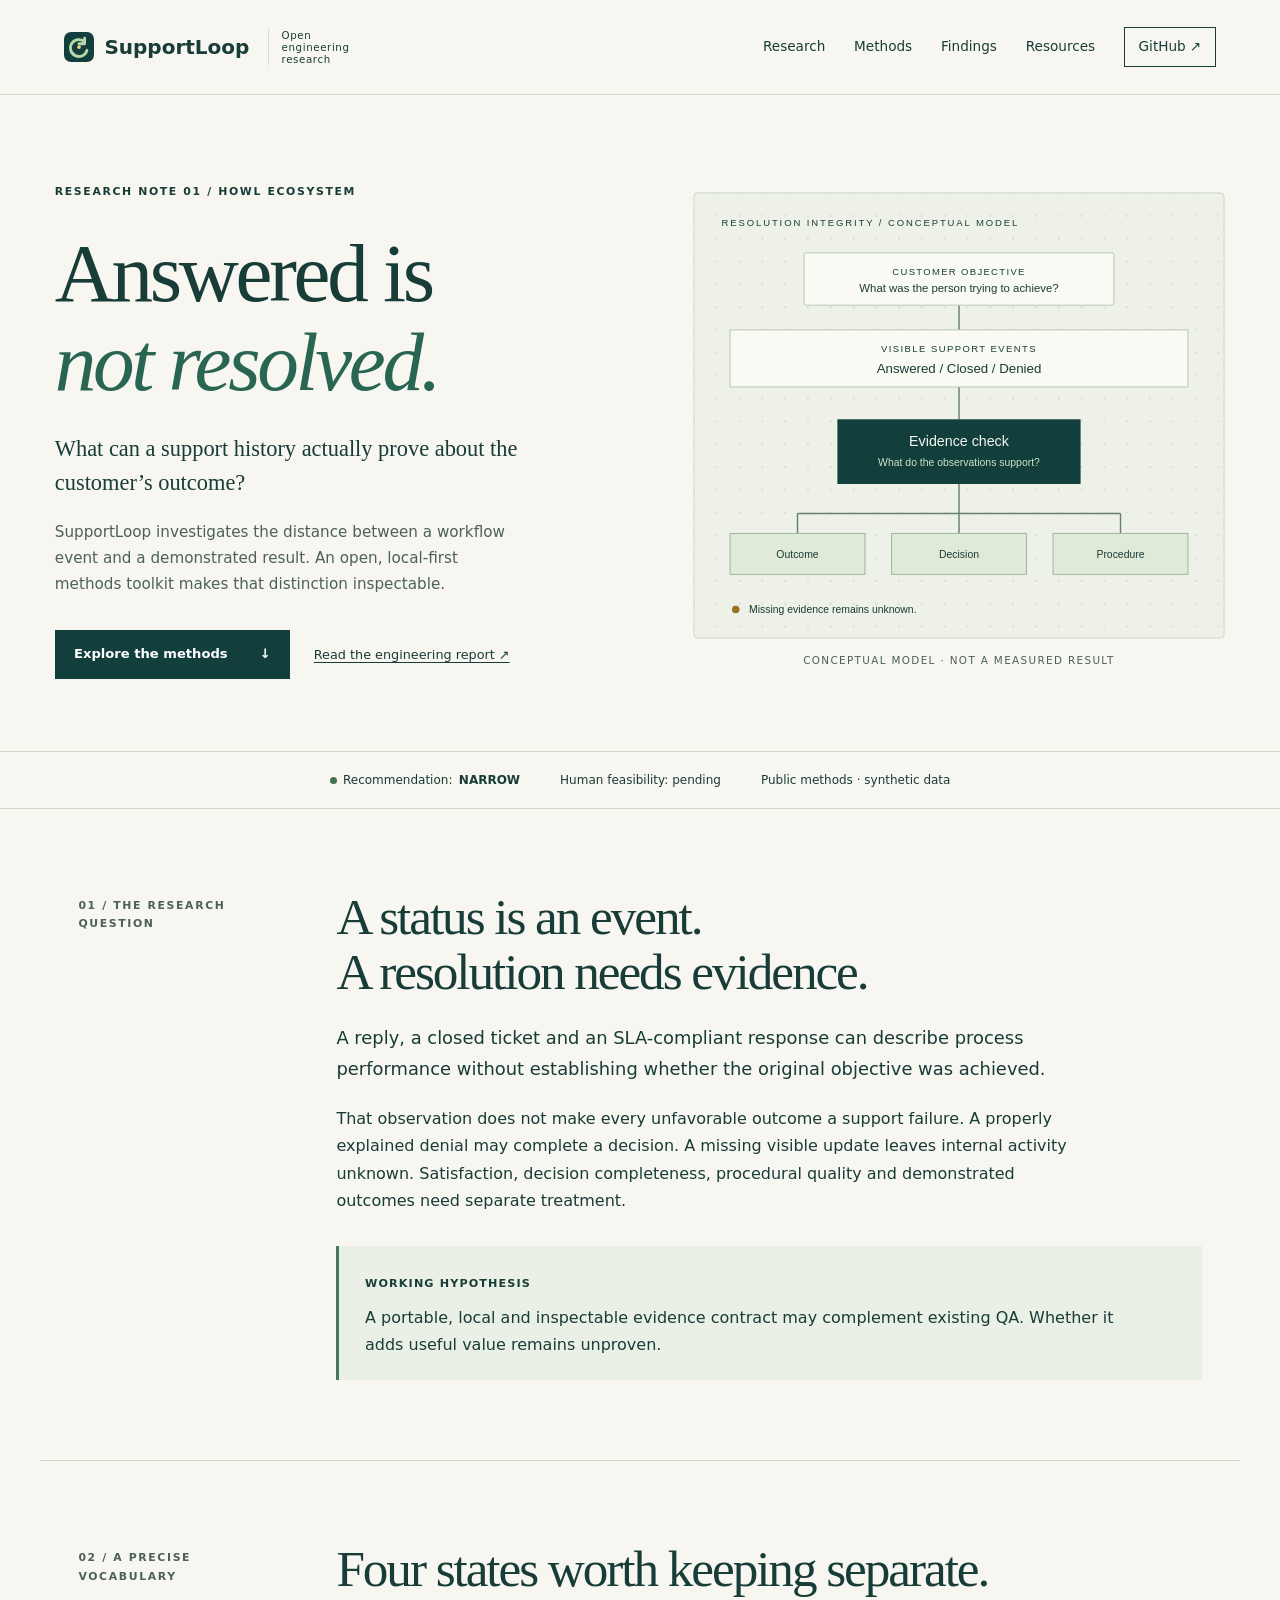
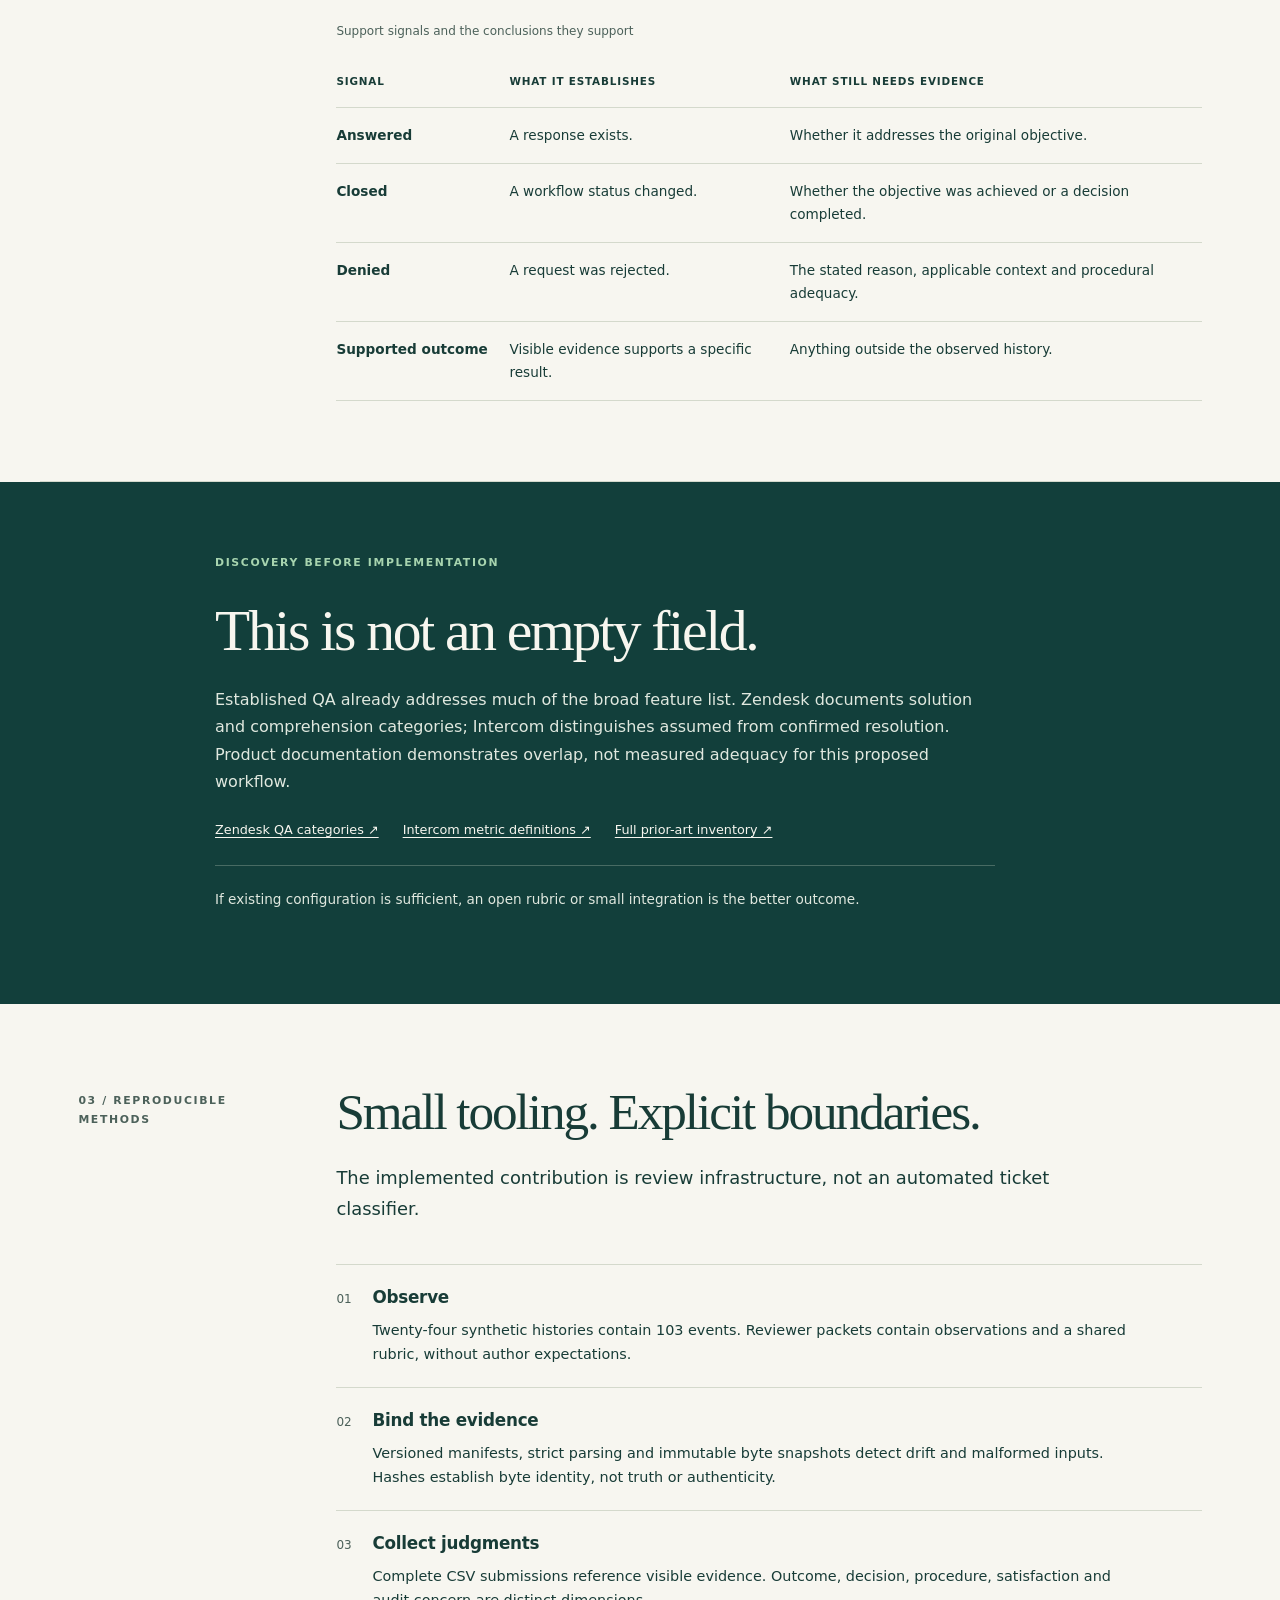
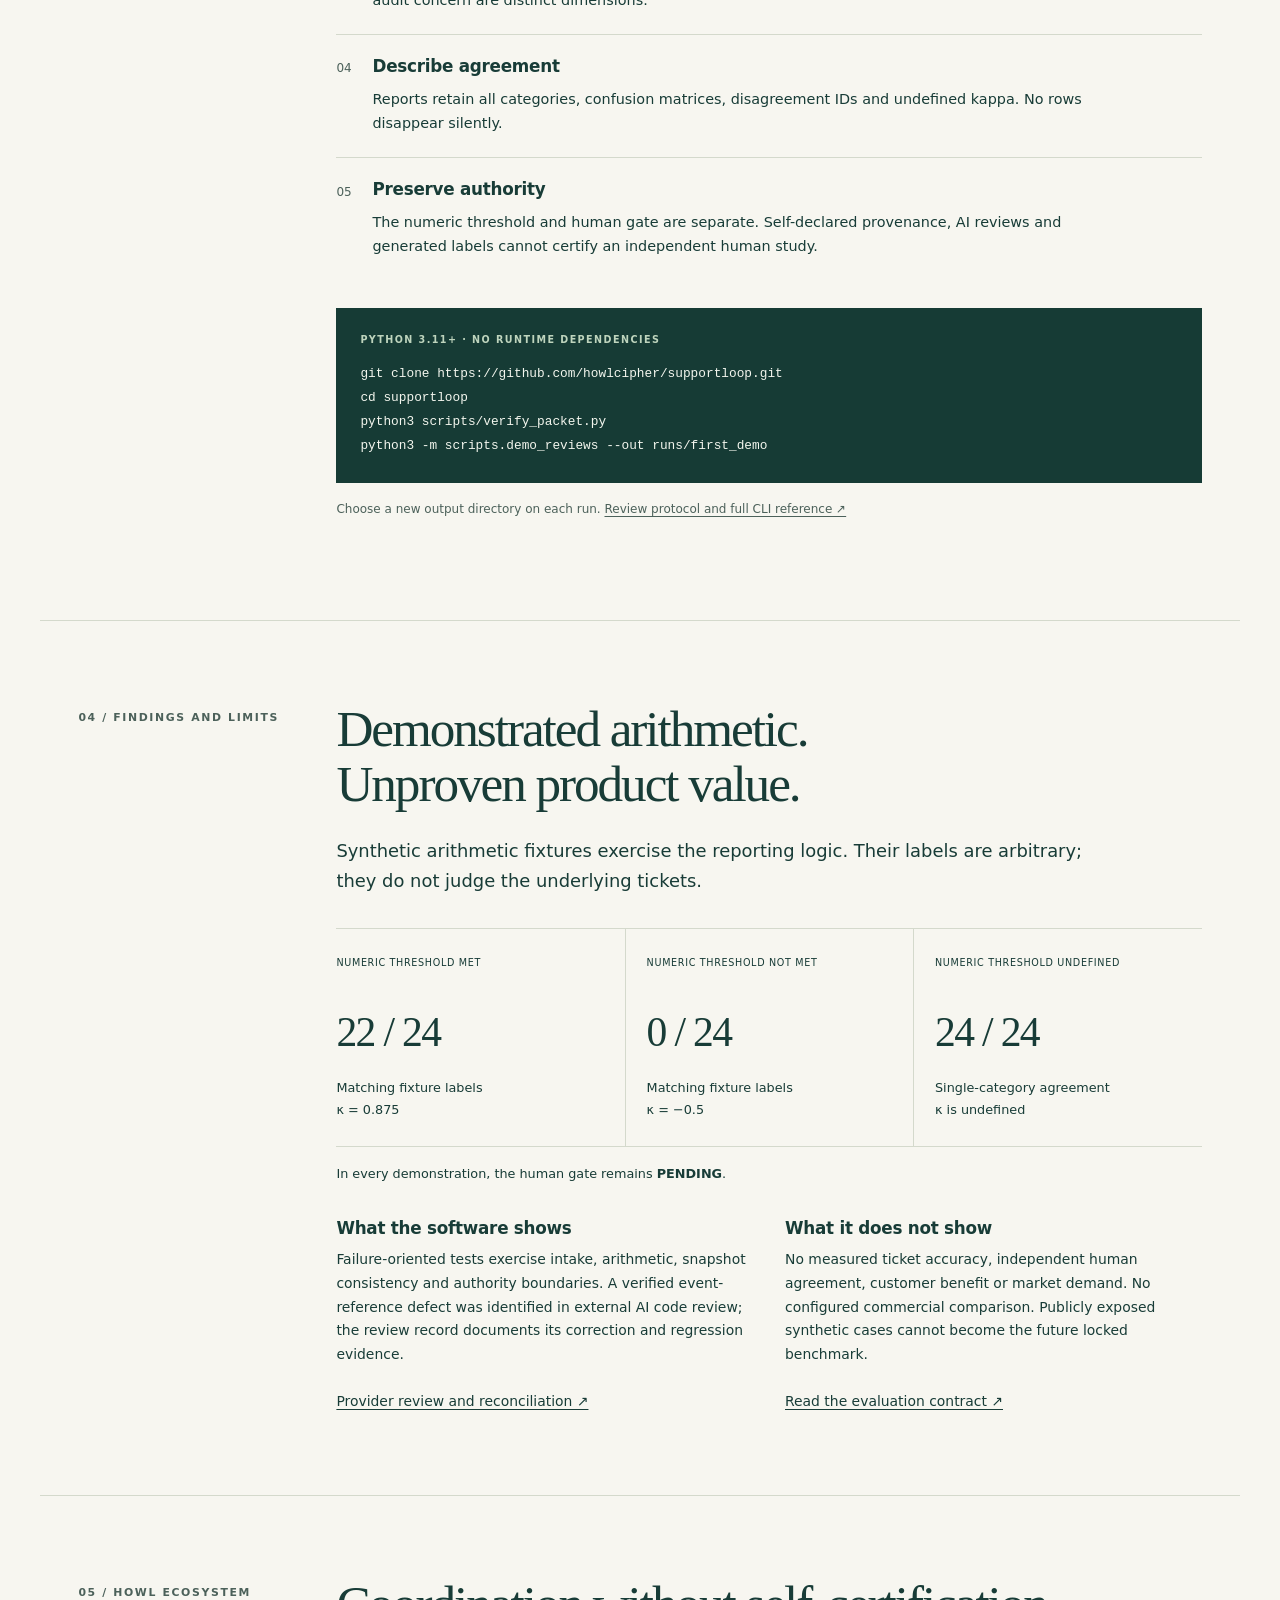
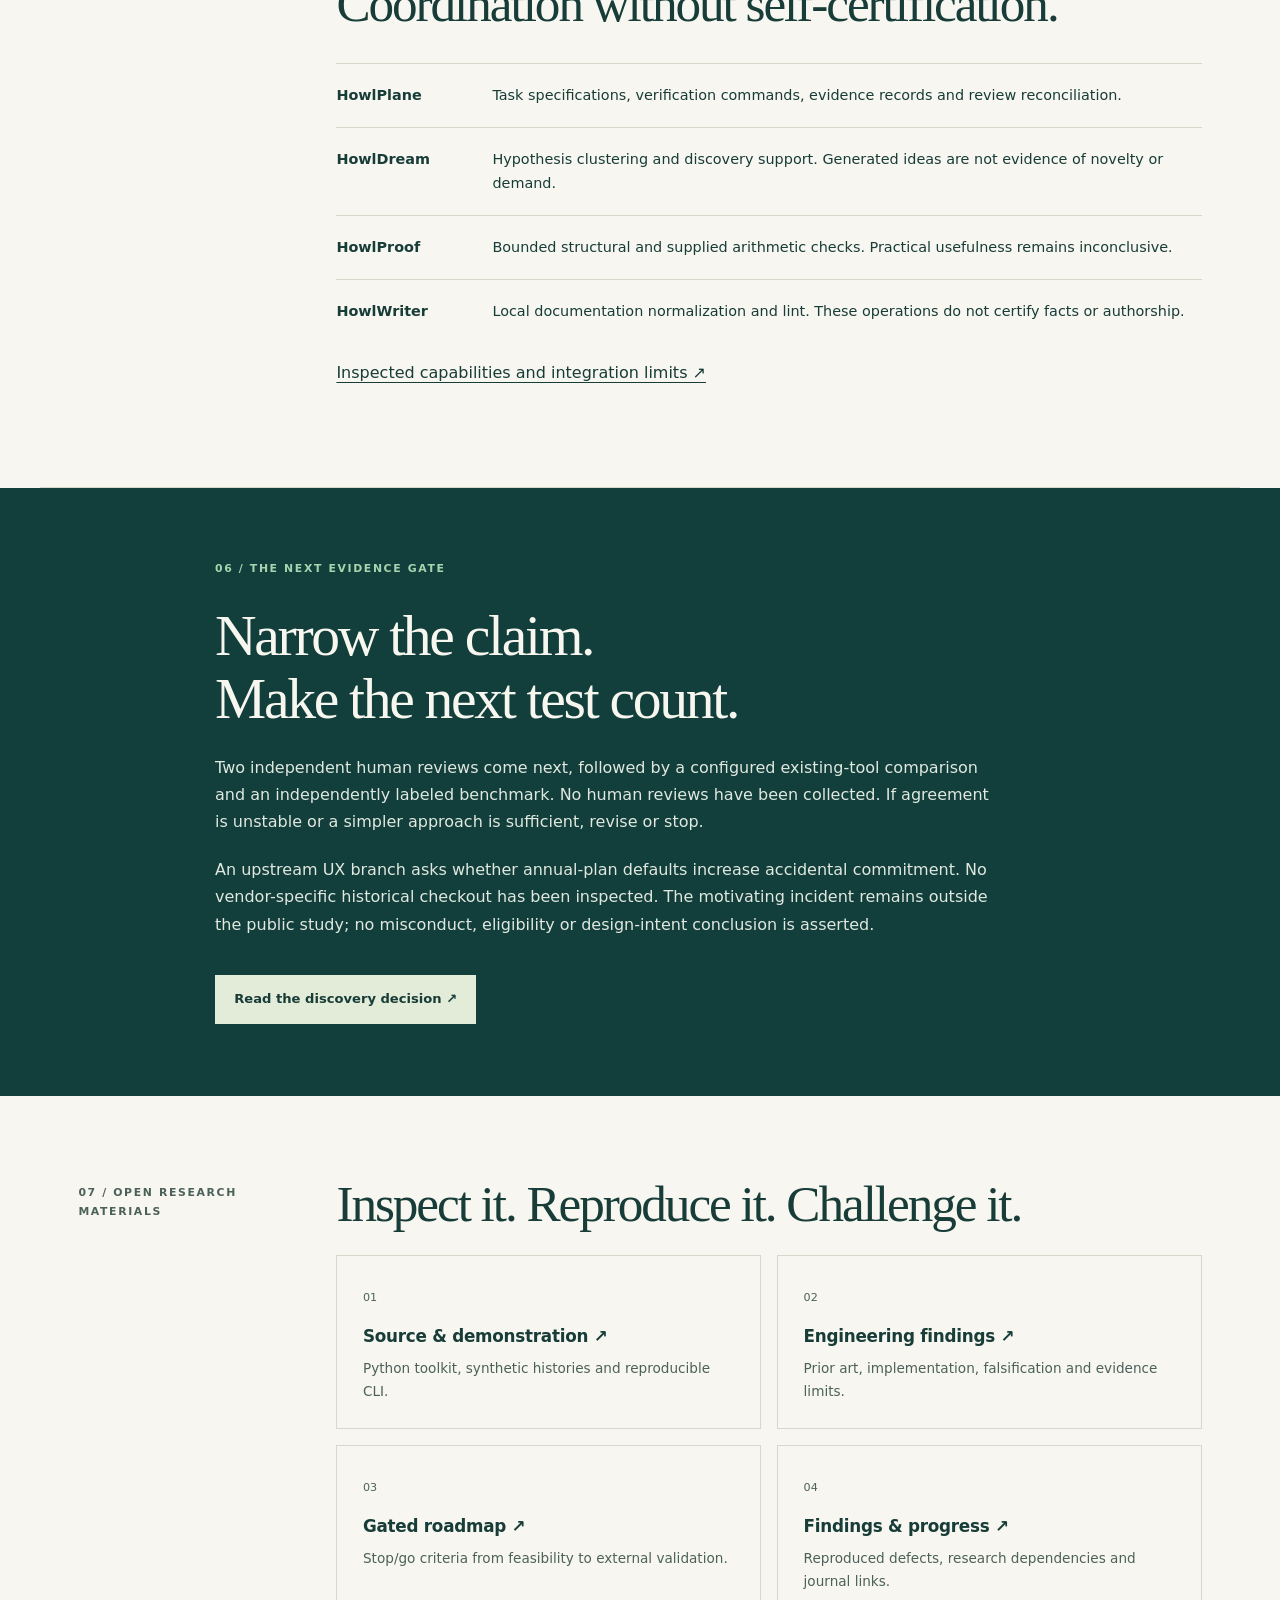
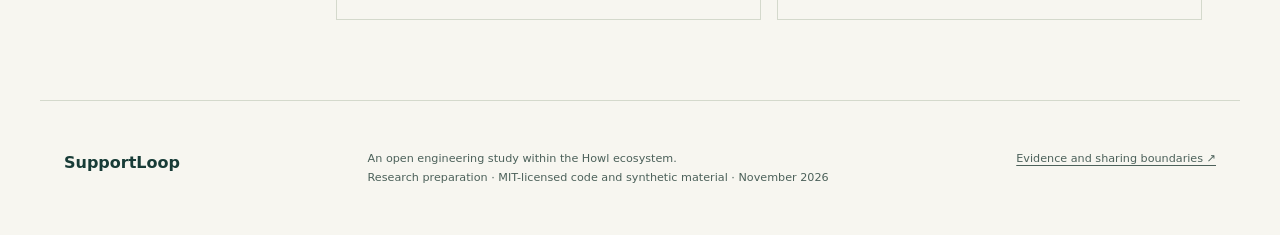
==== site/index.html @ c1aeffbf "feat: publish research showcase and reconcile provider reviews" ====
<!doctype html>
<html lang="en">
<head>
  <meta charset="utf-8">
  <meta name="viewport" content="width=device-width, initial-scale=1">
  <title>SupportLoop — Answered Is Not Resolved</title>
  <meta name="description" content="An open engineering study of support resolution integrity. Explore reproducible methods, synthetic cases, findings and explicit evidence boundaries.">
  <link rel="canonical" href="https://howlcipher.github.io/supportloop/">
  <meta property="og:type" content="website">
  <meta property="og:site_name" content="SupportLoop">
  <meta property="og:title" content="SupportLoop — Answered Is Not Resolved">
  <meta property="og:description" content="An open engineering study of support resolution integrity. Evidence over closure metrics. Methods, findings and a reproducible research toolkit.">
  <meta property="og:url" content="https://howlcipher.github.io/supportloop/">
  <meta property="og:image" content="https://howlcipher.github.io/supportloop/assets/supportloop-social.png">
  <meta property="og:image:type" content="image/png">
  <meta property="og:image:width" content="1200">
  <meta property="og:image:height" content="630">
  <meta property="og:image:alt" content="SupportLoop research diagram separating answered, closed and denied statuses from evidence of an outcome.">
  <meta name="twitter:card" content="summary_large_image">
  <meta name="twitter:title" content="SupportLoop — Answered Is Not Resolved">
  <meta name="twitter:description" content="A reproducible engineering study of support resolution integrity, with explicit limits on what the evidence can establish.">
  <meta name="twitter:image" content="https://howlcipher.github.io/supportloop/assets/supportloop-social.png">
  <meta name="twitter:image:alt" content="SupportLoop: support events, an evidence check and a separately assessed outcome.">
  <meta name="theme-color" content="#123f3b">
  <link rel="icon" href="assets/mark.svg" type="image/svg+xml">
  <link rel="stylesheet" href="styles.css">
</head>
<body>
<a class="skip" href="#main">Skip to content</a>
<header class="masthead">
  <a class="brand" href="#top" aria-label="SupportLoop home"><img src="assets/mark.svg" width="30" height="30" alt="SupportLoop loop mark">SupportLoop<span class="brand-note">Open engineering research</span></a>
  <nav aria-label="Main navigation"><a href="#research">Research</a><a href="#methods">Methods</a><a href="#findings">Findings</a><a href="#resources">Resources</a><a class="repo" href="https://github.com/howlcipher/supportloop">GitHub ↗</a></nav>
</header>
<main id="main">
  <section class="hero" id="top" aria-labelledby="title">
    <div class="hero-copy"><p class="eyebrow">Research note 01 / Howl ecosystem</p>
    <h1 id="title">Answered is<br><em>not resolved.</em></h1>
    <p class="dek">What can a support history actually prove about the customer’s outcome?</p>
    <p class="intro">SupportLoop investigates the distance between a workflow event and a demonstrated result. An open, local-first methods toolkit makes that distinction inspectable.</p>
    <div class="actions"><a class="button" href="#methods">Explore the methods <span aria-hidden="true">↓</span></a><a class="text-link" href="https://github.com/howlcipher/supportloop/blob/main/docs/engineering_findings.md">Read the engineering report ↗</a></div>
    </div>
    <figure class="hero-figure"><img src="assets/evidence-flow.svg" width="560" height="470" alt="A support objective passes through visible replies and status events to an evidence check. Outcome, decision and procedure are assessed separately; missing evidence remains unknown."><figcaption>Conceptual model · not a measured result</figcaption></figure>
  </section>
  <aside class="status-strip" aria-label="Research status"><span><i aria-hidden="true"></i>Recommendation: <strong>NARROW</strong></span><span>Human feasibility: pending</span><span>Public methods · synthetic data</span></aside>
  <section class="section abstract" id="research" aria-labelledby="abstract-title">
    <div class="section-label">01 / The research question</div>
    <div><h2 id="abstract-title">A status is an event.<br>A resolution needs evidence.</h2><p class="lead">A reply, a closed ticket and an SLA-compliant response can describe process performance without establishing whether the original objective was achieved.</p><p>That observation does not make every unfavorable outcome a support failure. A properly explained denial may complete a decision. A missing visible update leaves internal activity unknown. Satisfaction, decision completeness, procedural quality and demonstrated outcomes need separate treatment.</p>
    <div class="callout"><strong>Working hypothesis</strong><p>A portable, local and inspectable evidence contract may complement existing QA. Whether it adds useful value remains unproven.</p></div></div>
  </section>
  <section class="section" aria-labelledby="distinctions-title">
    <div class="section-label">02 / A precise vocabulary</div><div><h2 id="distinctions-title">Four states worth keeping separate.</h2>
    <div class="table-wrap"><table><caption>Support signals and the conclusions they support</caption><thead><tr><th scope="col">Signal</th><th scope="col">What it establishes</th><th scope="col">What still needs evidence</th></tr></thead><tbody>
    <tr><th scope="row">Answered</th><td>A response exists.</td><td>Whether it addresses the original objective.</td></tr>
    <tr><th scope="row">Closed</th><td>A workflow status changed.</td><td>Whether the objective was achieved or a decision completed.</td></tr>
    <tr><th scope="row">Denied</th><td>A request was rejected.</td><td>The stated reason, applicable context and procedural adequacy.</td></tr>
    <tr><th scope="row">Supported outcome</th><td>Visible evidence supports a specific result.</td><td>Anything outside the observed history.</td></tr>
    </tbody></table></div></div>
  </section>
  <section class="prior-art band" aria-labelledby="prior-title"><div class="band-inner"><p class="eyebrow">Discovery before implementation</p><h2 id="prior-title">This is not an empty field.</h2><p>Established QA already addresses much of the broad feature list. Zendesk documents solution and comprehension categories; Intercom distinguishes assumed from confirmed resolution. Product documentation demonstrates overlap, not measured adequacy for this proposed workflow.</p><div class="source-links"><a href="https://support.zendesk.com/hc/en-us/articles/7043747123354-Understanding-autoscoring-categories">Zendesk QA categories ↗</a><a href="https://www.intercom.com/help/en/articles/7022438-reporting-metrics-attributes">Intercom metric definitions ↗</a><a href="https://github.com/howlcipher/supportloop/blob/main/docs/prior_art.md">Full prior-art inventory ↗</a></div><p class="band-note">If existing configuration is sufficient, an open rubric or small integration is the better outcome.</p></div></section>
  <section class="section" id="methods" aria-labelledby="methods-title"><div class="section-label">03 / Reproducible methods</div><div><h2 id="methods-title">Small tooling. Explicit boundaries.</h2><p class="lead">The implemented contribution is review infrastructure, not an automated ticket classifier.</p>
  <ol class="method-list"><li><div><h3>Observe</h3><p>Twenty-four synthetic histories contain 103 events. Reviewer packets contain observations and a shared rubric, without author expectations.</p></div></li><li><div><h3>Bind the evidence</h3><p>Versioned manifests, strict parsing and immutable byte snapshots detect drift and malformed inputs. Hashes establish byte identity, not truth or authenticity.</p></div></li><li><div><h3>Collect judgments</h3><p>Complete CSV submissions reference visible evidence. Outcome, decision, procedure, satisfaction and audit concern are distinct dimensions.</p></div></li><li><div><h3>Describe agreement</h3><p>Reports retain all categories, confusion matrices, disagreement IDs and undefined kappa. No rows disappear silently.</p></div></li><li><div><h3>Preserve authority</h3><p>The numeric threshold and human gate are separate. Self-declared provenance, AI reviews and generated labels cannot certify an independent human study.</p></div></li></ol>
  <div class="terminal"><div class="terminal-label">Python 3.11+ · no runtime dependencies</div><pre><code>git clone https://github.com/howlcipher/supportloop.git
cd supportloop
python3 scripts/verify_packet.py
python3 -m scripts.demo_reviews --out runs/first_demo</code></pre></div><p class="small">Choose a new output directory on each run. <a href="https://github.com/howlcipher/supportloop/blob/main/docs/review_protocol.md">Review protocol and full CLI reference ↗</a></p></div></section>
  <section class="section" id="findings" aria-labelledby="findings-title"><div class="section-label">04 / Findings and limits</div><div><h2 id="findings-title">Demonstrated arithmetic.<br>Unproven product value.</h2><p class="lead">Synthetic arithmetic fixtures exercise the reporting logic. Their labels are arbitrary; they do not judge the underlying tickets.</p>
  <div class="result-grid"><article><span class="result-kind">Numeric threshold met</span><strong>22 / 24</strong><p>Matching fixture labels<br>κ = 0.875</p></article><article><span class="result-kind">Numeric threshold not met</span><strong>0 / 24</strong><p>Matching fixture labels<br>κ = −0.5</p></article><article><span class="result-kind">Numeric threshold undefined</span><strong>24 / 24</strong><p>Single-category agreement<br>κ is undefined</p></article></div>
  <p class="result-note">In every demonstration, the human gate remains <strong>PENDING</strong>.</p><div class="two-col"><div><h3>What the software shows</h3><p>Failure-oriented tests exercise intake, arithmetic, snapshot consistency and authority boundaries. A verified event-reference defect was identified in external AI code review; the review record documents its correction and regression evidence.</p><a href="https://github.com/howlcipher/supportloop/blob/main/docs/provider_reviews.md">Provider review and reconciliation ↗</a></div><div><h3>What it does not show</h3><p>No measured ticket accuracy, independent human agreement, customer benefit or market demand. No configured commercial comparison. Publicly exposed synthetic cases cannot become the future locked benchmark.</p><a href="https://github.com/howlcipher/supportloop/blob/main/docs/evaluation_contract.md">Read the evaluation contract ↗</a></div></div>
  </div></section>
  <section class="section" aria-labelledby="ecosystem-title"><div class="section-label">05 / Howl ecosystem</div><div><h2 id="ecosystem-title">Coordination without self-certification.</h2><dl class="ecosystem"><div><dt>HowlPlane</dt><dd>Task specifications, verification commands, evidence records and review reconciliation.</dd></div><div><dt>HowlDream</dt><dd>Hypothesis clustering and discovery support. Generated ideas are not evidence of novelty or demand.</dd></div><div><dt>HowlProof</dt><dd>Bounded structural and supplied arithmetic checks. Practical usefulness remains inconclusive.</dd></div><div><dt>HowlWriter</dt><dd>Local documentation normalization and lint. These operations do not certify facts or authorship.</dd></div></dl><p><a href="https://github.com/howlcipher/supportloop/blob/main/docs/howl_workflow.md">Inspected capabilities and integration limits ↗</a></p></div></section>
  <section class="band next" aria-labelledby="next-title"><div class="band-inner"><p class="eyebrow">06 / The next evidence gate</p><h2 id="next-title">Narrow the claim.<br>Make the next test count.</h2><p>Two independent human reviews come next, followed by a configured existing-tool comparison and an independently labeled benchmark. No human reviews have been collected. If agreement is unstable or a simpler approach is sufficient, revise or stop.</p><p>An upstream UX branch asks whether annual-plan defaults increase accidental commitment. No vendor-specific historical checkout has been inspected. The motivating incident remains outside the public study; no misconduct, eligibility or design-intent conclusion is asserted.</p><a class="button light" href="https://github.com/howlcipher/supportloop/blob/main/docs/completion_decision.md">Read the discovery decision ↗</a></div></section>
  <section class="section resources" id="resources" aria-labelledby="resources-title"><div class="section-label">07 / Open research materials</div><div><h2 id="resources-title">Inspect it. Reproduce it. Challenge it.</h2><div class="resource-grid"><a href="https://github.com/howlcipher/supportloop"><span>01</span><h3>Source &amp; demonstration ↗</h3><p>Python toolkit, synthetic histories and reproducible CLI.</p></a><a href="https://github.com/howlcipher/supportloop/blob/main/docs/engineering_findings.md"><span>02</span><h3>Engineering findings ↗</h3><p>Prior art, implementation, falsification and evidence limits.</p></a><a href="https://github.com/howlcipher/supportloop/blob/main/ROADMAP.md"><span>03</span><h3>Gated roadmap ↗</h3><p>Stop/go criteria from feasibility to external validation.</p></a><a href="https://github.com/howlcipher/supportloop/blob/main/issues.md"><span>04</span><h3>Findings &amp; progress ↗</h3><p>Reproduced defects, research dependencies and journal links.</p></a></div></div></section>
</main>
<footer><a class="footer-brand" href="#top">SupportLoop</a><p>An open engineering study within the Howl ecosystem.<br>Research preparation · MIT-licensed code and synthetic material · November 2026</p><a href="https://github.com/howlcipher/supportloop/blob/main/SHARING.md">Evidence and sharing boundaries ↗</a></footer>
</body>
</html>
---- site/styles.css ----
:root{
  --paper:#f7f6f0;
  --ink:#183c37;
  --muted:#4c615a;
  --line:#d4d9cc;
  --accent:#a7d4af;
  --dark:#123f3b;
  --white:#fff;
  --amber:#f2d48b}
*{
  box-sizing:border-box}
html{
  scroll-behavior:smooth;
  scroll-padding-top:1.5rem}
body{
  margin:0;
  background:var(--paper);
  color:var(--ink);
  font-family:ui-sans-serif,system-ui,-apple-system,BlinkMacSystemFont,"Segoe UI",sans-serif;
  line-height:1.7;
  font-size:16px}
a{
  color:inherit;
  text-underline-offset:.25em}
a:hover{
  text-decoration-thickness:2px}
a:focus-visible{
  outline:3px solid #9e5b12;
  outline-offset:5px;
  border-radius:2px}
img{
  max-width:100%;
  height:auto}
h1,h2,h3,p,figure{
  margin-top:0}
h1,h2{
  font-family:Georgia,"Times New Roman",serif;
  font-weight:400;
  letter-spacing:-.04em;
  line-height:1.08}
h1{
  font-size:clamp(3.7rem,6.5vw,6.6rem);
  margin-bottom:1.5rem}
h1 em{
  font-weight:400;
  color:#286552}
h2{
  font-size:clamp(2.3rem,4vw,3.5rem);
  margin-bottom:1.5rem}
h3{
  font-size:1.05rem;
  line-height:1.4;
  letter-spacing:-.015em;
  margin-bottom:.5rem}
p{
  margin-bottom:1.3rem}
.skip{
  position:absolute;
  top:-100px;
  left:1rem;
  z-index:10;
  background:var(--ink);
  color:var(--white);
  padding:1rem}
.skip:focus{
  top:1rem}
.masthead{
  display:flex;
  align-items:center;
  justify-content:space-between;
  gap:2rem;
  max-width:1380px;
  margin:auto;
  padding:1.7rem 5%;
  border-bottom:1px solid var(--line)}
.brand{
  font-weight:750;
  font-size:1.25rem;
  display:flex;
  align-items:center;
  gap:.65rem;
  text-decoration:none;
  line-height:1.2}
.brand-note{
  display:block;
  font-weight:400;
  font-size:.64rem;
  letter-spacing:.06em;
  max-width:100px;
  border-left:1px solid var(--line);
  padding-left:.8rem;
  margin-left:.5rem}
nav{
  display:flex;
  align-items:center;
  gap:1.8rem;
  font-size:.85rem}
nav a{
  text-decoration:none}
.repo{
  border:1px solid var(--ink);
  padding:.45rem .85rem}
.hero{
  max-width:1260px;
  margin:auto;
  display:grid;
  grid-template-columns:1.12fr 1fr;
  gap:2.6rem;
  padding:5.5rem 3.5% 4.5rem;
  align-items:center}
.eyebrow,.section-label,.terminal-label{
  font-size:.68rem;
  text-transform:uppercase;
  font-weight:650;
  letter-spacing:.15em}
.eyebrow{
  margin-bottom:1.7rem}
.dek{
  font-family:Georgia,"Times New Roman",serif;
  font-size:1.4rem;
  line-height:1.5;
  max-width:480px}
.intro{
  font-size:.95rem;
  max-width:470px;
  color:var(--muted)}
.actions{
  display:flex;
  align-items:center;
  gap:1.5rem;
  flex-wrap:wrap;
  margin-top:2rem}
.button{
  background:var(--dark);
  color:#fff;
  display:inline-flex;
  gap:2rem;
  padding:.85rem 1.2rem;
  text-decoration:none;
  font-size:.82rem;
  font-weight:600}
.text-link{
  font-size:.8rem}
.hero-figure{
  margin:0;
  align-self:center}
.hero-figure img{
  display:block;
  width:100%}
.hero-figure figcaption{
  font-size:.65rem;
  text-transform:uppercase;
  letter-spacing:.13em;
  color:var(--muted);
  margin-top:.8rem;
  text-align:center}
.status-strip{
  padding:1.1rem 5%;
  border-block:1px solid var(--line);
  display:flex;
  gap:2.5rem;
  justify-content:center;
  font-size:.75rem;
  flex-wrap:wrap}
.status-strip span{
  display:flex;
  align-items:center;
  gap:.4rem}
.status-strip i{
  display:inline-block;
  width:7px;
  height:7px;
  background:#41734b;
  border-radius:50%}
.section{
  max-width:1200px;
  margin:auto;
  padding:5rem 3%;
  display:grid;
  grid-template-columns:210px minmax(0,1fr);
  gap:3rem;
  border-bottom:1px solid var(--line)}
.section-label{
  color:var(--muted);
  padding-top:.5rem}
.lead{
  font-size:1.12rem;
  max-width:750px}
.section p{
  max-width:760px}
.callout{
  border-left:3px solid #467859;
  background:#eaf0e6;
  padding:1.4rem 1.6rem;
  margin-top:2rem}
.callout strong{
  text-transform:uppercase;
  font-size:.7rem;
  letter-spacing:.1em}
.callout p{
  margin:.5rem 0 0}
.table-wrap{
  overflow-x:auto}
table{
  width:100%;
  border-collapse:collapse;
  text-align:left;
  font-size:.85rem;
  min-width:550px}
caption{
  text-align:left;
  color:var(--muted);
  font-size:.75rem;
  margin-bottom:1rem}
th,td{
  border-bottom:1px solid var(--line);
  padding:1rem .75rem 1rem 0;
  vertical-align:top}
thead th{
  text-transform:uppercase;
  font-size:.65rem;
  letter-spacing:.08em}
tbody th{
  width:20%}
.band{
  background:var(--dark);
  color:#f7f6ef;
  padding:4.5rem 6%}
.band-inner{
  max-width:850px;
  margin:auto}
.band h2{
  font-size:clamp(2.6rem,4.5vw,4rem)}
.band p{
  color:#e0e8df;
  max-width:780px}
.band .eyebrow{
  color:var(--accent)}
.source-links{
  display:flex;
  gap:1.5rem;
  flex-wrap:wrap;
  font-size:.8rem;
  margin:1.5rem 0}
.band-note{
  font-size:.85rem;
  border-top:1px solid #486b63;
  padding-top:1.4rem}
.method-list{
  list-style:none;
  counter-reset:step;
  padding:0;
  margin-top:2.5rem}
.method-list li{
  counter-increment:step;
  display:flex;
  gap:1.3rem;
  border-top:1px solid var(--line);
  padding:1.3rem 0}
.method-list li:before{
  content:"0" counter(step);
  font-size:.75rem;
  color:var(--muted);
  font-variant-numeric:tabular-nums;
  padding-top:.2rem}
.method-list p{
  font-size:.9rem;
  margin:0}
.terminal{
  background:#163b35;
  color:#f3f6ee;
  padding:1.5rem;
  margin-top:1.8rem;
  overflow:auto}
.terminal-label{
  color:#bed4bd;
  font-size:.6rem}
pre{
  font-size:.8rem;
  line-height:1.9;
  margin-bottom:0}
code{
  font-family:ui-monospace,SFMono-Regular,Consolas,monospace}
.small{
  font-size:.75rem;
  color:var(--muted);
  margin-top:1rem}
.result-grid{
  display:grid;
  grid-template-columns:repeat(3,1fr);
  margin-top:2rem;
  border-block:1px solid var(--line)}
.result-grid article{
  padding:1.6rem 1rem 1rem 0}
.result-grid article+article{
  padding-left:1.3rem;
  border-left:1px solid var(--line)}
.result-kind{
  font-size:.6rem;
  text-transform:uppercase;
  letter-spacing:.07em;
  display:block;
  min-height:2.6rem}
.result-grid strong{
  font-family:Georgia,serif;
  font-weight:400;
  letter-spacing:-.04em;
  font-size:2.6rem}
.result-grid p{
  font-size:.8rem;
  margin:.6rem 0}
.result-note{
  font-size:.8rem;
  padding-top:1rem}
.two-col{
  display:grid;
  grid-template-columns:1fr 1fr;
  gap:2rem;
  margin-top:2rem}
.two-col p,.two-col a{
  font-size:.87rem}
.ecosystem{
  margin-top:2rem}
.ecosystem div{
  display:grid;
  grid-template-columns:140px 1fr;
  gap:1rem;
  border-top:1px solid var(--line);
  padding:1.2rem 0}
.ecosystem dt{
  font-size:.9rem;
  font-weight:700}
.ecosystem dd{
  margin:0;
  font-size:.9rem}
.next .button{
  margin-top:1rem}
.button.light{
  color:var(--ink);
  background:#e3ebd9}
.resource-grid{
  display:grid;
  grid-template-columns:1fr 1fr;
  gap:1rem}
.resource-grid a{
  padding:1.6rem;
  border:1px solid var(--line);
  text-decoration:none;
  transition:background .15s}
.resource-grid a:hover{
  background:#eaf0e6}
.resource-grid span{
  font-size:.7rem;
  color:var(--muted)}
.resource-grid h3{
  margin-top:1rem}
.resource-grid p{
  font-size:.85rem;
  color:var(--muted);
  margin-bottom:0}
footer{
  max-width:1300px;
  margin:auto;
  padding:3rem 5%;
  display:flex;
  align-items:start;
  justify-content:space-between;
  gap:2rem}
footer p,footer>a:last-child{
  font-size:.7rem;
  color:var(--muted)}
.footer-brand{
  font-weight:750;
  text-decoration:none}
footer p{
  margin-bottom:0}
@media(max-width:960px){
  .brand-note{
  display:none}
nav{
  gap:1rem}
.hero{
  gap:1rem;
  padding-top:4rem}
.section{
  grid-template-columns:150px minmax(0,1fr);
  gap:1.5rem}
h1{
  font-size:4.4rem}
}
@media(max-width:700px){
  .masthead{
  flex-wrap:wrap;
  padding:1.1rem 6%;
  gap:1.2rem}
nav{
  width:100%;
  gap:1.1rem;
  justify-content:space-between;
  font-size:.73rem}
.repo{
  padding:.25rem .5rem}
.hero{
  grid-template-columns:1fr;
  padding:3rem 6% 2rem;
  gap:2.2rem}
h1{
  font-size:clamp(3.5rem,12.5vw,5.2rem)}
.dek{
  font-size:1.25rem}
.hero-figure{
  max-width:480px;
  justify-self:center}
.status-strip{
  justify-content:start;
  padding:1rem 6%;
  gap:.5rem 1rem}
.status-strip span{
  width:100%}
.section{
  grid-template-columns:1fr;
  padding:3rem 6%;
  gap:1rem}
.section-label{
  font-size:.62rem}
.band{
  padding:3rem 6%}
.two-col,.resource-grid{
  grid-template-columns:1fr}
.result-grid strong{
  font-size:2rem}
.result-kind{
  font-size:.55rem;
  min-height:3rem}
.result-grid article+article{
  padding-left:.7rem}
.ecosystem div{
  grid-template-columns:1fr;
  gap:.3rem}
footer{
  flex-direction:column;
  padding:2rem 6%;
  gap:1rem}
.actions{
  gap:1rem}
.source-links{
  flex-direction:column;
  gap:.8rem}
}
@media(prefers-reduced-motion:reduce){
  html{
  scroll-behavior:auto}
*{
  transition:none!important}
}

/* Let evidence tables scroll inside their container on narrow screens. */
.section>div{
  min-width:0}


@media(max-width:380px){
  nav{
  flex-wrap:wrap;
  justify-content:flex-start;
  gap:.65rem 1rem}
.repo{
  margin-left:auto}
}

.band a:focus-visible{
  outline-color:var(--amber)}
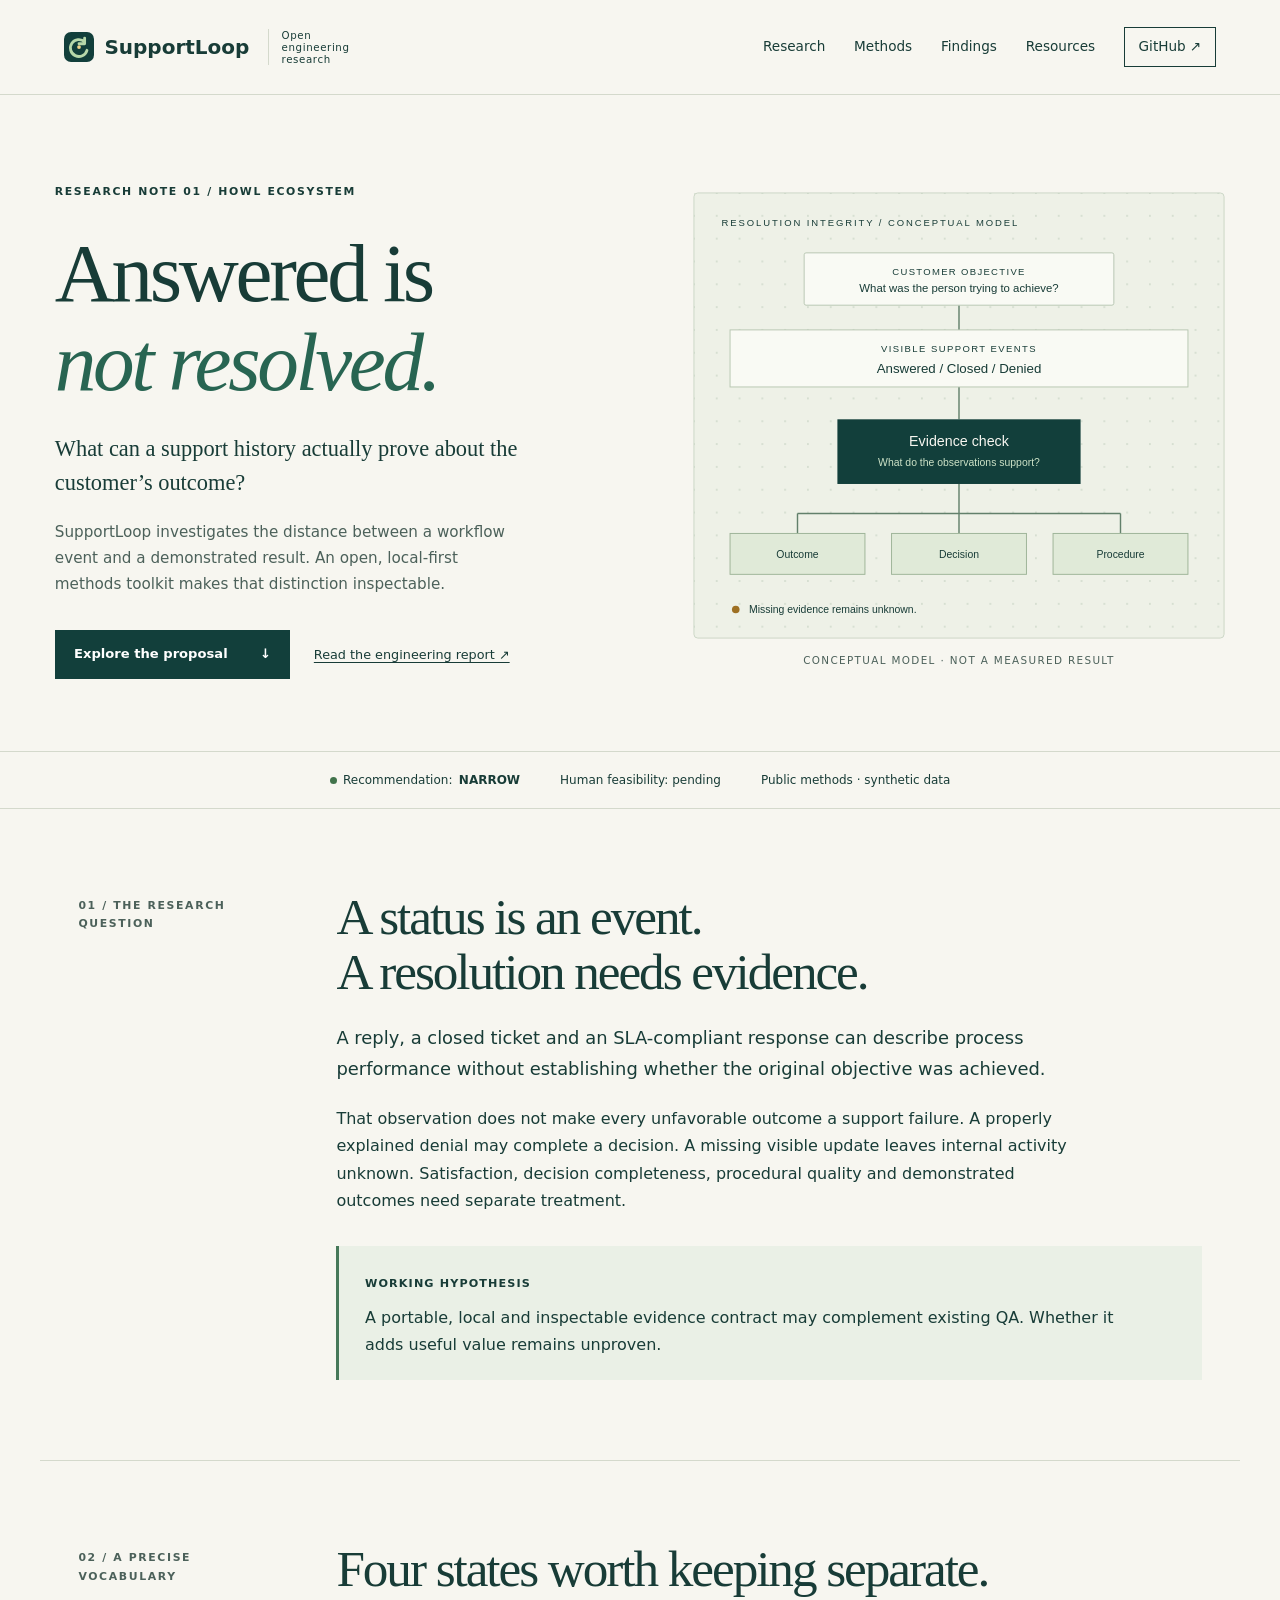
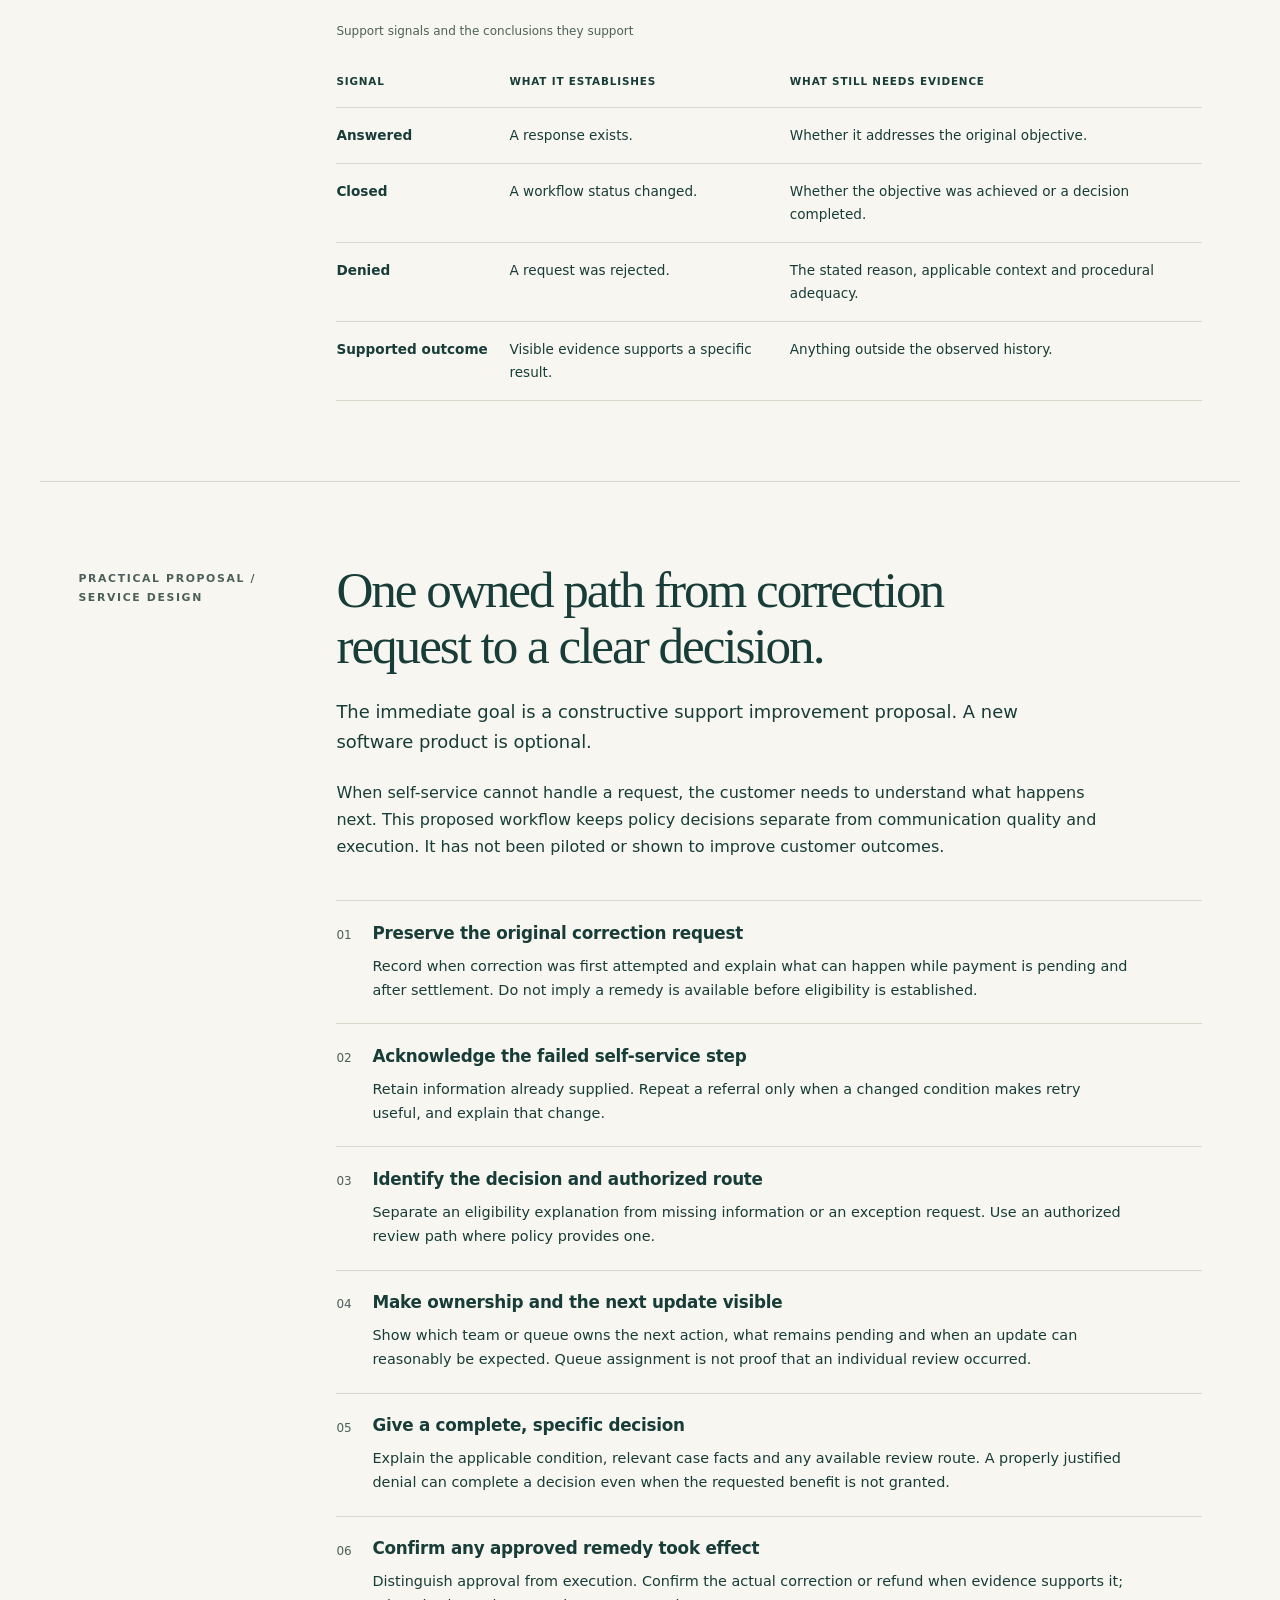
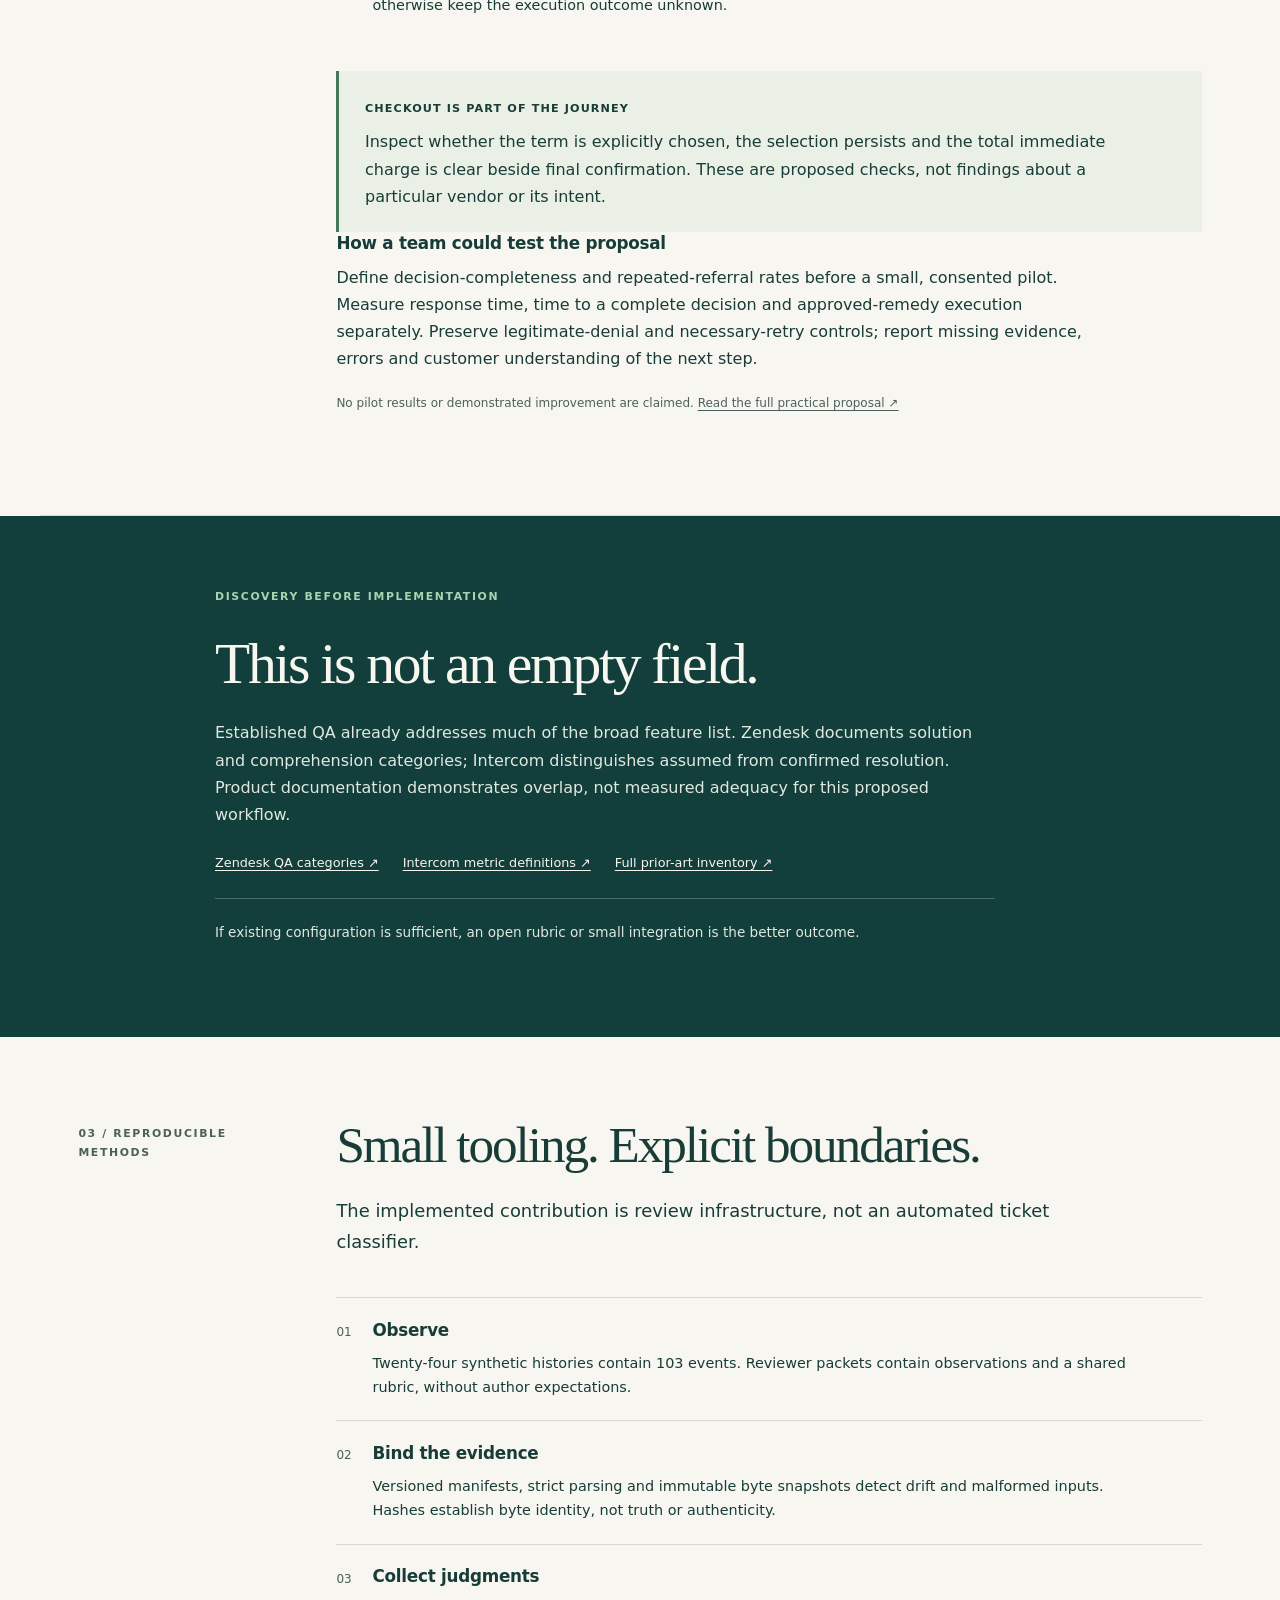
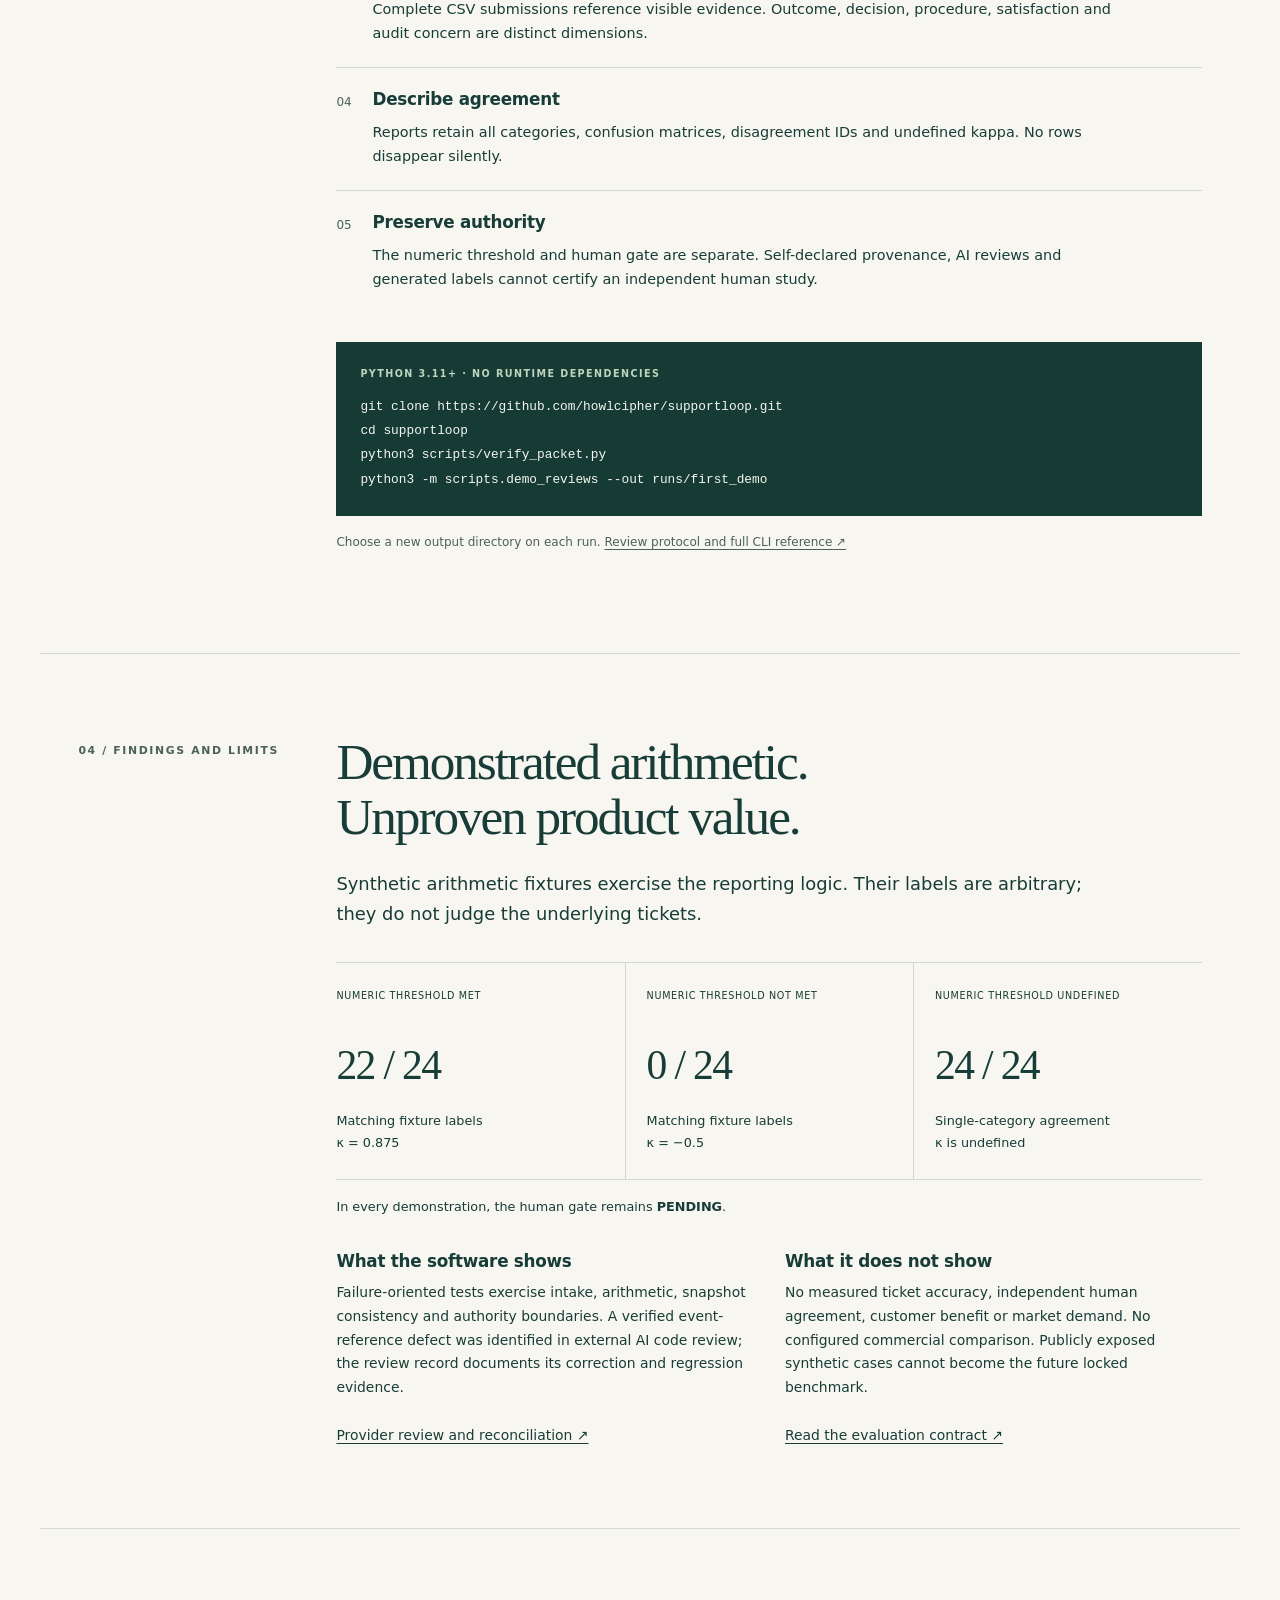
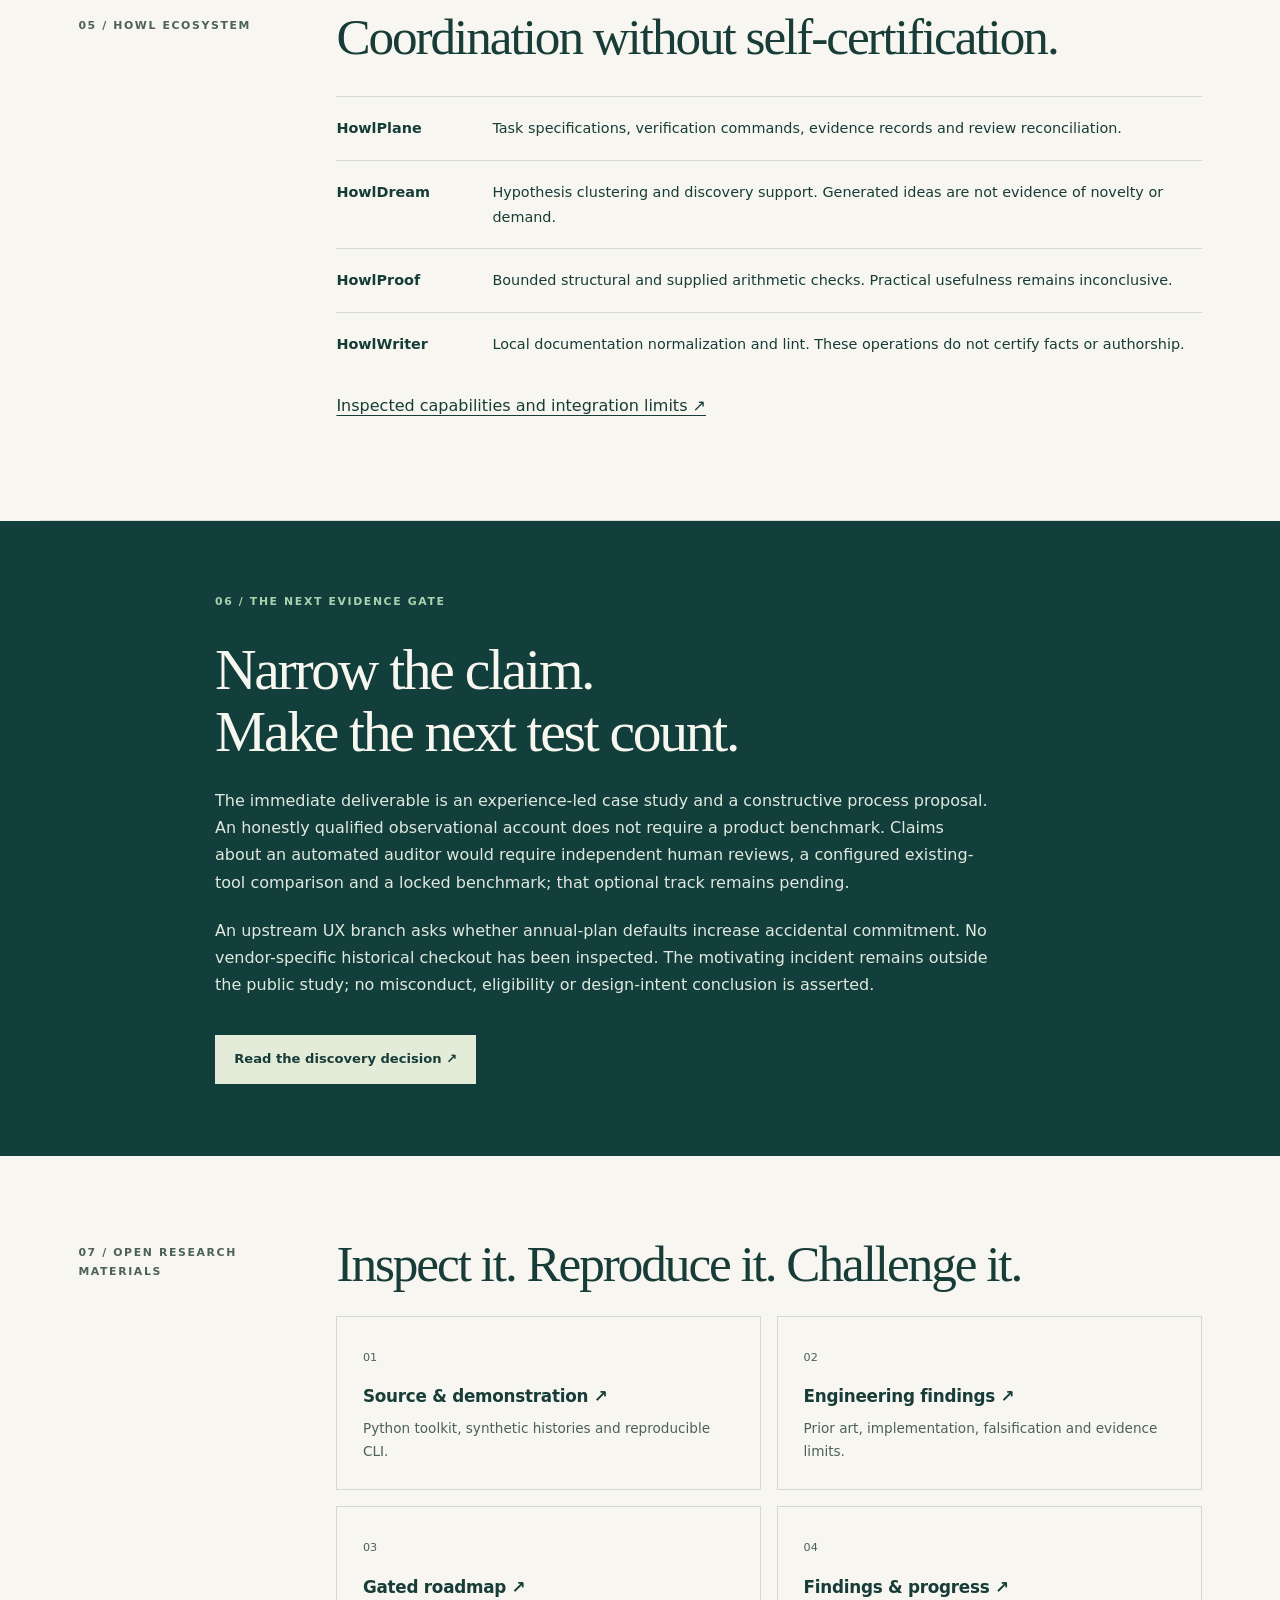
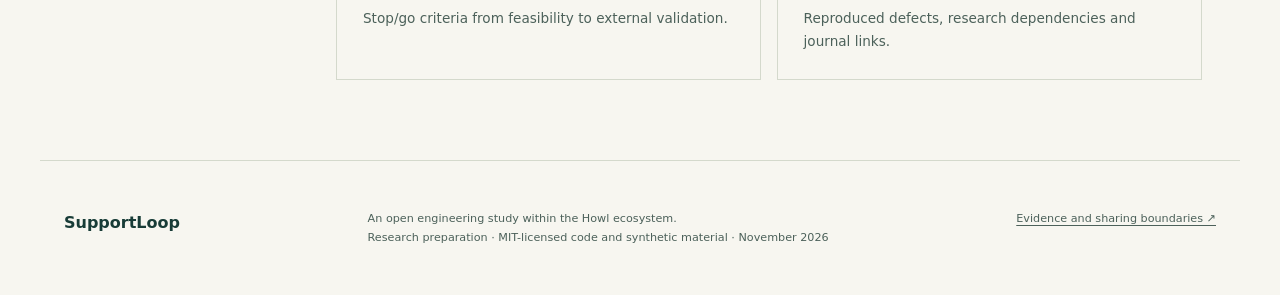
==== commit d88bd4d8: "docs: foreground practical support improvement proposal" ====
--- a/site/index.html
+++ b/site/index.html
@@ -37,7 +37,7 @@
     <h1 id="title">Answered is<br><em>not resolved.</em></h1>
     <p class="dek">What can a support history actually prove about the customer’s outcome?</p>
     <p class="intro">SupportLoop investigates the distance between a workflow event and a demonstrated result. An open, local-first methods toolkit makes that distinction inspectable.</p>
-    <div class="actions"><a class="button" href="#methods">Explore the methods <span aria-hidden="true">↓</span></a><a class="text-link" href="https://github.com/howlcipher/supportloop/blob/main/docs/engineering_findings.md">Read the engineering report ↗</a></div>
+    <div class="actions"><a class="button" href="#improvements">Explore the proposal <span aria-hidden="true">↓</span></a><a class="text-link" href="https://github.com/howlcipher/supportloop/blob/main/docs/engineering_findings.md">Read the engineering report ↗</a></div>
     </div>
     <figure class="hero-figure"><img src="assets/evidence-flow.svg" width="560" height="470" alt="A support objective passes through visible replies and status events to an evidence check. Outcome, decision and procedure are assessed separately; missing evidence remains unknown."><figcaption>Conceptual model · not a measured result</figcaption></figure>
   </section>
@@ -56,6 +56,10 @@
     <tr><th scope="row">Supported outcome</th><td>Visible evidence supports a specific result.</td><td>Anything outside the observed history.</td></tr>
     </tbody></table></div></div>
   </section>
+  <section class="section" id="improvements" aria-labelledby="improvements-title"><div class="section-label">Practical proposal / Service design</div><div><h2 id="improvements-title">One owned path from correction<br>request to a clear decision.</h2><p class="lead">The immediate goal is a constructive support improvement proposal. A new software product is optional.</p><p>When self-service cannot handle a request, the customer needs to understand what happens next. This proposed workflow keeps policy decisions separate from communication quality and execution. It has not been piloted or shown to improve customer outcomes.</p>
+  <ol class="method-list"><li><div><h3>Preserve the original correction request</h3><p>Record when correction was first attempted and explain what can happen while payment is pending and after settlement. Do not imply a remedy is available before eligibility is established.</p></div></li><li><div><h3>Acknowledge the failed self-service step</h3><p>Retain information already supplied. Repeat a referral only when a changed condition makes retry useful, and explain that change.</p></div></li><li><div><h3>Identify the decision and authorized route</h3><p>Separate an eligibility explanation from missing information or an exception request. Use an authorized review path where policy provides one.</p></div></li><li><div><h3>Make ownership and the next update visible</h3><p>Show which team or queue owns the next action, what remains pending and when an update can reasonably be expected. Queue assignment is not proof that an individual review occurred.</p></div></li><li><div><h3>Give a complete, specific decision</h3><p>Explain the applicable condition, relevant case facts and any available review route. A properly justified denial can complete a decision even when the requested benefit is not granted.</p></div></li><li><div><h3>Confirm any approved remedy took effect</h3><p>Distinguish approval from execution. Confirm the actual correction or refund when evidence supports it; otherwise keep the execution outcome unknown.</p></div></li></ol>
+  <div class="callout"><strong>Checkout is part of the journey</strong><p>Inspect whether the term is explicitly chosen, the selection persists and the total immediate charge is clear beside final confirmation. These are proposed checks, not findings about a particular vendor or its intent.</p></div>
+  <h3>How a team could test the proposal</h3><p>Define decision-completeness and repeated-referral rates before a small, consented pilot. Measure response time, time to a complete decision and approved-remedy execution separately. Preserve legitimate-denial and necessary-retry controls; report missing evidence, errors and customer understanding of the next step.</p><p class="small">No pilot results or demonstrated improvement are claimed. <a href="https://github.com/howlcipher/supportloop/blob/main/docs/support_improvement_proposal.md">Read the full practical proposal ↗</a></p></div></section>
   <section class="prior-art band" aria-labelledby="prior-title"><div class="band-inner"><p class="eyebrow">Discovery before implementation</p><h2 id="prior-title">This is not an empty field.</h2><p>Established QA already addresses much of the broad feature list. Zendesk documents solution and comprehension categories; Intercom distinguishes assumed from confirmed resolution. Product documentation demonstrates overlap, not measured adequacy for this proposed workflow.</p><div class="source-links"><a href="https://support.zendesk.com/hc/en-us/articles/7043747123354-Understanding-autoscoring-categories">Zendesk QA categories ↗</a><a href="https://www.intercom.com/help/en/articles/7022438-reporting-metrics-attributes">Intercom metric definitions ↗</a><a href="https://github.com/howlcipher/supportloop/blob/main/docs/prior_art.md">Full prior-art inventory ↗</a></div><p class="band-note">If existing configuration is sufficient, an open rubric or small integration is the better outcome.</p></div></section>
   <section class="section" id="methods" aria-labelledby="methods-title"><div class="section-label">03 / Reproducible methods</div><div><h2 id="methods-title">Small tooling. Explicit boundaries.</h2><p class="lead">The implemented contribution is review infrastructure, not an automated ticket classifier.</p>
   <ol class="method-list"><li><div><h3>Observe</h3><p>Twenty-four synthetic histories contain 103 events. Reviewer packets contain observations and a shared rubric, without author expectations.</p></div></li><li><div><h3>Bind the evidence</h3><p>Versioned manifests, strict parsing and immutable byte snapshots detect drift and malformed inputs. Hashes establish byte identity, not truth or authenticity.</p></div></li><li><div><h3>Collect judgments</h3><p>Complete CSV submissions reference visible evidence. Outcome, decision, procedure, satisfaction and audit concern are distinct dimensions.</p></div></li><li><div><h3>Describe agreement</h3><p>Reports retain all categories, confusion matrices, disagreement IDs and undefined kappa. No rows disappear silently.</p></div></li><li><div><h3>Preserve authority</h3><p>The numeric threshold and human gate are separate. Self-declared provenance, AI reviews and generated labels cannot certify an independent human study.</p></div></li></ol>
@@ -68,7 +72,7 @@
   <p class="result-note">In every demonstration, the human gate remains <strong>PENDING</strong>.</p><div class="two-col"><div><h3>What the software shows</h3><p>Failure-oriented tests exercise intake, arithmetic, snapshot consistency and authority boundaries. A verified event-reference defect was identified in external AI code review; the review record documents its correction and regression evidence.</p><a href="https://github.com/howlcipher/supportloop/blob/main/docs/provider_reviews.md">Provider review and reconciliation ↗</a></div><div><h3>What it does not show</h3><p>No measured ticket accuracy, independent human agreement, customer benefit or market demand. No configured commercial comparison. Publicly exposed synthetic cases cannot become the future locked benchmark.</p><a href="https://github.com/howlcipher/supportloop/blob/main/docs/evaluation_contract.md">Read the evaluation contract ↗</a></div></div>
   </div></section>
   <section class="section" aria-labelledby="ecosystem-title"><div class="section-label">05 / Howl ecosystem</div><div><h2 id="ecosystem-title">Coordination without self-certification.</h2><dl class="ecosystem"><div><dt>HowlPlane</dt><dd>Task specifications, verification commands, evidence records and review reconciliation.</dd></div><div><dt>HowlDream</dt><dd>Hypothesis clustering and discovery support. Generated ideas are not evidence of novelty or demand.</dd></div><div><dt>HowlProof</dt><dd>Bounded structural and supplied arithmetic checks. Practical usefulness remains inconclusive.</dd></div><div><dt>HowlWriter</dt><dd>Local documentation normalization and lint. These operations do not certify facts or authorship.</dd></div></dl><p><a href="https://github.com/howlcipher/supportloop/blob/main/docs/howl_workflow.md">Inspected capabilities and integration limits ↗</a></p></div></section>
-  <section class="band next" aria-labelledby="next-title"><div class="band-inner"><p class="eyebrow">06 / The next evidence gate</p><h2 id="next-title">Narrow the claim.<br>Make the next test count.</h2><p>Two independent human reviews come next, followed by a configured existing-tool comparison and an independently labeled benchmark. No human reviews have been collected. If agreement is unstable or a simpler approach is sufficient, revise or stop.</p><p>An upstream UX branch asks whether annual-plan defaults increase accidental commitment. No vendor-specific historical checkout has been inspected. The motivating incident remains outside the public study; no misconduct, eligibility or design-intent conclusion is asserted.</p><a class="button light" href="https://github.com/howlcipher/supportloop/blob/main/docs/completion_decision.md">Read the discovery decision ↗</a></div></section>
+  <section class="band next" aria-labelledby="next-title"><div class="band-inner"><p class="eyebrow">06 / The next evidence gate</p><h2 id="next-title">Narrow the claim.<br>Make the next test count.</h2><p>The immediate deliverable is an experience-led case study and a constructive process proposal. An honestly qualified observational account does not require a product benchmark. Claims about an automated auditor would require independent human reviews, a configured existing-tool comparison and a locked benchmark; that optional track remains pending.</p><p>An upstream UX branch asks whether annual-plan defaults increase accidental commitment. No vendor-specific historical checkout has been inspected. The motivating incident remains outside the public study; no misconduct, eligibility or design-intent conclusion is asserted.</p><a class="button light" href="https://github.com/howlcipher/supportloop/blob/main/docs/completion_decision.md">Read the discovery decision ↗</a></div></section>
   <section class="section resources" id="resources" aria-labelledby="resources-title"><div class="section-label">07 / Open research materials</div><div><h2 id="resources-title">Inspect it. Reproduce it. Challenge it.</h2><div class="resource-grid"><a href="https://github.com/howlcipher/supportloop"><span>01</span><h3>Source &amp; demonstration ↗</h3><p>Python toolkit, synthetic histories and reproducible CLI.</p></a><a href="https://github.com/howlcipher/supportloop/blob/main/docs/engineering_findings.md"><span>02</span><h3>Engineering findings ↗</h3><p>Prior art, implementation, falsification and evidence limits.</p></a><a href="https://github.com/howlcipher/supportloop/blob/main/ROADMAP.md"><span>03</span><h3>Gated roadmap ↗</h3><p>Stop/go criteria from feasibility to external validation.</p></a><a href="https://github.com/howlcipher/supportloop/blob/main/issues.md"><span>04</span><h3>Findings &amp; progress ↗</h3><p>Reproduced defects, research dependencies and journal links.</p></a></div></div></section>
 </main>
 <footer><a class="footer-brand" href="#top">SupportLoop</a><p>An open engineering study within the Howl ecosystem.<br>Research preparation · MIT-licensed code and synthetic material · November 2026</p><a href="https://github.com/howlcipher/supportloop/blob/main/SHARING.md">Evidence and sharing boundaries ↗</a></footer>
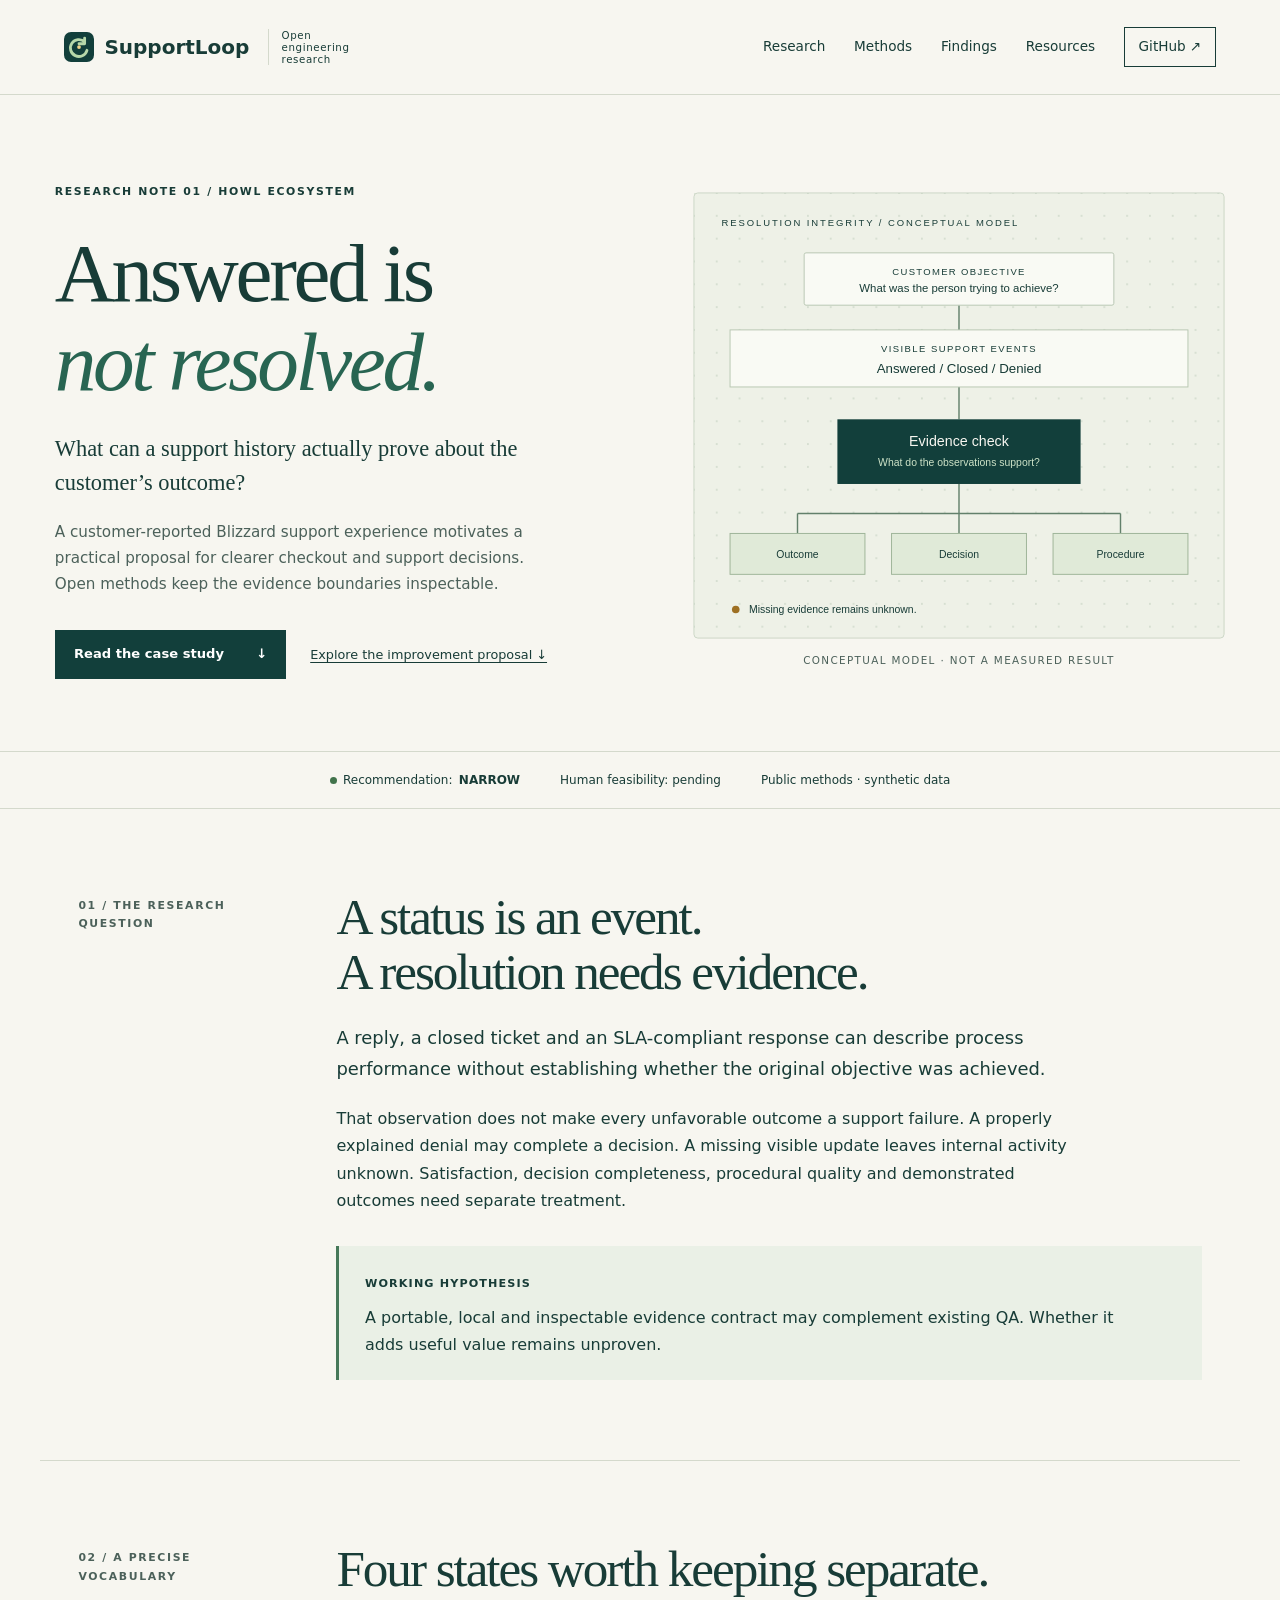
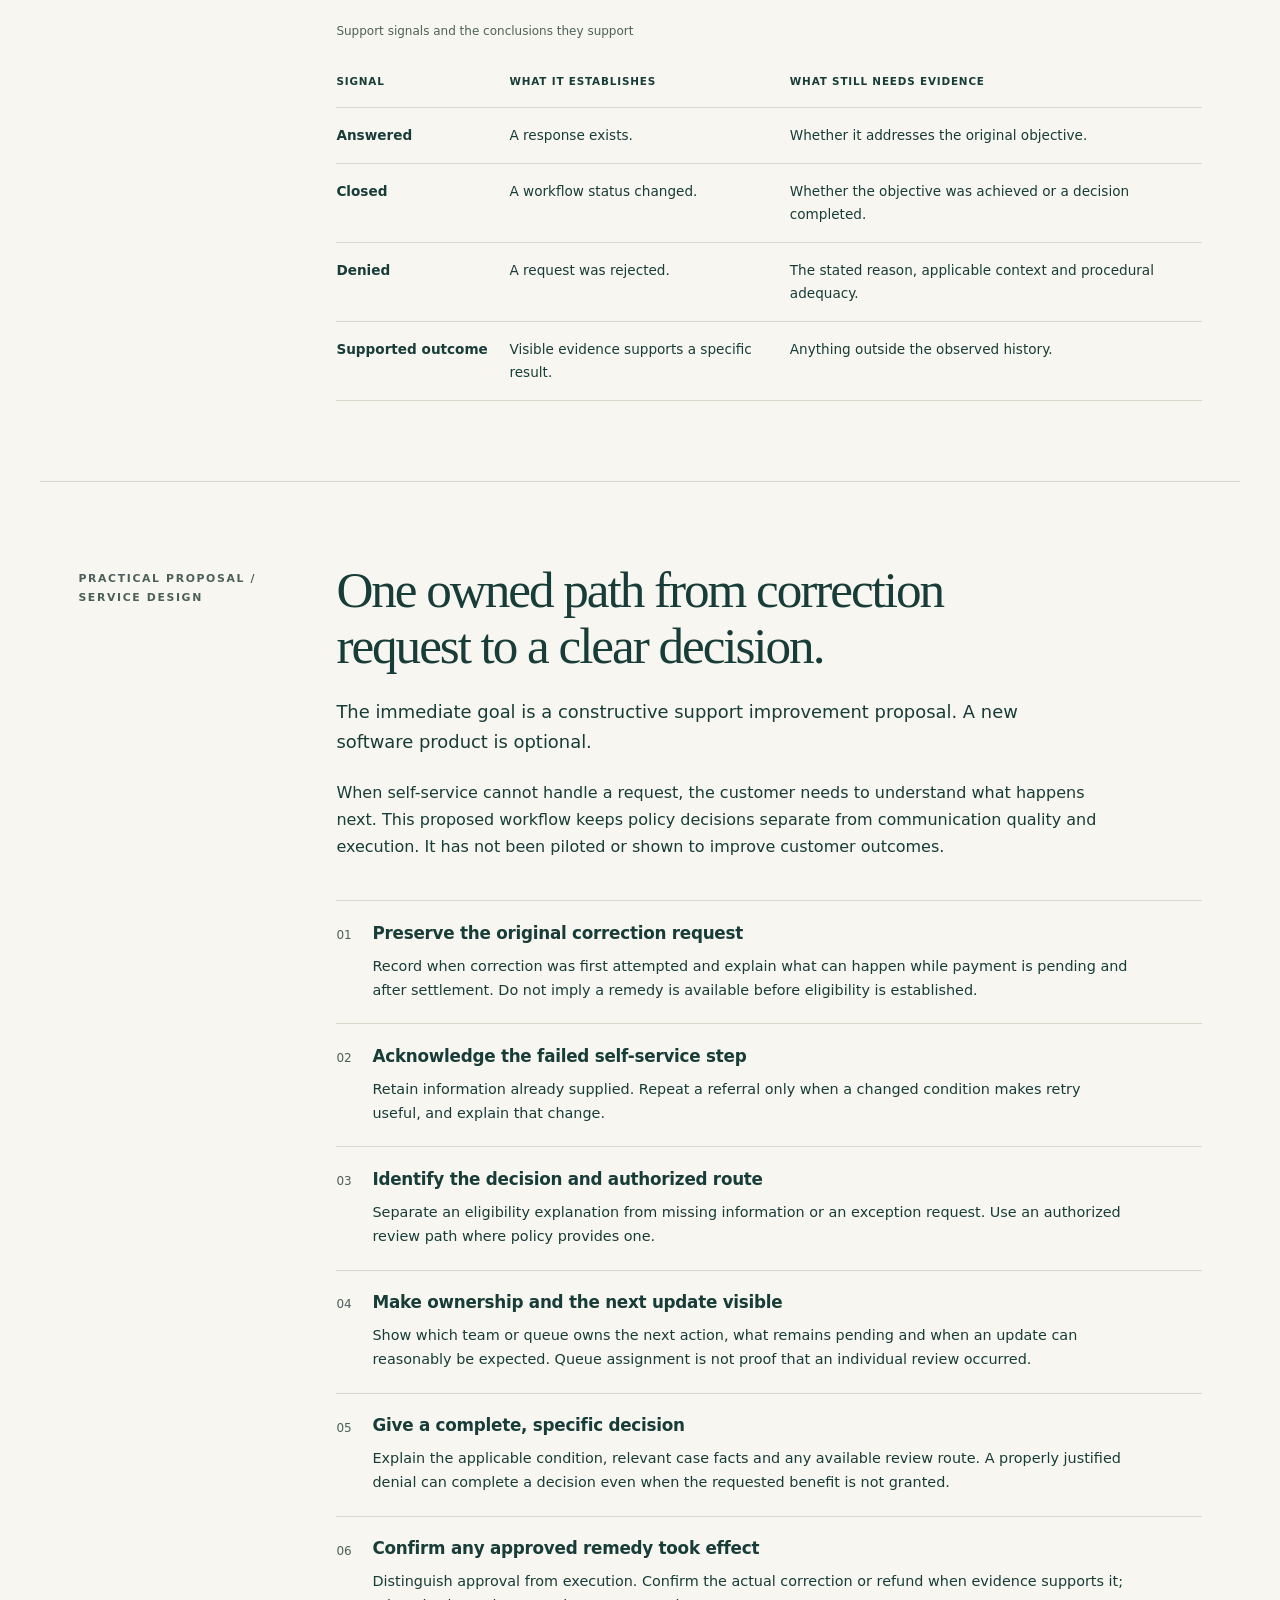
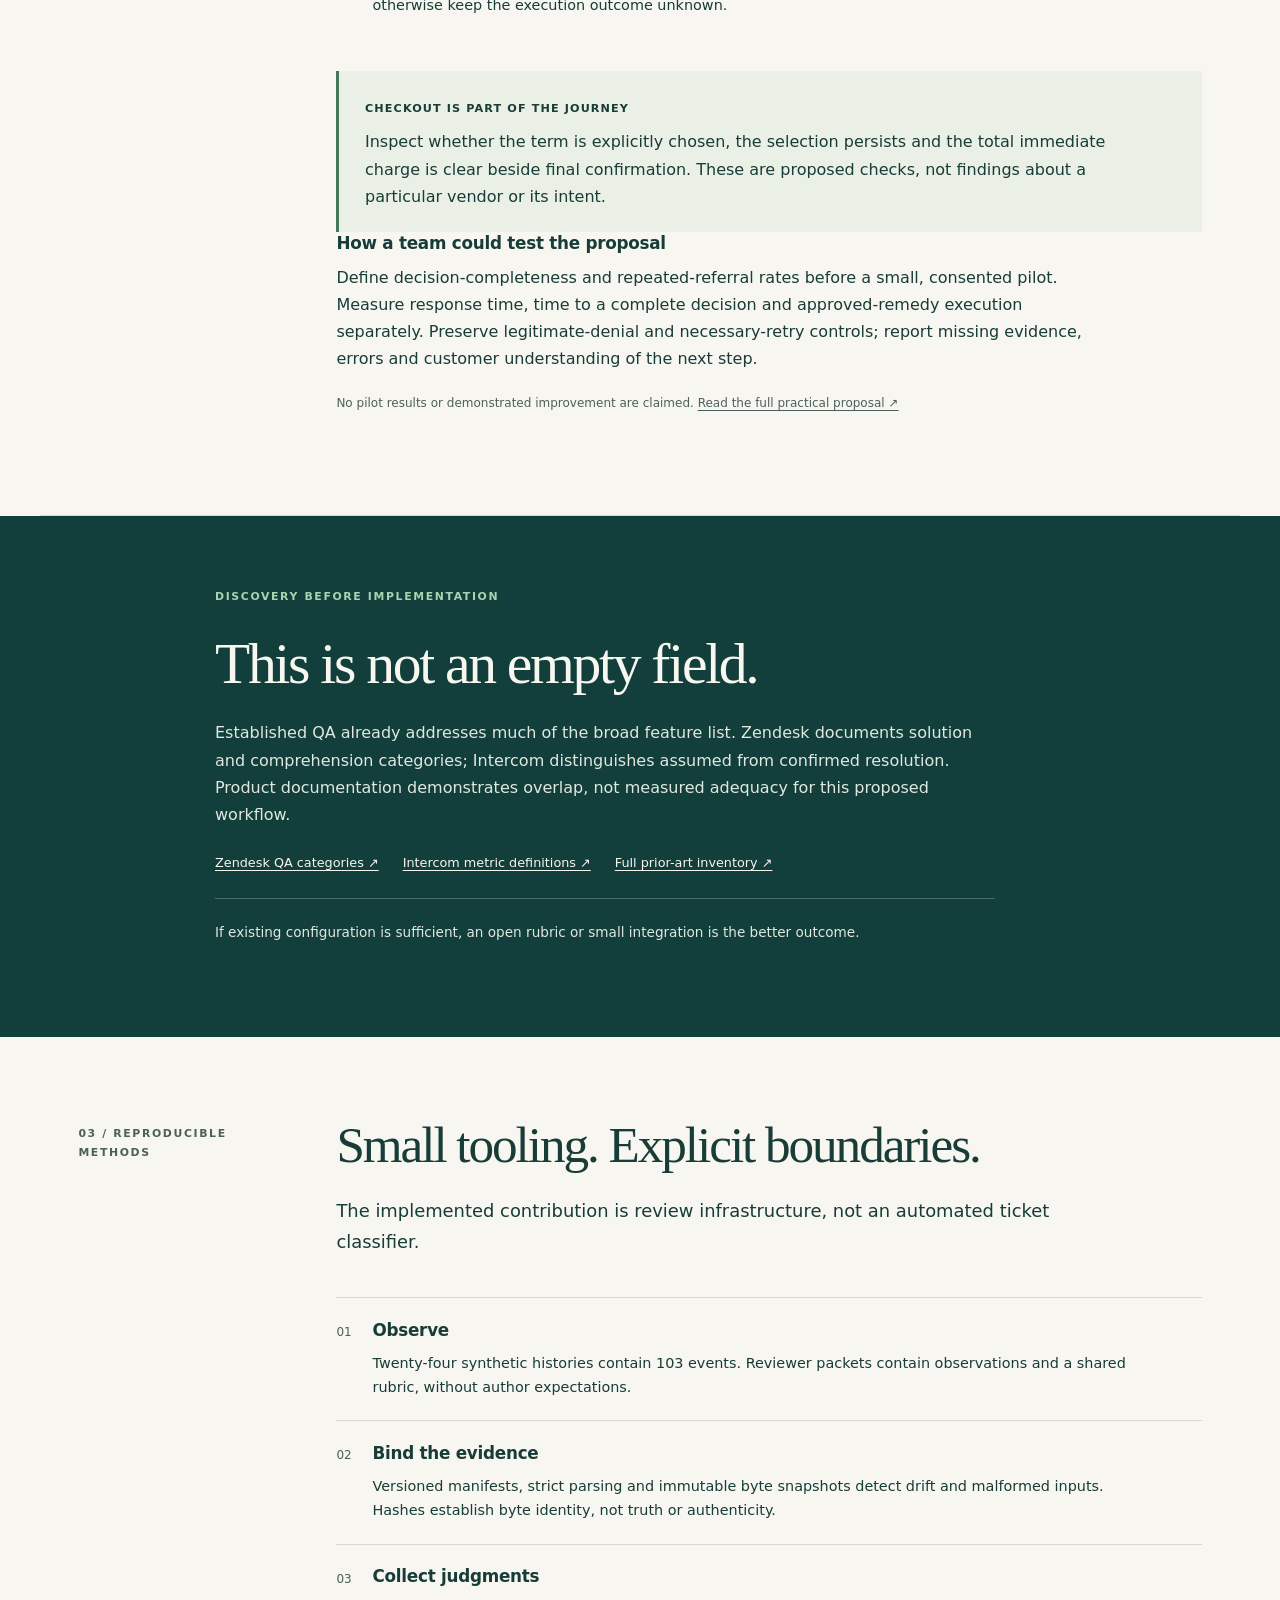
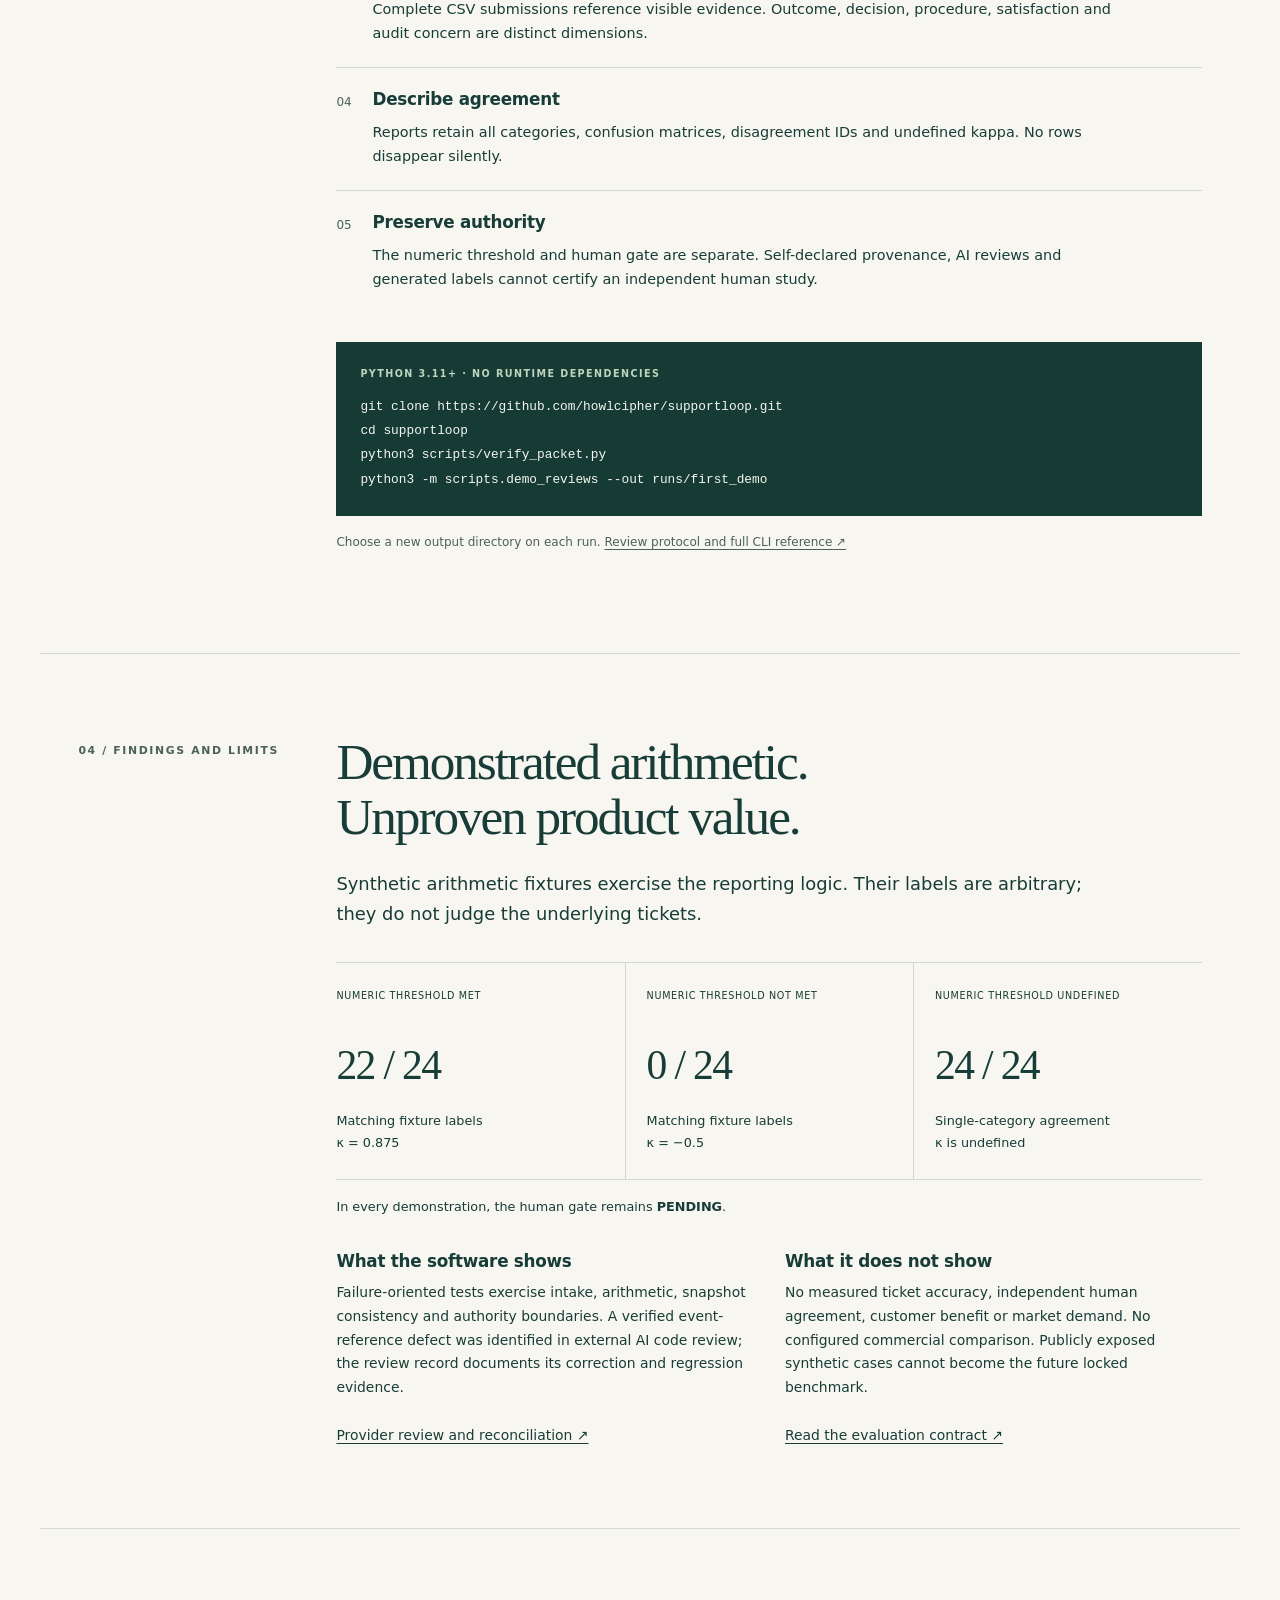
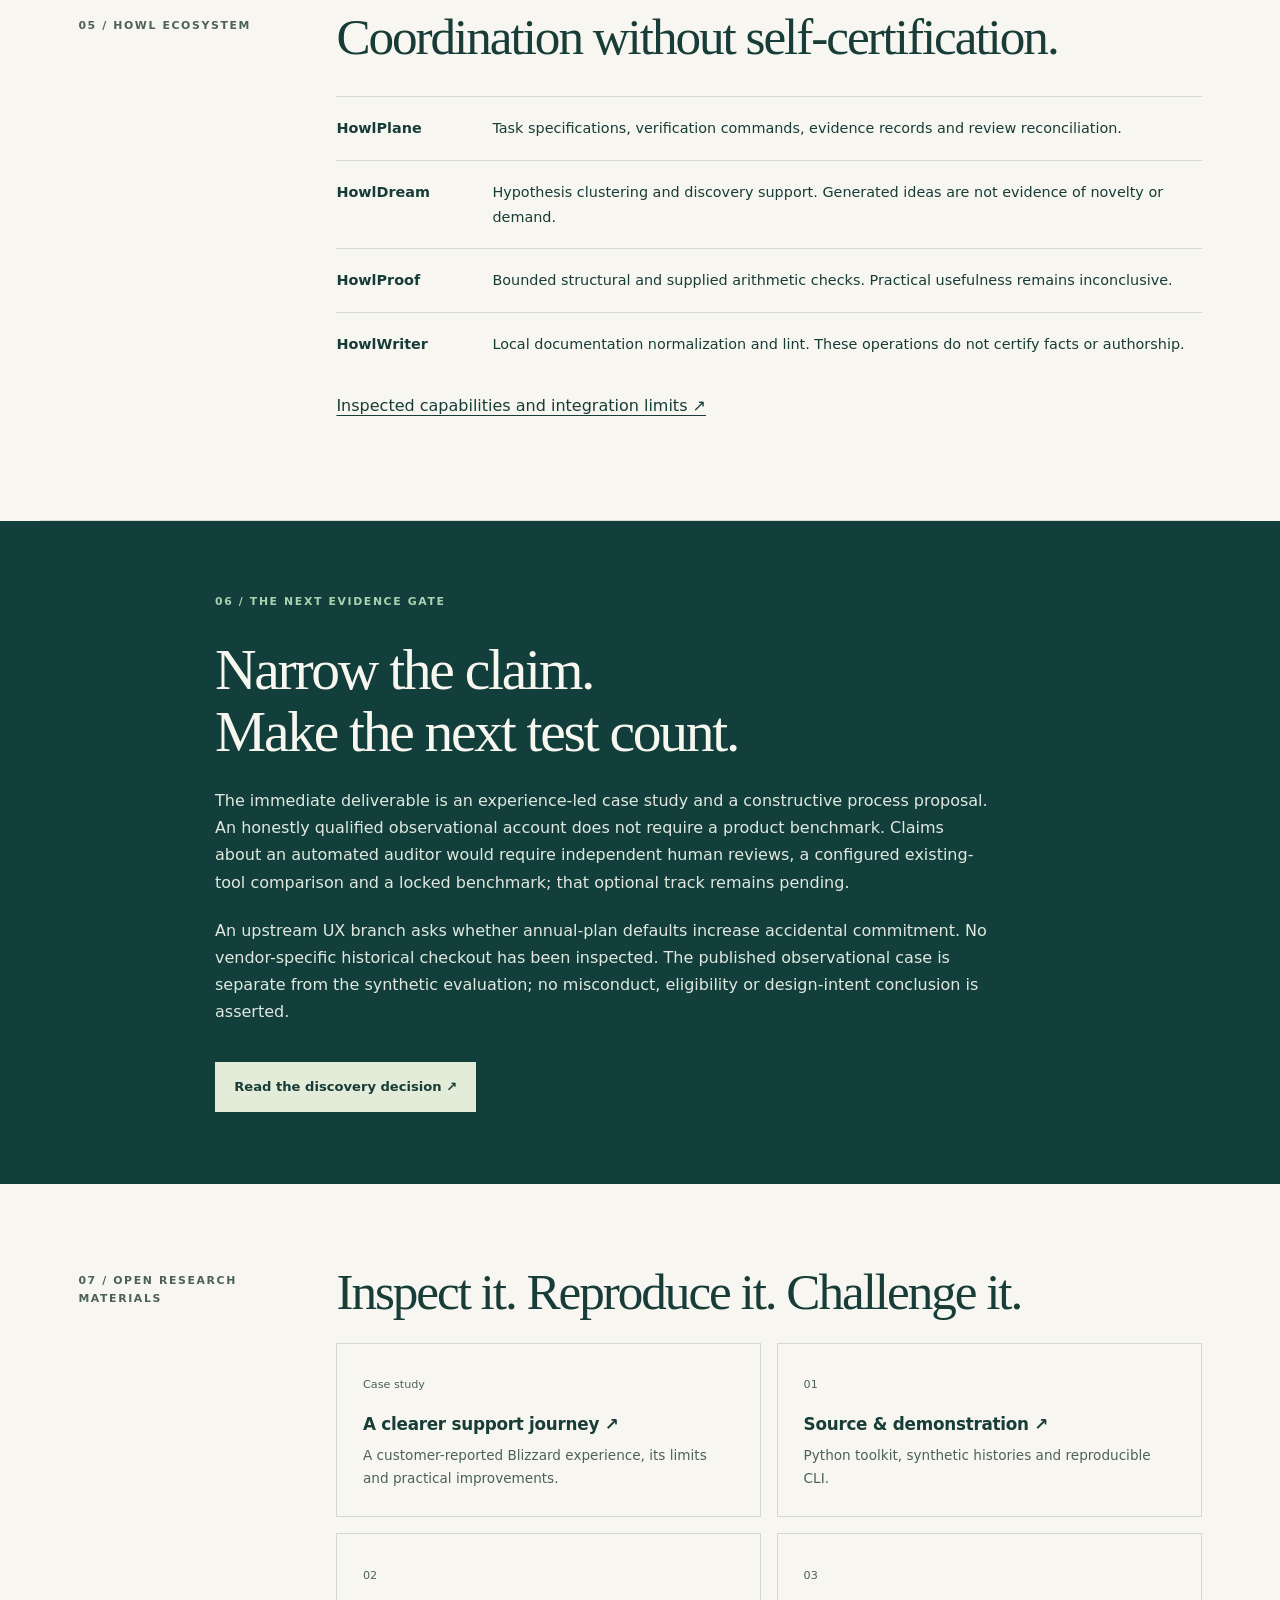
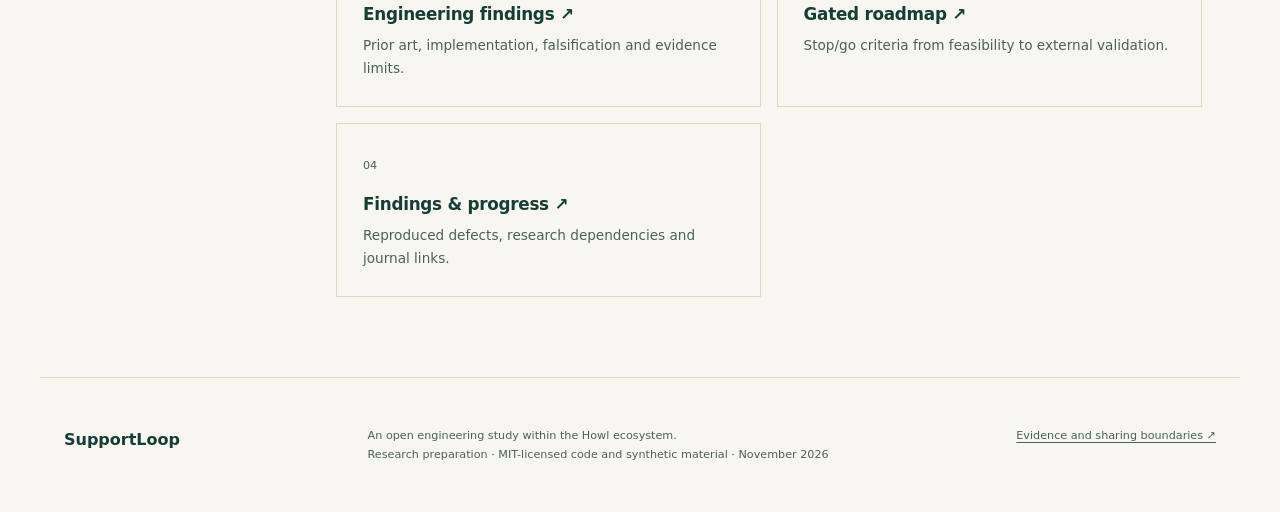
==== commit d3aabcae: "docs: publish constructive Blizzard support case study" ====
--- a/site/index.html
+++ b/site/index.html
@@ -36,8 +36,8 @@
     <div class="hero-copy"><p class="eyebrow">Research note 01 / Howl ecosystem</p>
     <h1 id="title">Answered is<br><em>not resolved.</em></h1>
     <p class="dek">What can a support history actually prove about the customer’s outcome?</p>
-    <p class="intro">SupportLoop investigates the distance between a workflow event and a demonstrated result. An open, local-first methods toolkit makes that distinction inspectable.</p>
-    <div class="actions"><a class="button" href="#improvements">Explore the proposal <span aria-hidden="true">↓</span></a><a class="text-link" href="https://github.com/howlcipher/supportloop/blob/main/docs/engineering_findings.md">Read the engineering report ↗</a></div>
+    <p class="intro">A customer-reported Blizzard support experience motivates a practical proposal for clearer checkout and support decisions. Open methods keep the evidence boundaries inspectable.</p>
+    <div class="actions"><a class="button" href="case-study.html">Read the case study <span aria-hidden="true">↓</span></a><a class="text-link" href="#improvements">Explore the improvement proposal ↓</a></div>
     </div>
     <figure class="hero-figure"><img src="assets/evidence-flow.svg" width="560" height="470" alt="A support objective passes through visible replies and status events to an evidence check. Outcome, decision and procedure are assessed separately; missing evidence remains unknown."><figcaption>Conceptual model · not a measured result</figcaption></figure>
   </section>
@@ -72,8 +72,8 @@
   <p class="result-note">In every demonstration, the human gate remains <strong>PENDING</strong>.</p><div class="two-col"><div><h3>What the software shows</h3><p>Failure-oriented tests exercise intake, arithmetic, snapshot consistency and authority boundaries. A verified event-reference defect was identified in external AI code review; the review record documents its correction and regression evidence.</p><a href="https://github.com/howlcipher/supportloop/blob/main/docs/provider_reviews.md">Provider review and reconciliation ↗</a></div><div><h3>What it does not show</h3><p>No measured ticket accuracy, independent human agreement, customer benefit or market demand. No configured commercial comparison. Publicly exposed synthetic cases cannot become the future locked benchmark.</p><a href="https://github.com/howlcipher/supportloop/blob/main/docs/evaluation_contract.md">Read the evaluation contract ↗</a></div></div>
   </div></section>
   <section class="section" aria-labelledby="ecosystem-title"><div class="section-label">05 / Howl ecosystem</div><div><h2 id="ecosystem-title">Coordination without self-certification.</h2><dl class="ecosystem"><div><dt>HowlPlane</dt><dd>Task specifications, verification commands, evidence records and review reconciliation.</dd></div><div><dt>HowlDream</dt><dd>Hypothesis clustering and discovery support. Generated ideas are not evidence of novelty or demand.</dd></div><div><dt>HowlProof</dt><dd>Bounded structural and supplied arithmetic checks. Practical usefulness remains inconclusive.</dd></div><div><dt>HowlWriter</dt><dd>Local documentation normalization and lint. These operations do not certify facts or authorship.</dd></div></dl><p><a href="https://github.com/howlcipher/supportloop/blob/main/docs/howl_workflow.md">Inspected capabilities and integration limits ↗</a></p></div></section>
-  <section class="band next" aria-labelledby="next-title"><div class="band-inner"><p class="eyebrow">06 / The next evidence gate</p><h2 id="next-title">Narrow the claim.<br>Make the next test count.</h2><p>The immediate deliverable is an experience-led case study and a constructive process proposal. An honestly qualified observational account does not require a product benchmark. Claims about an automated auditor would require independent human reviews, a configured existing-tool comparison and a locked benchmark; that optional track remains pending.</p><p>An upstream UX branch asks whether annual-plan defaults increase accidental commitment. No vendor-specific historical checkout has been inspected. The motivating incident remains outside the public study; no misconduct, eligibility or design-intent conclusion is asserted.</p><a class="button light" href="https://github.com/howlcipher/supportloop/blob/main/docs/completion_decision.md">Read the discovery decision ↗</a></div></section>
-  <section class="section resources" id="resources" aria-labelledby="resources-title"><div class="section-label">07 / Open research materials</div><div><h2 id="resources-title">Inspect it. Reproduce it. Challenge it.</h2><div class="resource-grid"><a href="https://github.com/howlcipher/supportloop"><span>01</span><h3>Source &amp; demonstration ↗</h3><p>Python toolkit, synthetic histories and reproducible CLI.</p></a><a href="https://github.com/howlcipher/supportloop/blob/main/docs/engineering_findings.md"><span>02</span><h3>Engineering findings ↗</h3><p>Prior art, implementation, falsification and evidence limits.</p></a><a href="https://github.com/howlcipher/supportloop/blob/main/ROADMAP.md"><span>03</span><h3>Gated roadmap ↗</h3><p>Stop/go criteria from feasibility to external validation.</p></a><a href="https://github.com/howlcipher/supportloop/blob/main/issues.md"><span>04</span><h3>Findings &amp; progress ↗</h3><p>Reproduced defects, research dependencies and journal links.</p></a></div></div></section>
+  <section class="band next" aria-labelledby="next-title"><div class="band-inner"><p class="eyebrow">06 / The next evidence gate</p><h2 id="next-title">Narrow the claim.<br>Make the next test count.</h2><p>The immediate deliverable is an experience-led case study and a constructive process proposal. An honestly qualified observational account does not require a product benchmark. Claims about an automated auditor would require independent human reviews, a configured existing-tool comparison and a locked benchmark; that optional track remains pending.</p><p>An upstream UX branch asks whether annual-plan defaults increase accidental commitment. No vendor-specific historical checkout has been inspected. The published observational case is separate from the synthetic evaluation; no misconduct, eligibility or design-intent conclusion is asserted.</p><a class="button light" href="https://github.com/howlcipher/supportloop/blob/main/docs/completion_decision.md">Read the discovery decision ↗</a></div></section>
+  <section class="section resources" id="resources" aria-labelledby="resources-title"><div class="section-label">07 / Open research materials</div><div><h2 id="resources-title">Inspect it. Reproduce it. Challenge it.</h2><div class="resource-grid"><a href="case-study.html"><span>Case study</span><h3>A clearer support journey ↗</h3><p>A customer-reported Blizzard experience, its limits and practical improvements.</p></a><a href="https://github.com/howlcipher/supportloop"><span>01</span><h3>Source &amp; demonstration ↗</h3><p>Python toolkit, synthetic histories and reproducible CLI.</p></a><a href="https://github.com/howlcipher/supportloop/blob/main/docs/engineering_findings.md"><span>02</span><h3>Engineering findings ↗</h3><p>Prior art, implementation, falsification and evidence limits.</p></a><a href="https://github.com/howlcipher/supportloop/blob/main/ROADMAP.md"><span>03</span><h3>Gated roadmap ↗</h3><p>Stop/go criteria from feasibility to external validation.</p></a><a href="https://github.com/howlcipher/supportloop/blob/main/issues.md"><span>04</span><h3>Findings &amp; progress ↗</h3><p>Reproduced defects, research dependencies and journal links.</p></a></div></div></section>
 </main>
 <footer><a class="footer-brand" href="#top">SupportLoop</a><p>An open engineering study within the Howl ecosystem.<br>Research preparation · MIT-licensed code and synthetic material · November 2026</p><a href="https://github.com/howlcipher/supportloop/blob/main/SHARING.md">Evidence and sharing boundaries ↗</a></footer>
 </body>
--- a/site/styles.css
+++ b/site/styles.css
@@ -470,3 +470,32 @@
 
 .band a:focus-visible{
   outline-color:var(--amber)}
+
+/* Experience article shares the research site's visual system. */
+.case-hero{max-width:1000px;margin:auto;padding:4rem 6% 2rem}
+.case-hero h1{font-size:clamp(3rem,5.4vw,5rem);max-width:900px}
+.case-hero .dek{max-width:760px}
+.case-actions{display:flex;gap:1.5rem;align-items:center;flex-wrap:wrap;margin:1.5rem 0}
+.case-article{max-width:1000px;margin:auto;padding:1rem 6% 4rem;overflow-wrap:anywhere}
+.case-article h2{font-size:clamp(1.9rem,3.3vw,2.7rem);margin-top:3rem}
+.case-article p,.case-article li{max-width:800px}
+.case-article li{margin-bottom:1rem}
+.case-article table{font-size:.8rem}
+.case-article .evidence-box{padding:1.3rem 1.5rem;background:#eaf0e6;border-left:3px solid #467859;margin:0 0 2rem}
+.case-article .evidence-box p{margin-bottom:.5rem;font-size:.9rem}
+.case-article .table-wrap:focus-visible{outline:3px solid #9e5b12;outline-offset:4px}
+@media print{
+  @page{size:A4;margin:18mm}
+  body{background:white;color:#183c37;font-size:10pt;line-height:1.5}
+  .masthead,.skip,.case-actions,body>footer{display:none}
+  .case-hero,.case-article{max-width:none;margin:0;padding:0}
+  .case-hero h1{font-size:28pt;margin-bottom:12pt}
+  .case-hero .dek{font-size:12pt}
+  .case-article h2{font-size:16pt;margin-top:20pt;break-after:avoid}
+  .case-article .table-wrap{overflow:visible}
+  .case-article table{min-width:0;font-size:8pt;table-layout:fixed}
+  .case-article th,.case-article td{overflow-wrap:anywhere;padding:6pt}
+  .case-article thead{display:table-header-group}
+  .case-article .evidence-box{padding:10pt}
+  .case-article .evidence-box p{font-size:9pt}
+}
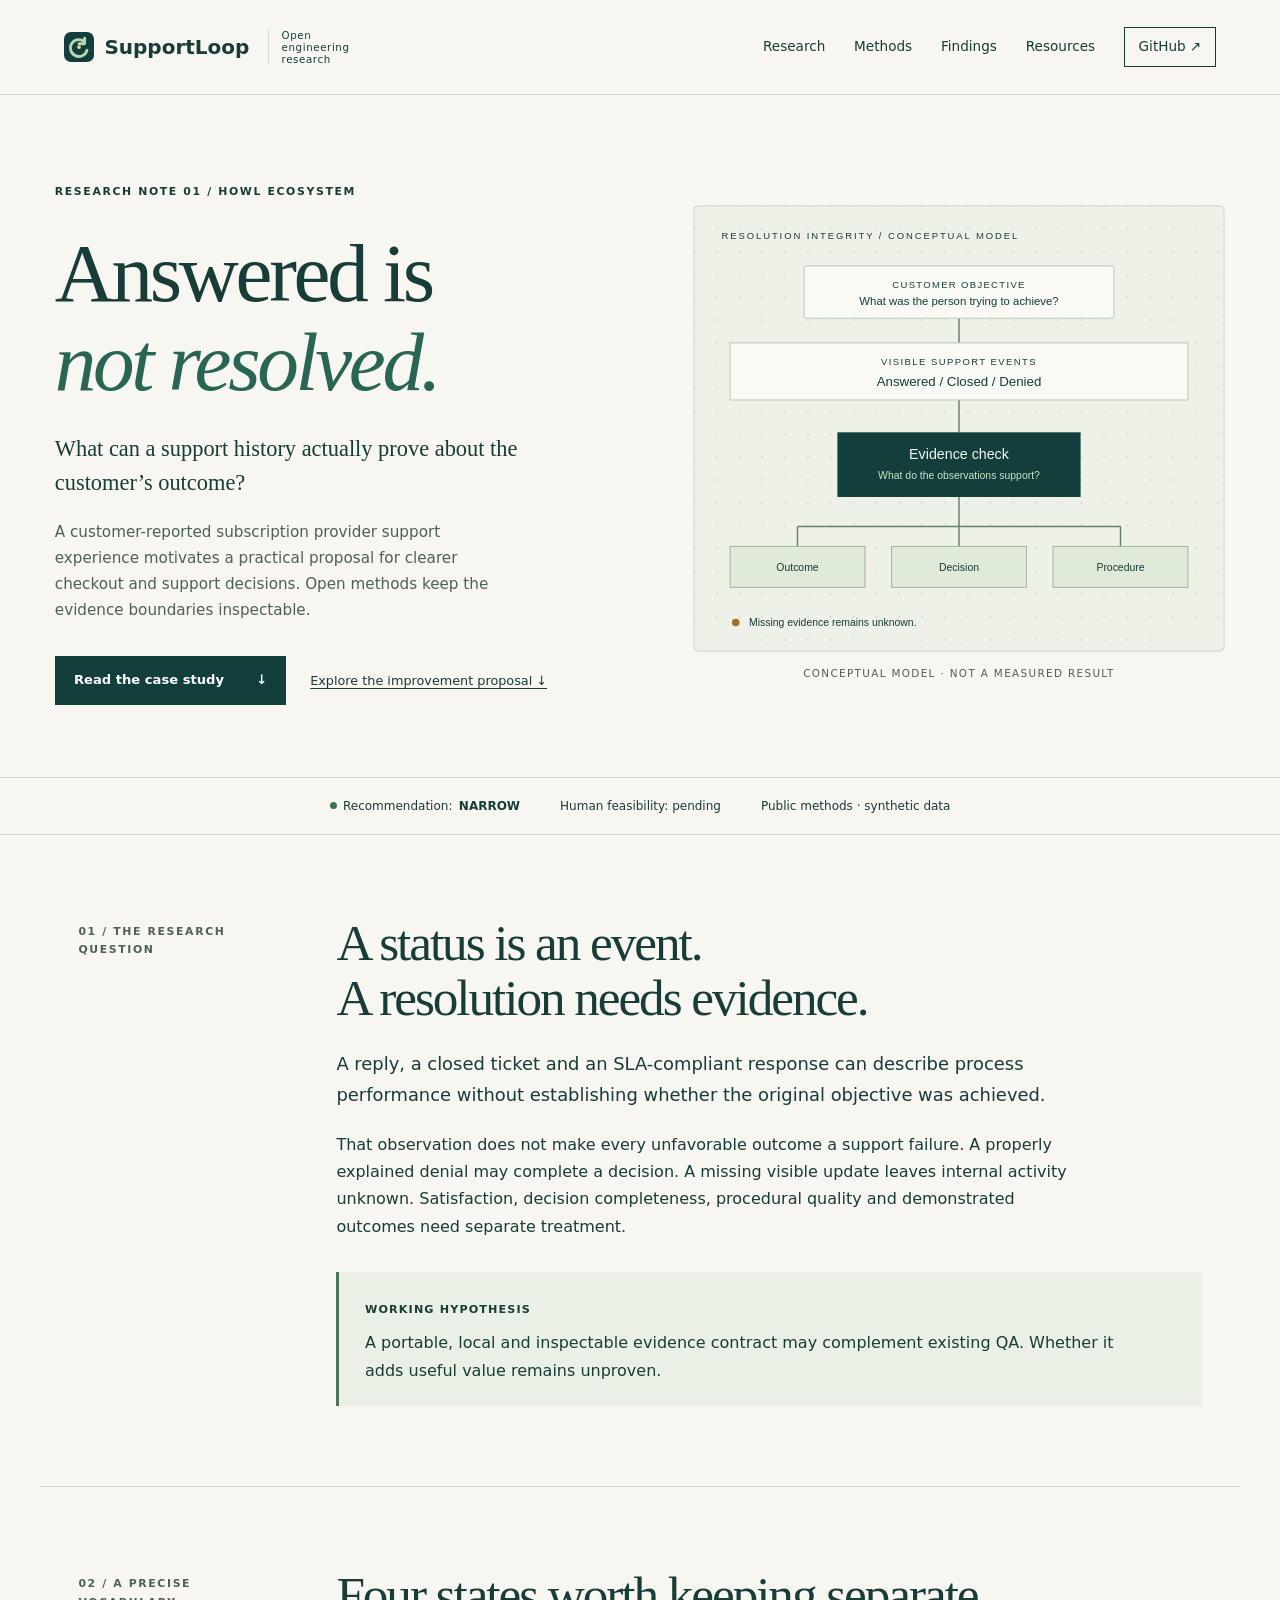
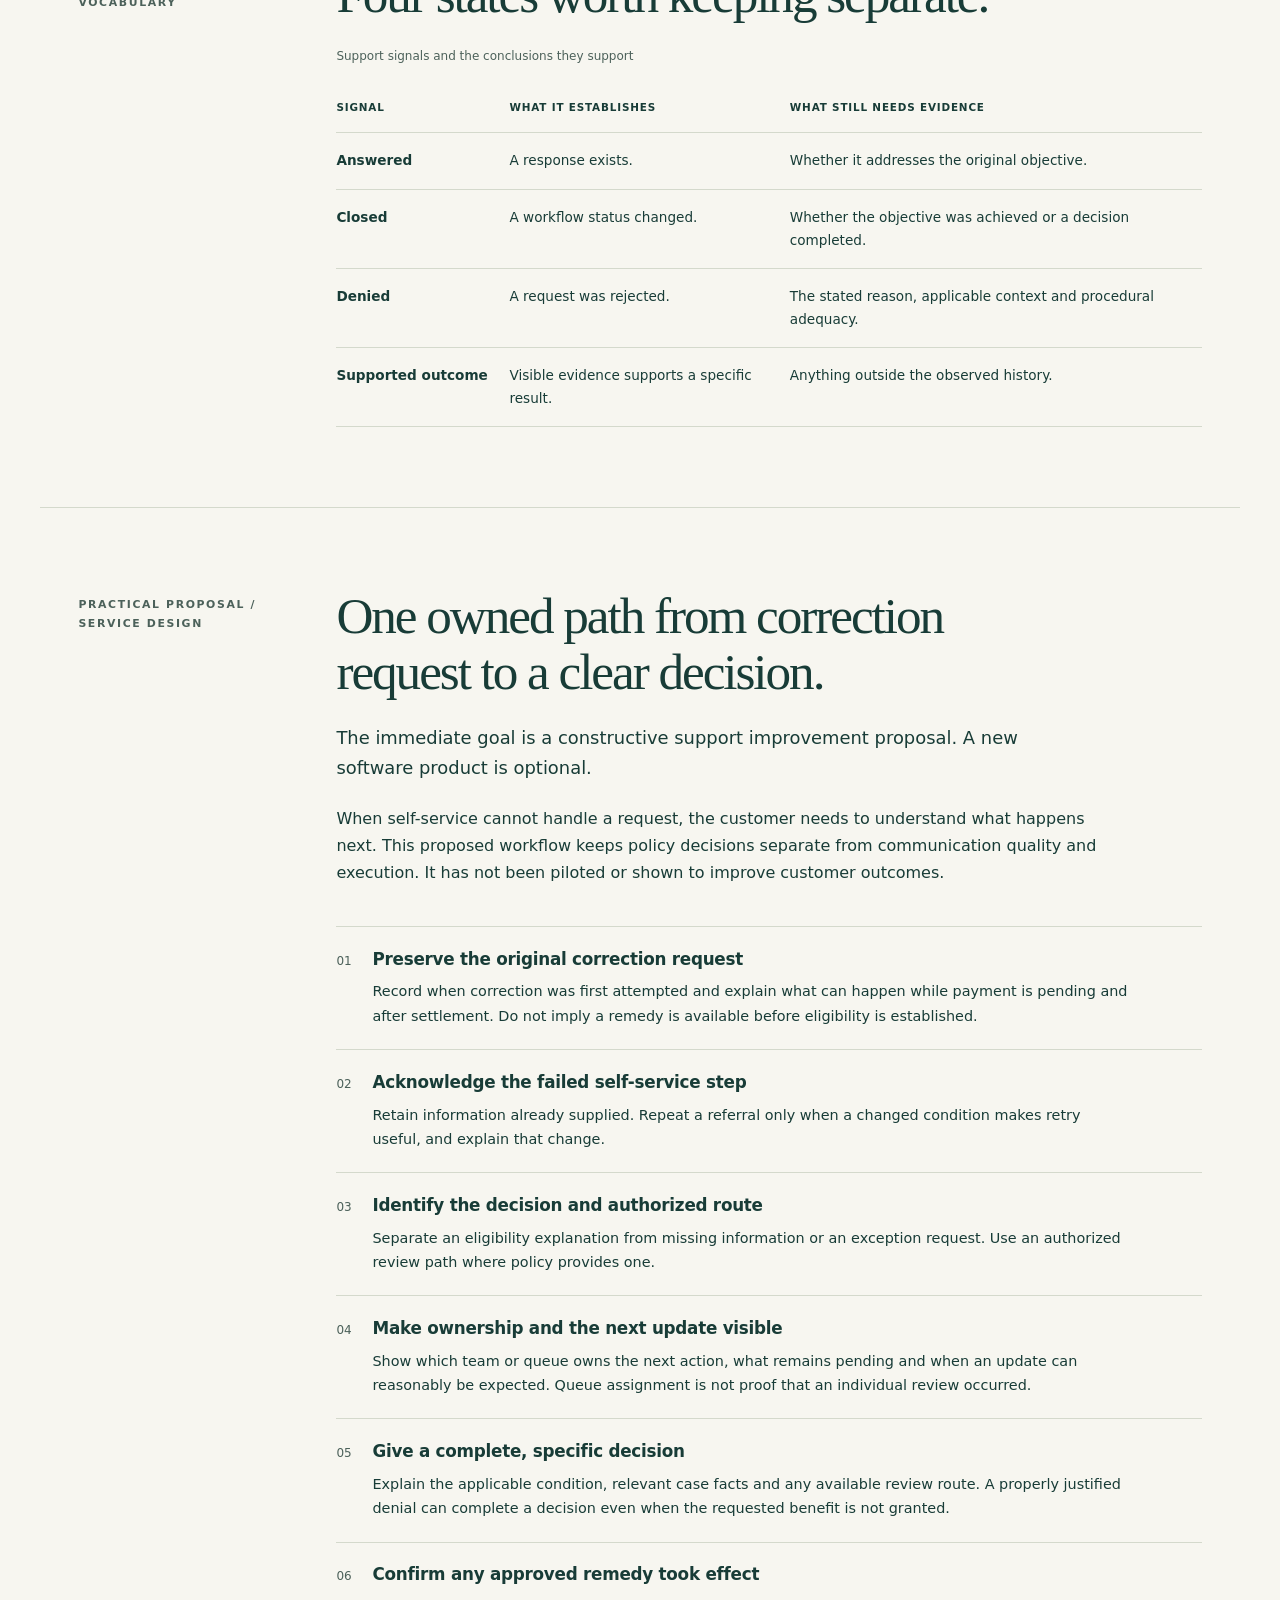
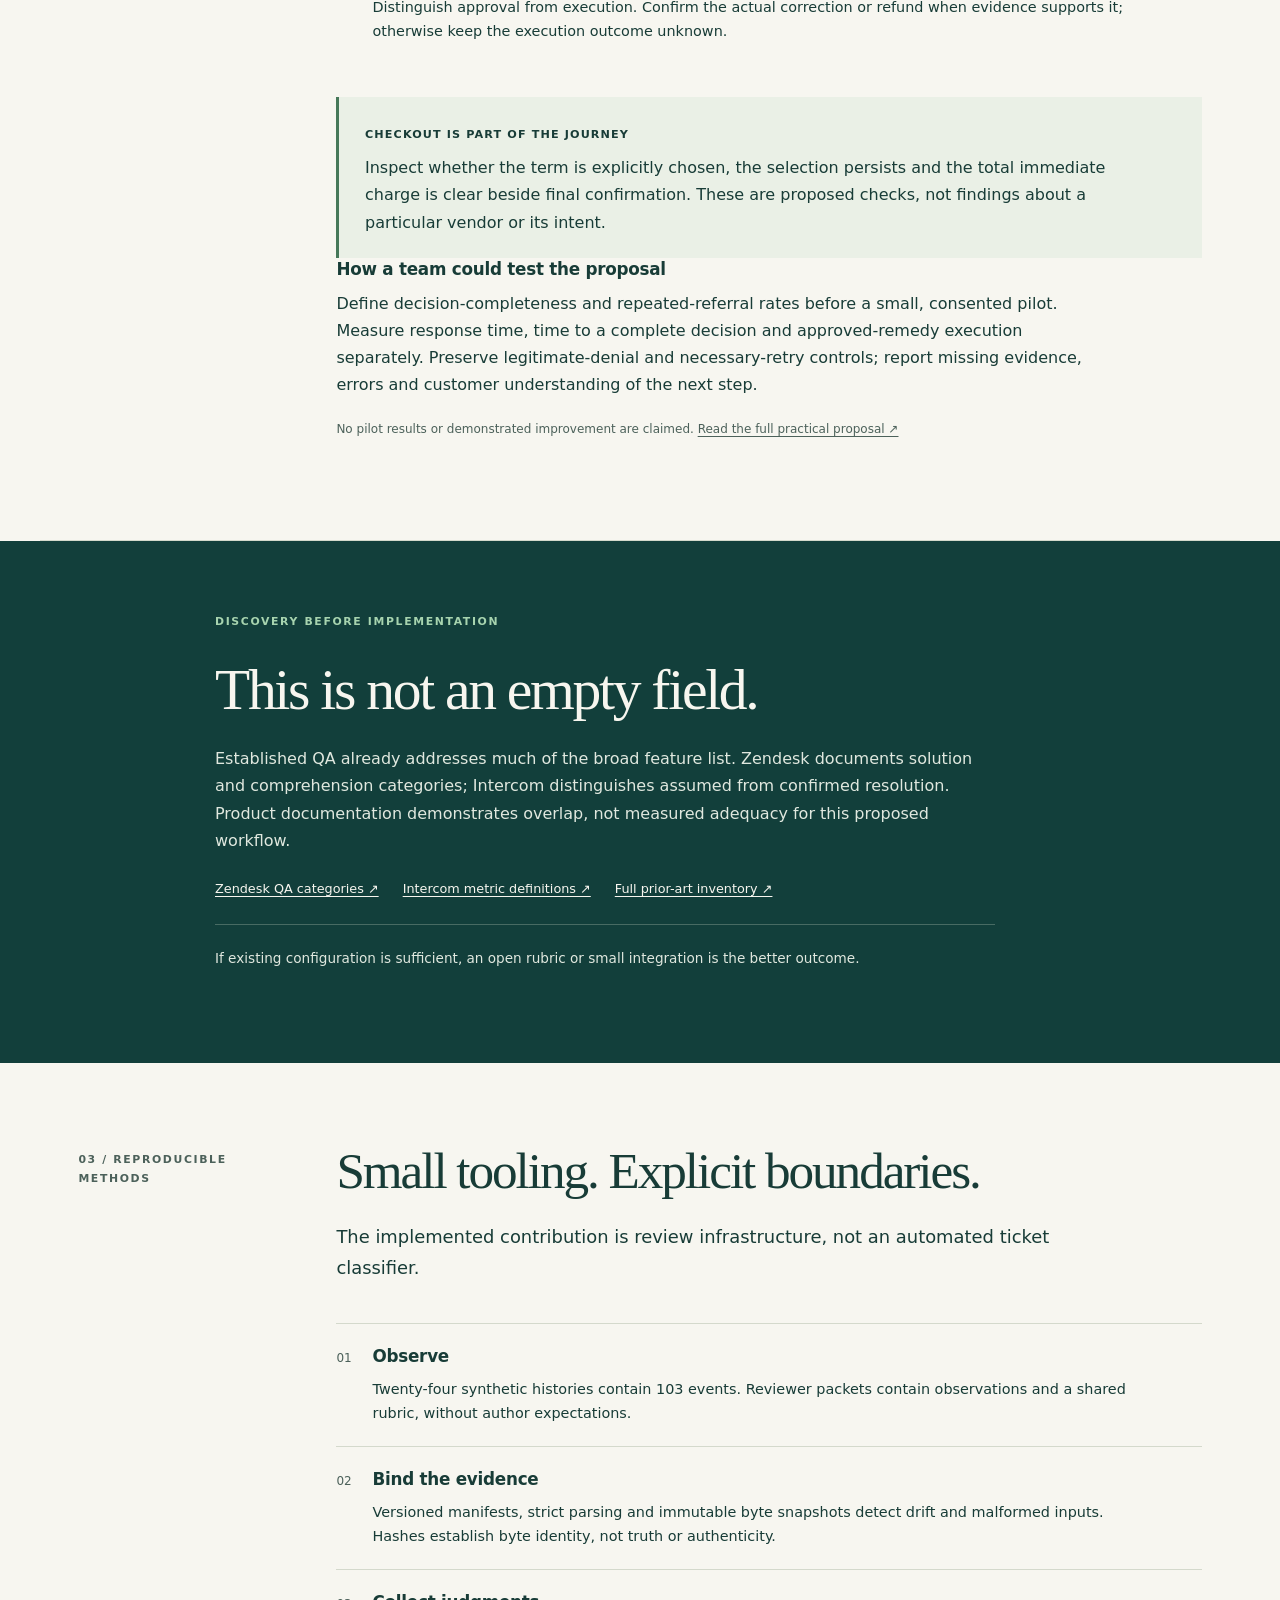
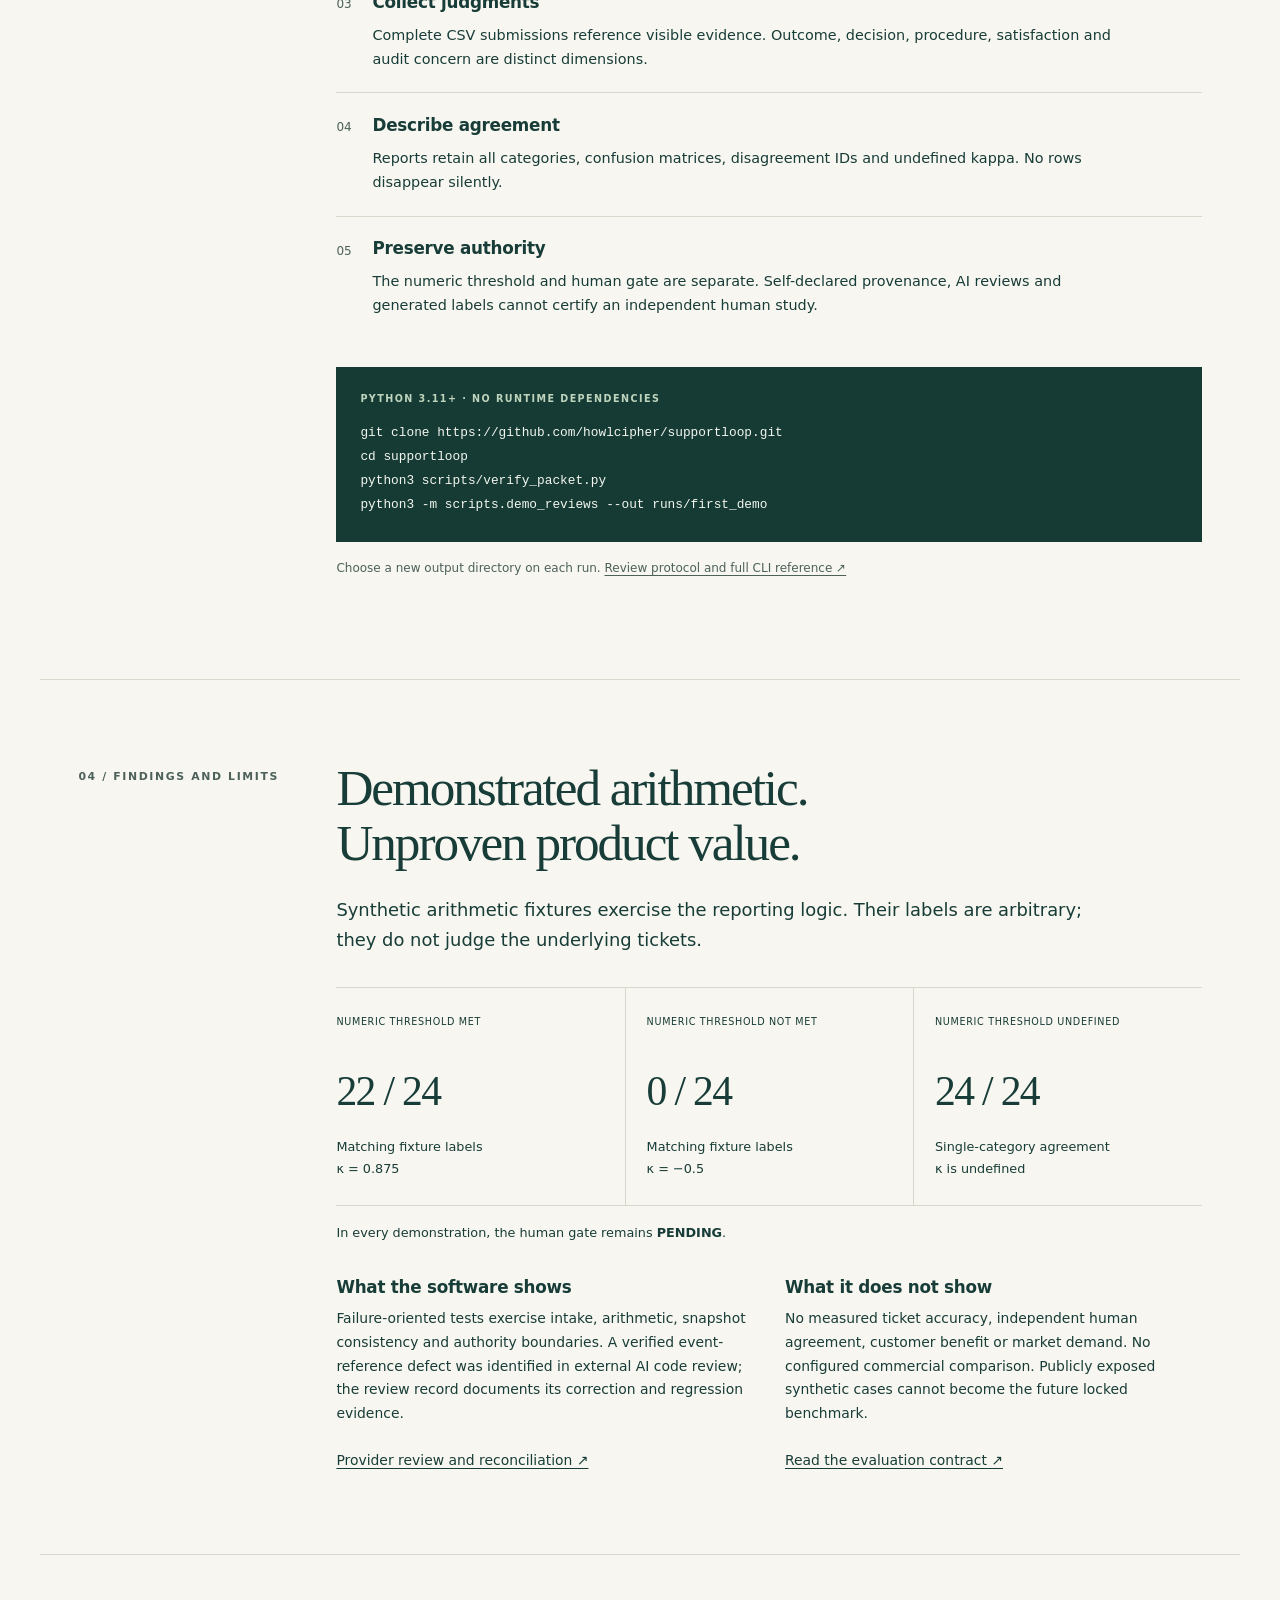
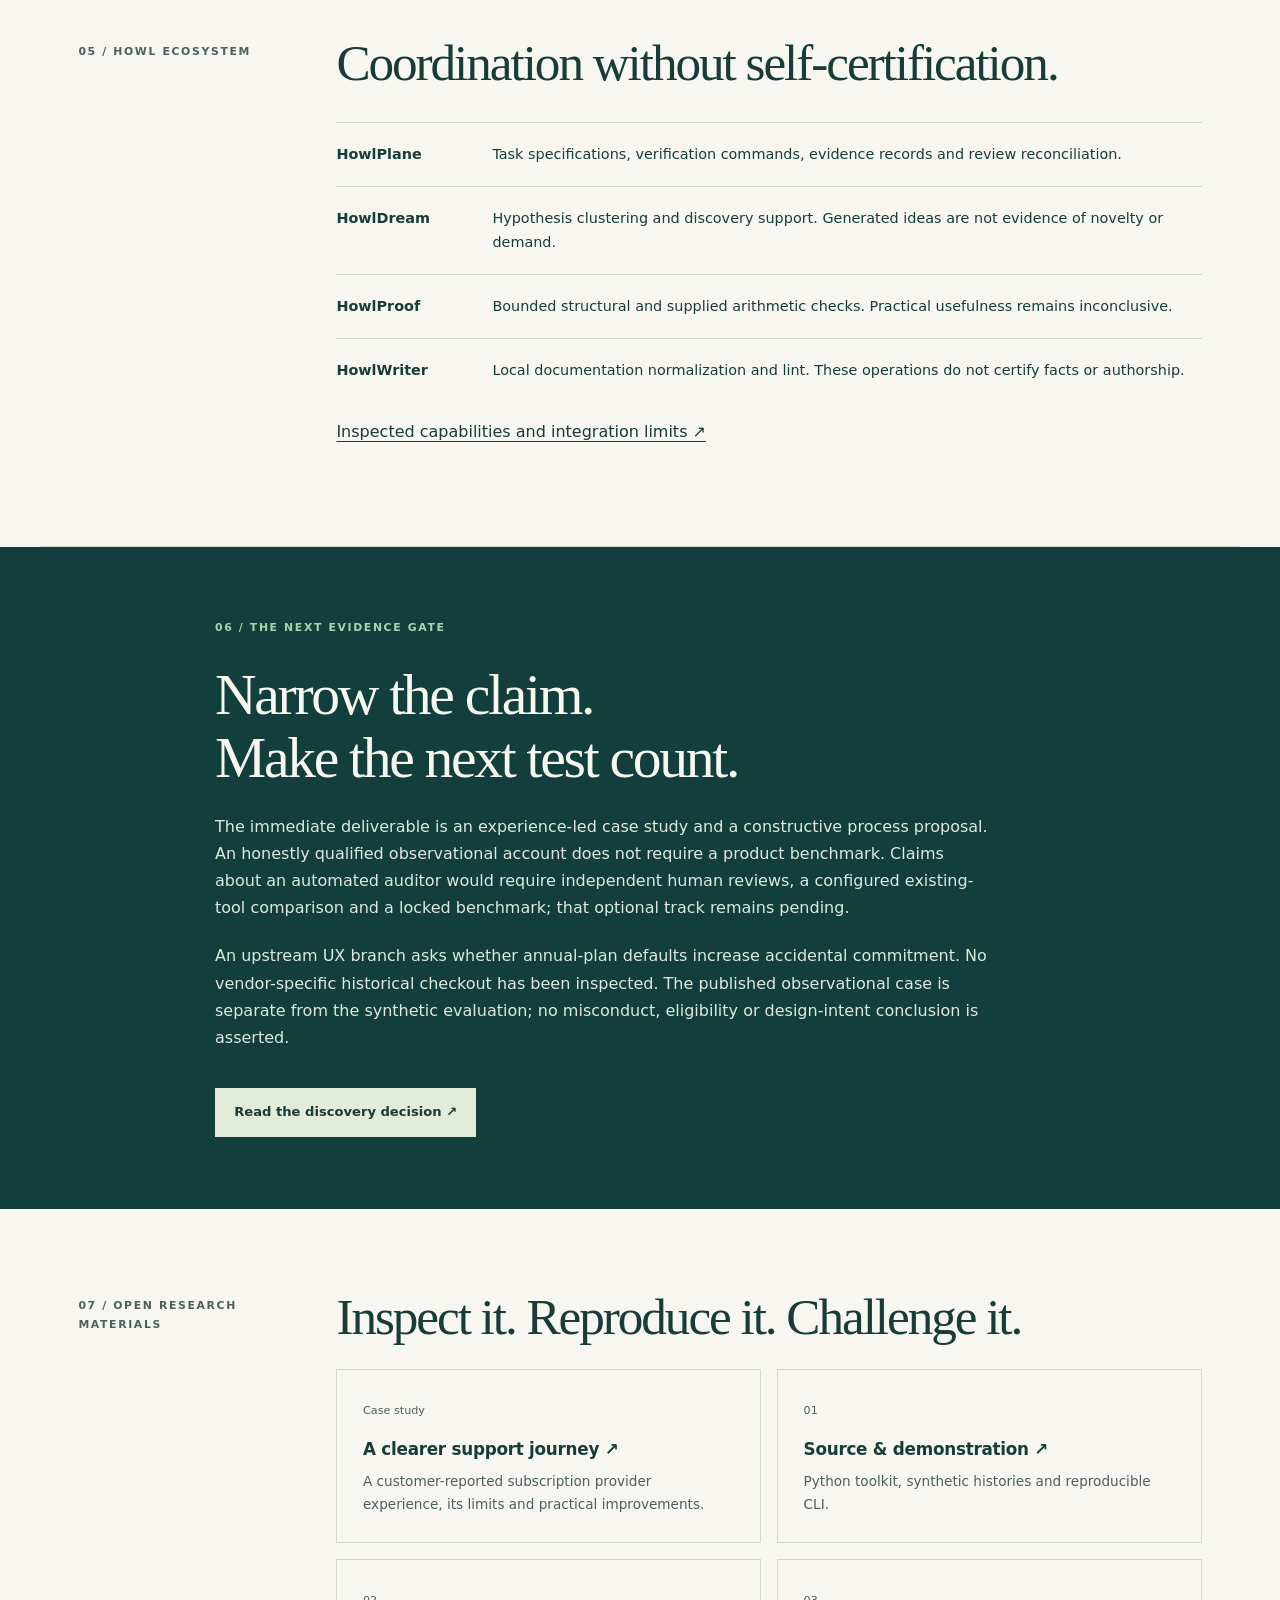
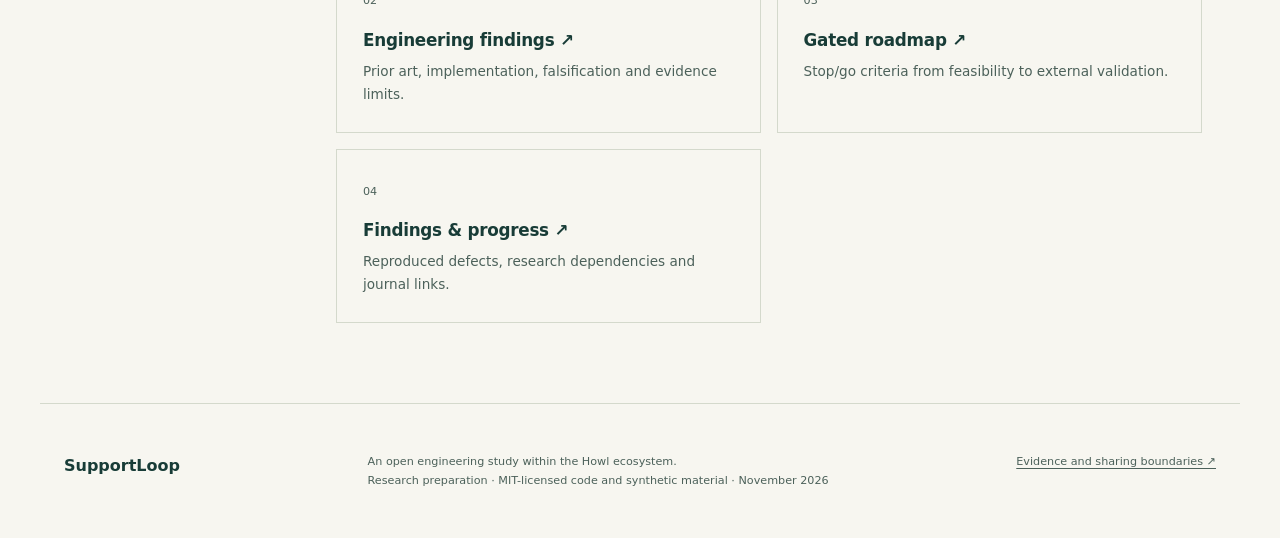
==== commit 3143545d: "docs: publish constructive subscription provider support case study (#6)" ====
--- a/site/index.html
+++ b/site/index.html
@@ -36,7 +36,7 @@
     <div class="hero-copy"><p class="eyebrow">Research note 01 / Howl ecosystem</p>
     <h1 id="title">Answered is<br><em>not resolved.</em></h1>
     <p class="dek">What can a support history actually prove about the customer’s outcome?</p>
-    <p class="intro">A customer-reported Blizzard support experience motivates a practical proposal for clearer checkout and support decisions. Open methods keep the evidence boundaries inspectable.</p>
+    <p class="intro">A customer-reported subscription provider support experience motivates a practical proposal for clearer checkout and support decisions. Open methods keep the evidence boundaries inspectable.</p>
     <div class="actions"><a class="button" href="case-study.html">Read the case study <span aria-hidden="true">↓</span></a><a class="text-link" href="#improvements">Explore the improvement proposal ↓</a></div>
     </div>
     <figure class="hero-figure"><img src="assets/evidence-flow.svg" width="560" height="470" alt="A support objective passes through visible replies and status events to an evidence check. Outcome, decision and procedure are assessed separately; missing evidence remains unknown."><figcaption>Conceptual model · not a measured result</figcaption></figure>
@@ -73,7 +73,7 @@
   </div></section>
   <section class="section" aria-labelledby="ecosystem-title"><div class="section-label">05 / Howl ecosystem</div><div><h2 id="ecosystem-title">Coordination without self-certification.</h2><dl class="ecosystem"><div><dt>HowlPlane</dt><dd>Task specifications, verification commands, evidence records and review reconciliation.</dd></div><div><dt>HowlDream</dt><dd>Hypothesis clustering and discovery support. Generated ideas are not evidence of novelty or demand.</dd></div><div><dt>HowlProof</dt><dd>Bounded structural and supplied arithmetic checks. Practical usefulness remains inconclusive.</dd></div><div><dt>HowlWriter</dt><dd>Local documentation normalization and lint. These operations do not certify facts or authorship.</dd></div></dl><p><a href="https://github.com/howlcipher/supportloop/blob/main/docs/howl_workflow.md">Inspected capabilities and integration limits ↗</a></p></div></section>
   <section class="band next" aria-labelledby="next-title"><div class="band-inner"><p class="eyebrow">06 / The next evidence gate</p><h2 id="next-title">Narrow the claim.<br>Make the next test count.</h2><p>The immediate deliverable is an experience-led case study and a constructive process proposal. An honestly qualified observational account does not require a product benchmark. Claims about an automated auditor would require independent human reviews, a configured existing-tool comparison and a locked benchmark; that optional track remains pending.</p><p>An upstream UX branch asks whether annual-plan defaults increase accidental commitment. No vendor-specific historical checkout has been inspected. The published observational case is separate from the synthetic evaluation; no misconduct, eligibility or design-intent conclusion is asserted.</p><a class="button light" href="https://github.com/howlcipher/supportloop/blob/main/docs/completion_decision.md">Read the discovery decision ↗</a></div></section>
-  <section class="section resources" id="resources" aria-labelledby="resources-title"><div class="section-label">07 / Open research materials</div><div><h2 id="resources-title">Inspect it. Reproduce it. Challenge it.</h2><div class="resource-grid"><a href="case-study.html"><span>Case study</span><h3>A clearer support journey ↗</h3><p>A customer-reported Blizzard experience, its limits and practical improvements.</p></a><a href="https://github.com/howlcipher/supportloop"><span>01</span><h3>Source &amp; demonstration ↗</h3><p>Python toolkit, synthetic histories and reproducible CLI.</p></a><a href="https://github.com/howlcipher/supportloop/blob/main/docs/engineering_findings.md"><span>02</span><h3>Engineering findings ↗</h3><p>Prior art, implementation, falsification and evidence limits.</p></a><a href="https://github.com/howlcipher/supportloop/blob/main/ROADMAP.md"><span>03</span><h3>Gated roadmap ↗</h3><p>Stop/go criteria from feasibility to external validation.</p></a><a href="https://github.com/howlcipher/supportloop/blob/main/issues.md"><span>04</span><h3>Findings &amp; progress ↗</h3><p>Reproduced defects, research dependencies and journal links.</p></a></div></div></section>
+  <section class="section resources" id="resources" aria-labelledby="resources-title"><div class="section-label">07 / Open research materials</div><div><h2 id="resources-title">Inspect it. Reproduce it. Challenge it.</h2><div class="resource-grid"><a href="case-study.html"><span>Case study</span><h3>A clearer support journey ↗</h3><p>A customer-reported subscription provider experience, its limits and practical improvements.</p></a><a href="https://github.com/howlcipher/supportloop"><span>01</span><h3>Source &amp; demonstration ↗</h3><p>Python toolkit, synthetic histories and reproducible CLI.</p></a><a href="https://github.com/howlcipher/supportloop/blob/main/docs/engineering_findings.md"><span>02</span><h3>Engineering findings ↗</h3><p>Prior art, implementation, falsification and evidence limits.</p></a><a href="https://github.com/howlcipher/supportloop/blob/main/ROADMAP.md"><span>03</span><h3>Gated roadmap ↗</h3><p>Stop/go criteria from feasibility to external validation.</p></a><a href="https://github.com/howlcipher/supportloop/blob/main/issues.md"><span>04</span><h3>Findings &amp; progress ↗</h3><p>Reproduced defects, research dependencies and journal links.</p></a></div></div></section>
 </main>
 <footer><a class="footer-brand" href="#top">SupportLoop</a><p>An open engineering study within the Howl ecosystem.<br>Research preparation · MIT-licensed code and synthetic material · November 2026</p><a href="https://github.com/howlcipher/supportloop/blob/main/SHARING.md">Evidence and sharing boundaries ↗</a></footer>
 </body>
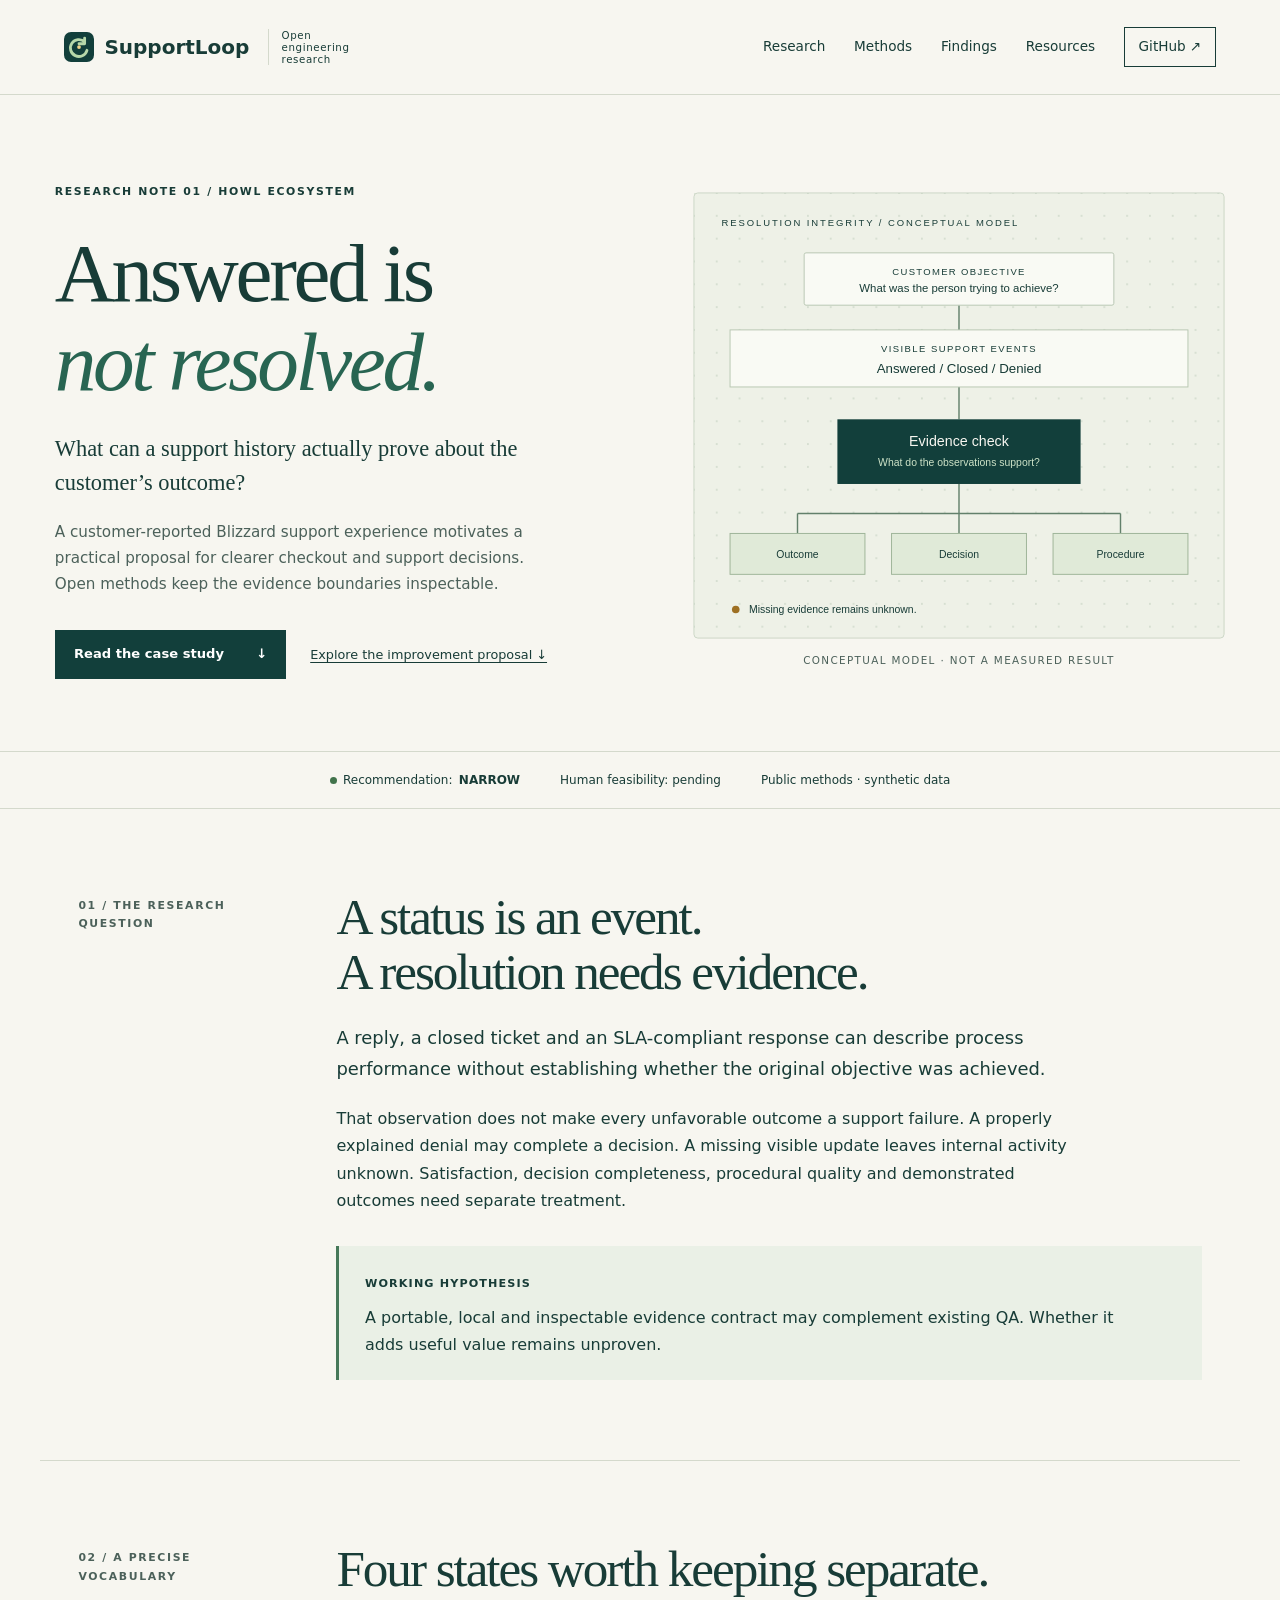
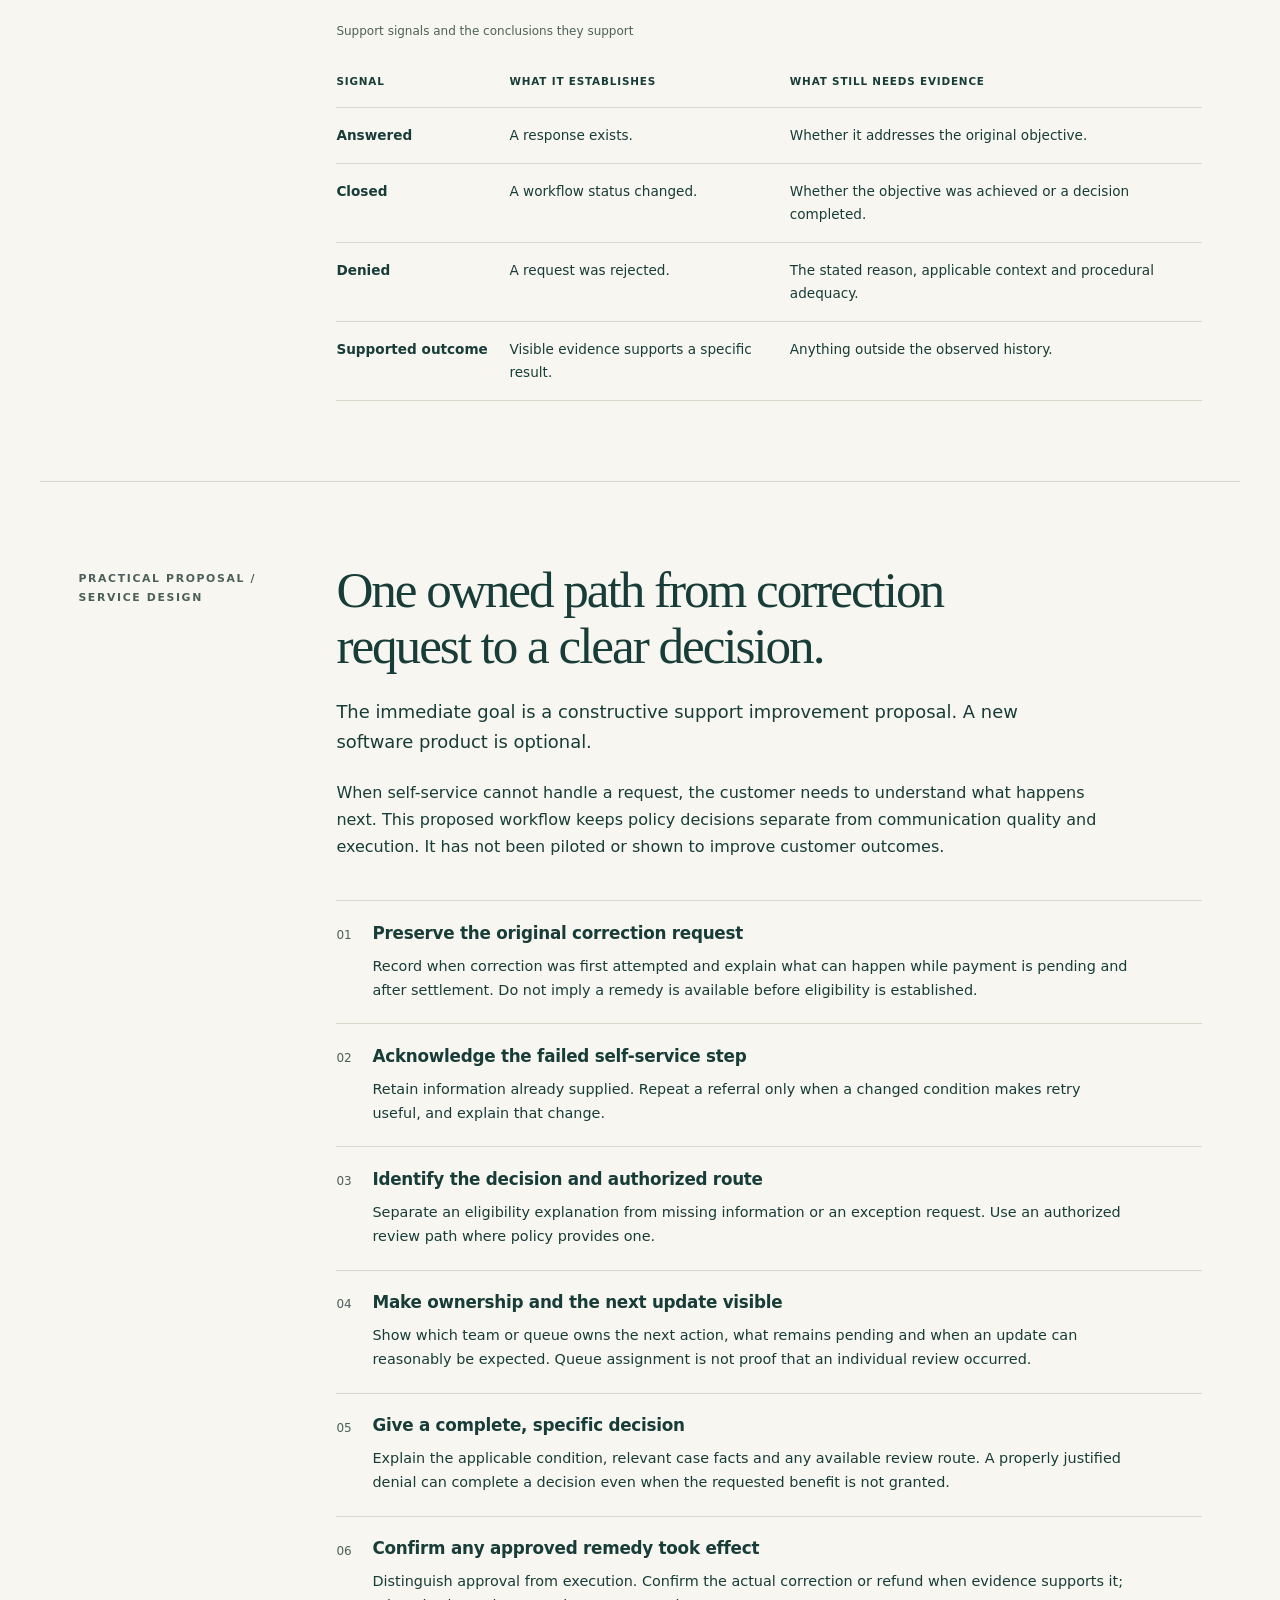
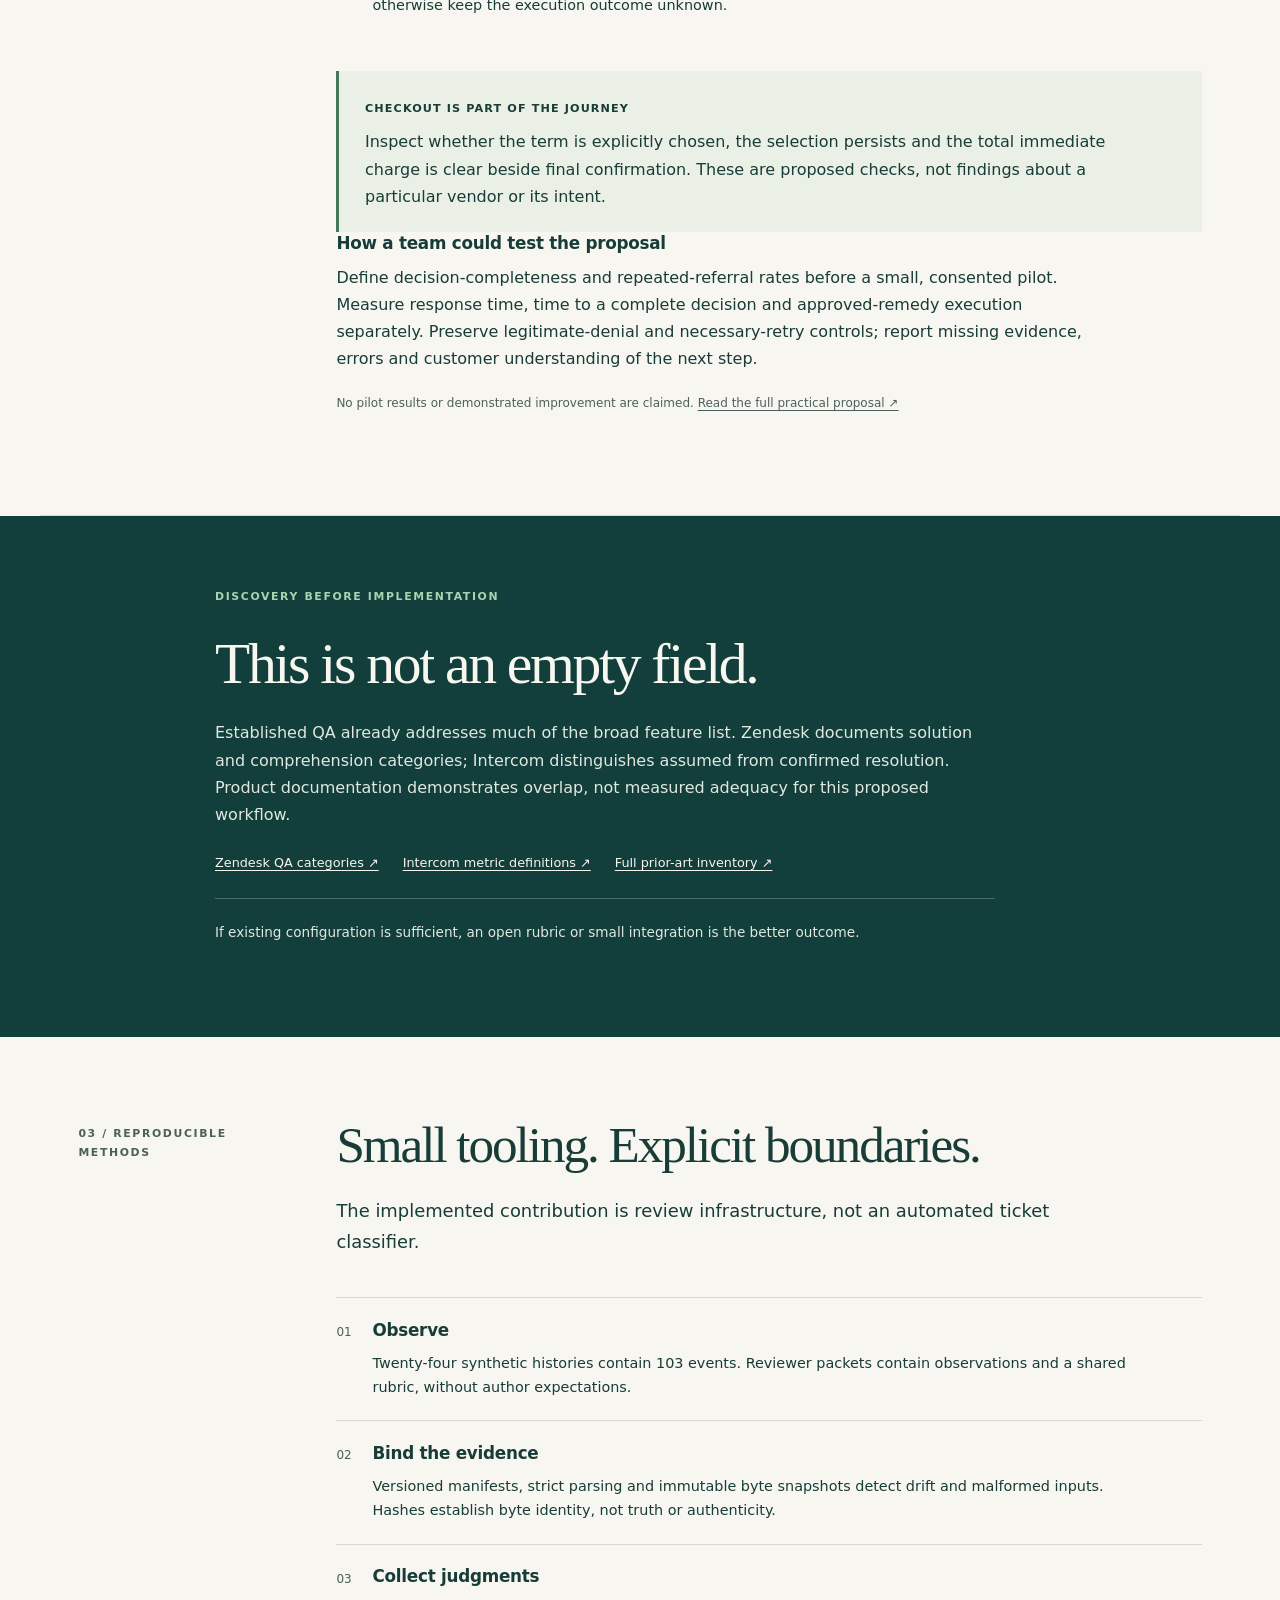
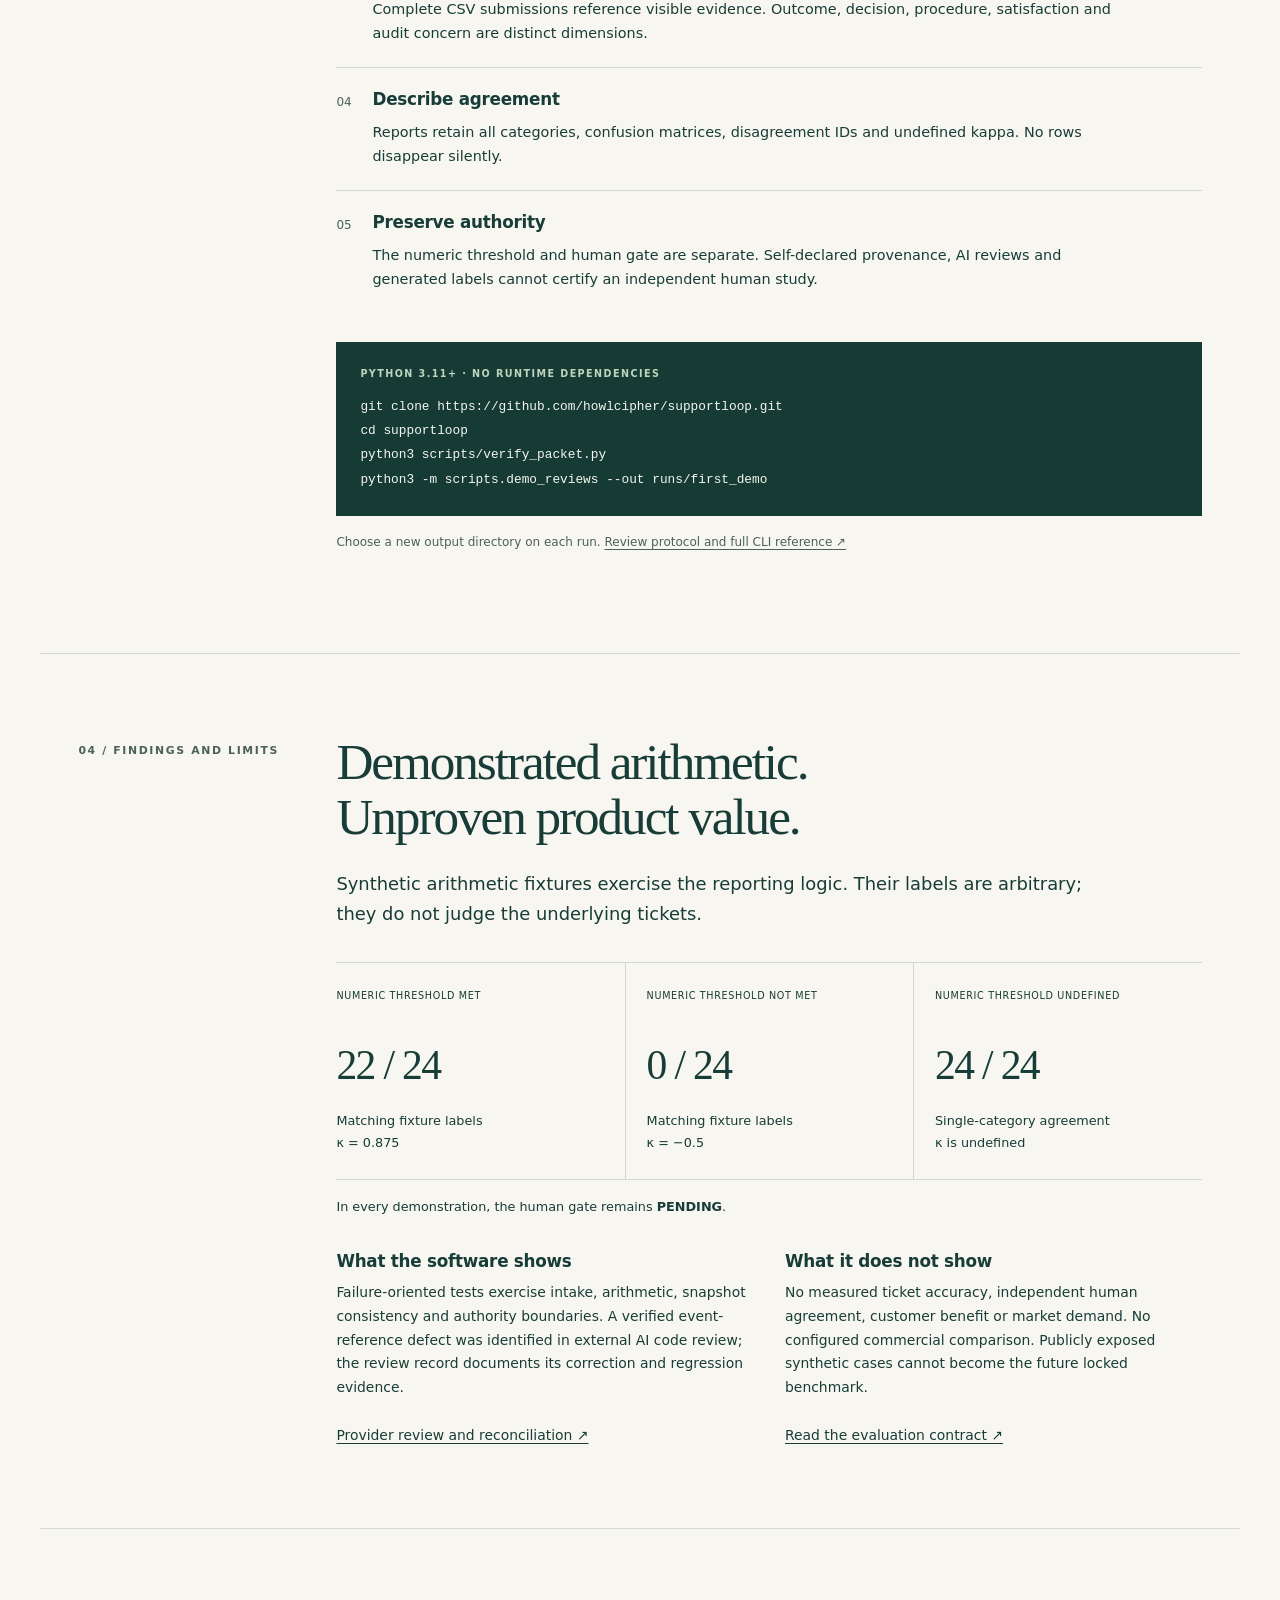
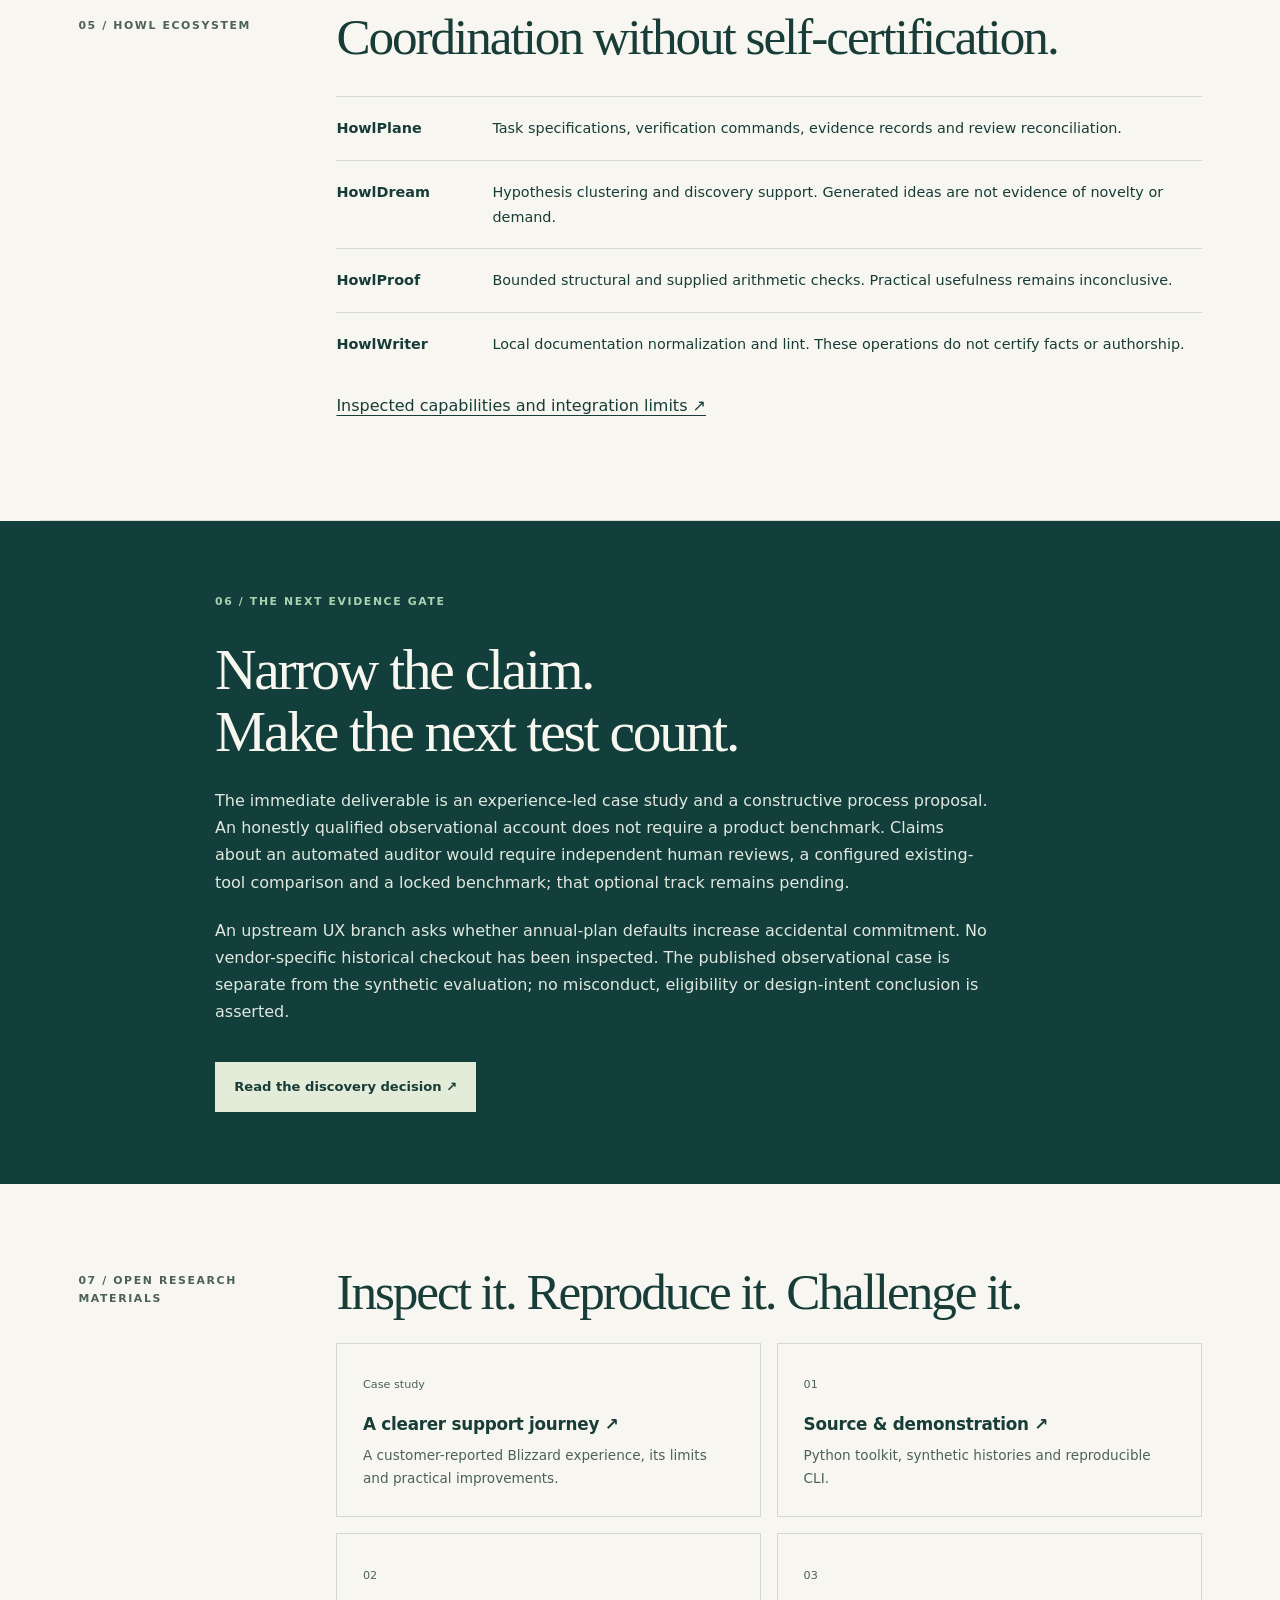
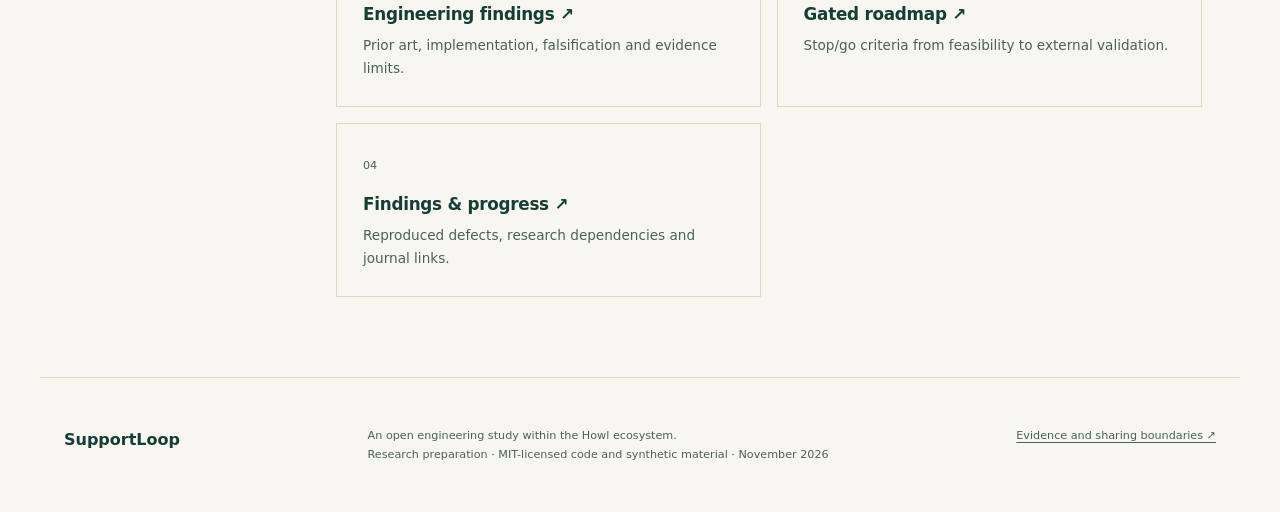
==== commit 5c7405ab: "docs: publish constructive Blizzard support case study (#6)" ====
--- a/site/index.html
+++ b/site/index.html
@@ -36,7 +36,7 @@
     <div class="hero-copy"><p class="eyebrow">Research note 01 / Howl ecosystem</p>
     <h1 id="title">Answered is<br><em>not resolved.</em></h1>
     <p class="dek">What can a support history actually prove about the customer’s outcome?</p>
-    <p class="intro">A customer-reported subscription provider support experience motivates a practical proposal for clearer checkout and support decisions. Open methods keep the evidence boundaries inspectable.</p>
+    <p class="intro">A customer-reported Blizzard support experience motivates a practical proposal for clearer checkout and support decisions. Open methods keep the evidence boundaries inspectable.</p>
     <div class="actions"><a class="button" href="case-study.html">Read the case study <span aria-hidden="true">↓</span></a><a class="text-link" href="#improvements">Explore the improvement proposal ↓</a></div>
     </div>
     <figure class="hero-figure"><img src="assets/evidence-flow.svg" width="560" height="470" alt="A support objective passes through visible replies and status events to an evidence check. Outcome, decision and procedure are assessed separately; missing evidence remains unknown."><figcaption>Conceptual model · not a measured result</figcaption></figure>
@@ -73,7 +73,7 @@
   </div></section>
   <section class="section" aria-labelledby="ecosystem-title"><div class="section-label">05 / Howl ecosystem</div><div><h2 id="ecosystem-title">Coordination without self-certification.</h2><dl class="ecosystem"><div><dt>HowlPlane</dt><dd>Task specifications, verification commands, evidence records and review reconciliation.</dd></div><div><dt>HowlDream</dt><dd>Hypothesis clustering and discovery support. Generated ideas are not evidence of novelty or demand.</dd></div><div><dt>HowlProof</dt><dd>Bounded structural and supplied arithmetic checks. Practical usefulness remains inconclusive.</dd></div><div><dt>HowlWriter</dt><dd>Local documentation normalization and lint. These operations do not certify facts or authorship.</dd></div></dl><p><a href="https://github.com/howlcipher/supportloop/blob/main/docs/howl_workflow.md">Inspected capabilities and integration limits ↗</a></p></div></section>
   <section class="band next" aria-labelledby="next-title"><div class="band-inner"><p class="eyebrow">06 / The next evidence gate</p><h2 id="next-title">Narrow the claim.<br>Make the next test count.</h2><p>The immediate deliverable is an experience-led case study and a constructive process proposal. An honestly qualified observational account does not require a product benchmark. Claims about an automated auditor would require independent human reviews, a configured existing-tool comparison and a locked benchmark; that optional track remains pending.</p><p>An upstream UX branch asks whether annual-plan defaults increase accidental commitment. No vendor-specific historical checkout has been inspected. The published observational case is separate from the synthetic evaluation; no misconduct, eligibility or design-intent conclusion is asserted.</p><a class="button light" href="https://github.com/howlcipher/supportloop/blob/main/docs/completion_decision.md">Read the discovery decision ↗</a></div></section>
-  <section class="section resources" id="resources" aria-labelledby="resources-title"><div class="section-label">07 / Open research materials</div><div><h2 id="resources-title">Inspect it. Reproduce it. Challenge it.</h2><div class="resource-grid"><a href="case-study.html"><span>Case study</span><h3>A clearer support journey ↗</h3><p>A customer-reported subscription provider experience, its limits and practical improvements.</p></a><a href="https://github.com/howlcipher/supportloop"><span>01</span><h3>Source &amp; demonstration ↗</h3><p>Python toolkit, synthetic histories and reproducible CLI.</p></a><a href="https://github.com/howlcipher/supportloop/blob/main/docs/engineering_findings.md"><span>02</span><h3>Engineering findings ↗</h3><p>Prior art, implementation, falsification and evidence limits.</p></a><a href="https://github.com/howlcipher/supportloop/blob/main/ROADMAP.md"><span>03</span><h3>Gated roadmap ↗</h3><p>Stop/go criteria from feasibility to external validation.</p></a><a href="https://github.com/howlcipher/supportloop/blob/main/issues.md"><span>04</span><h3>Findings &amp; progress ↗</h3><p>Reproduced defects, research dependencies and journal links.</p></a></div></div></section>
+  <section class="section resources" id="resources" aria-labelledby="resources-title"><div class="section-label">07 / Open research materials</div><div><h2 id="resources-title">Inspect it. Reproduce it. Challenge it.</h2><div class="resource-grid"><a href="case-study.html"><span>Case study</span><h3>A clearer support journey ↗</h3><p>A customer-reported Blizzard experience, its limits and practical improvements.</p></a><a href="https://github.com/howlcipher/supportloop"><span>01</span><h3>Source &amp; demonstration ↗</h3><p>Python toolkit, synthetic histories and reproducible CLI.</p></a><a href="https://github.com/howlcipher/supportloop/blob/main/docs/engineering_findings.md"><span>02</span><h3>Engineering findings ↗</h3><p>Prior art, implementation, falsification and evidence limits.</p></a><a href="https://github.com/howlcipher/supportloop/blob/main/ROADMAP.md"><span>03</span><h3>Gated roadmap ↗</h3><p>Stop/go criteria from feasibility to external validation.</p></a><a href="https://github.com/howlcipher/supportloop/blob/main/issues.md"><span>04</span><h3>Findings &amp; progress ↗</h3><p>Reproduced defects, research dependencies and journal links.</p></a></div></div></section>
 </main>
 <footer><a class="footer-brand" href="#top">SupportLoop</a><p>An open engineering study within the Howl ecosystem.<br>Research preparation · MIT-licensed code and synthetic material · November 2026</p><a href="https://github.com/howlcipher/supportloop/blob/main/SHARING.md">Evidence and sharing boundaries ↗</a></footer>
 </body>
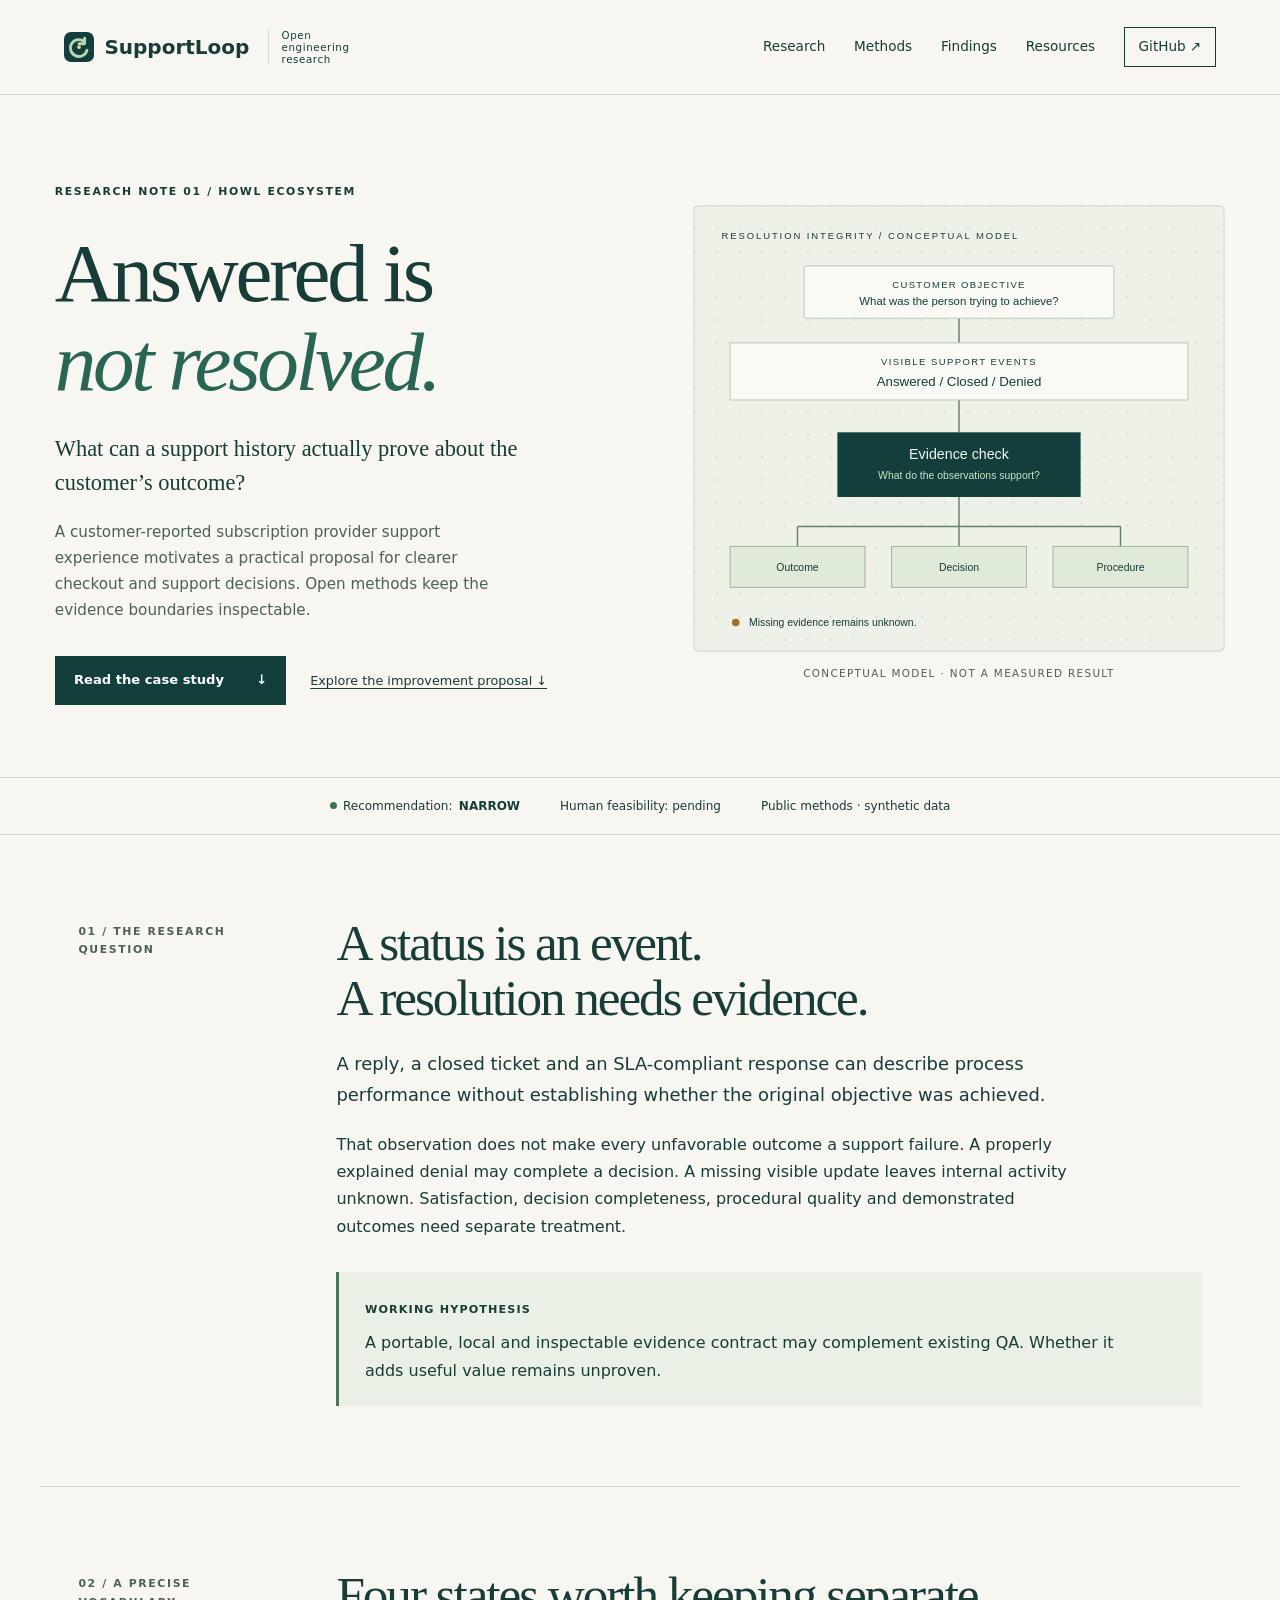
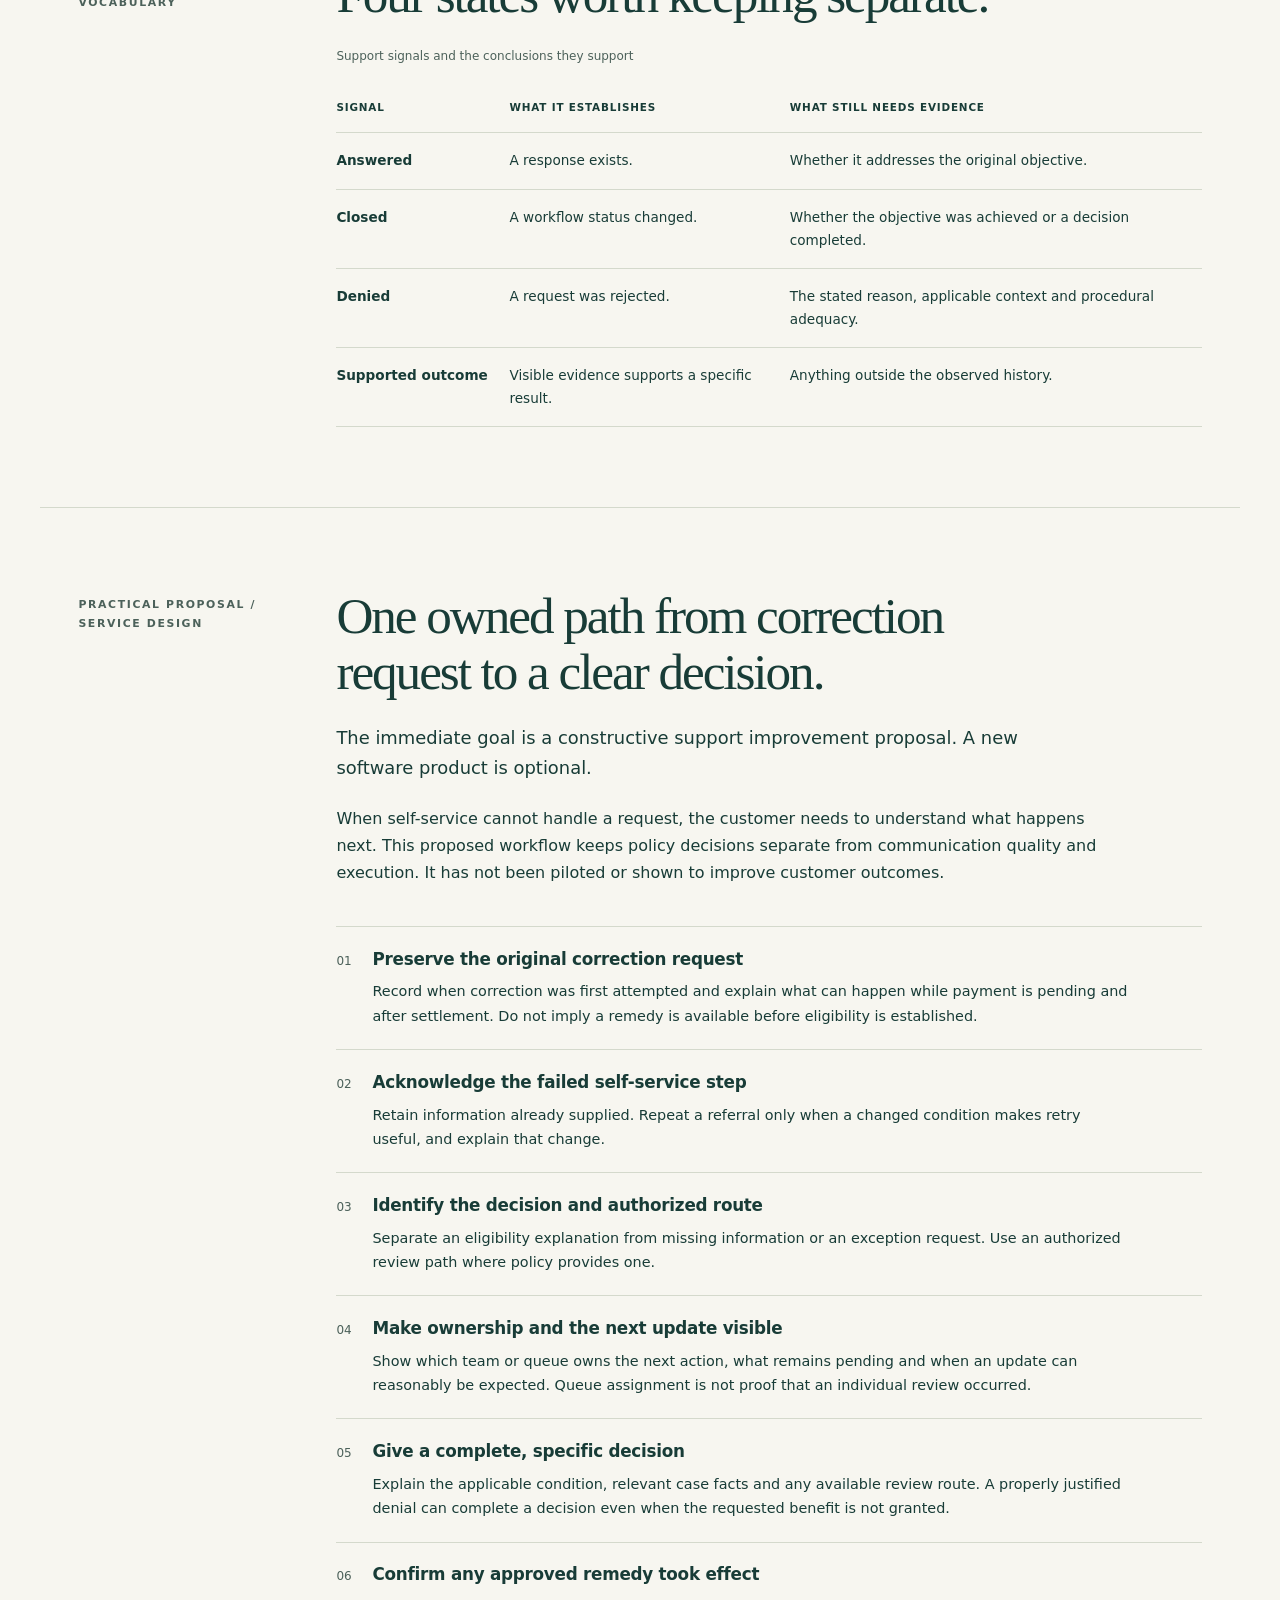
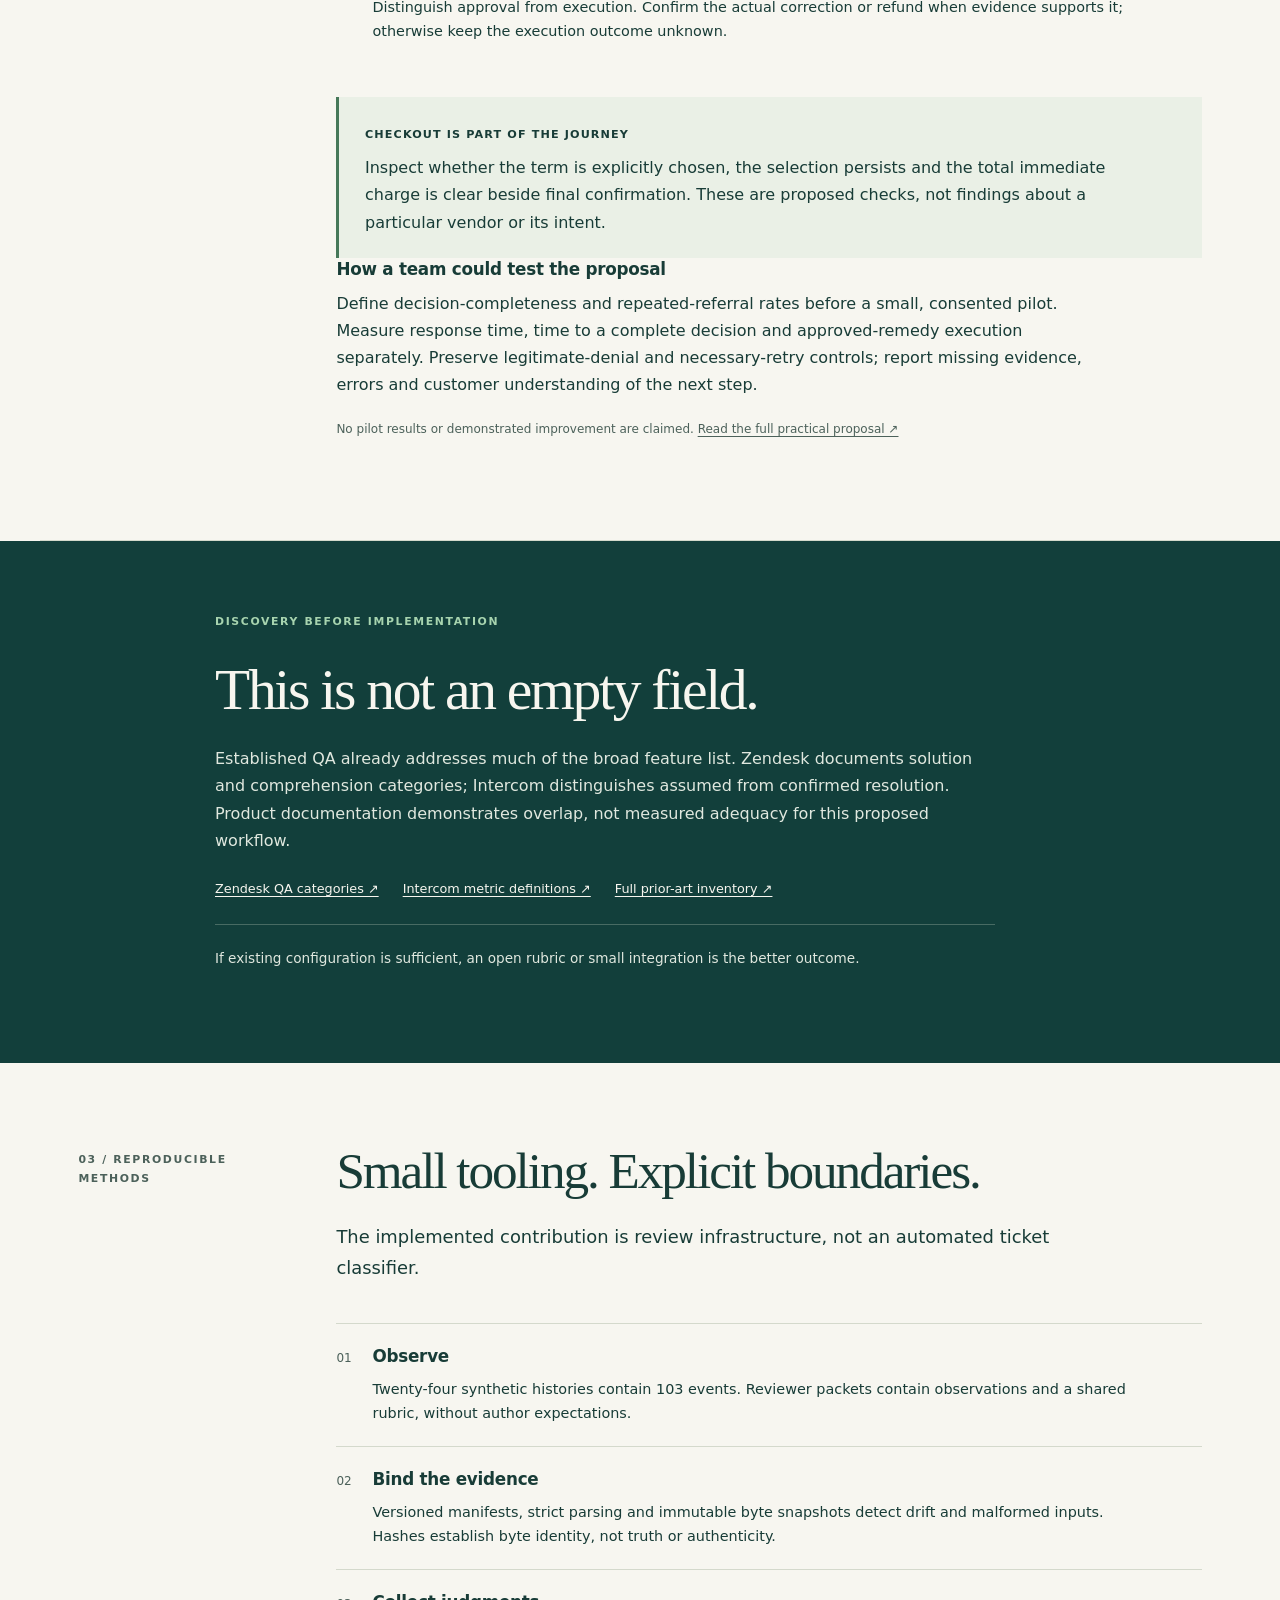
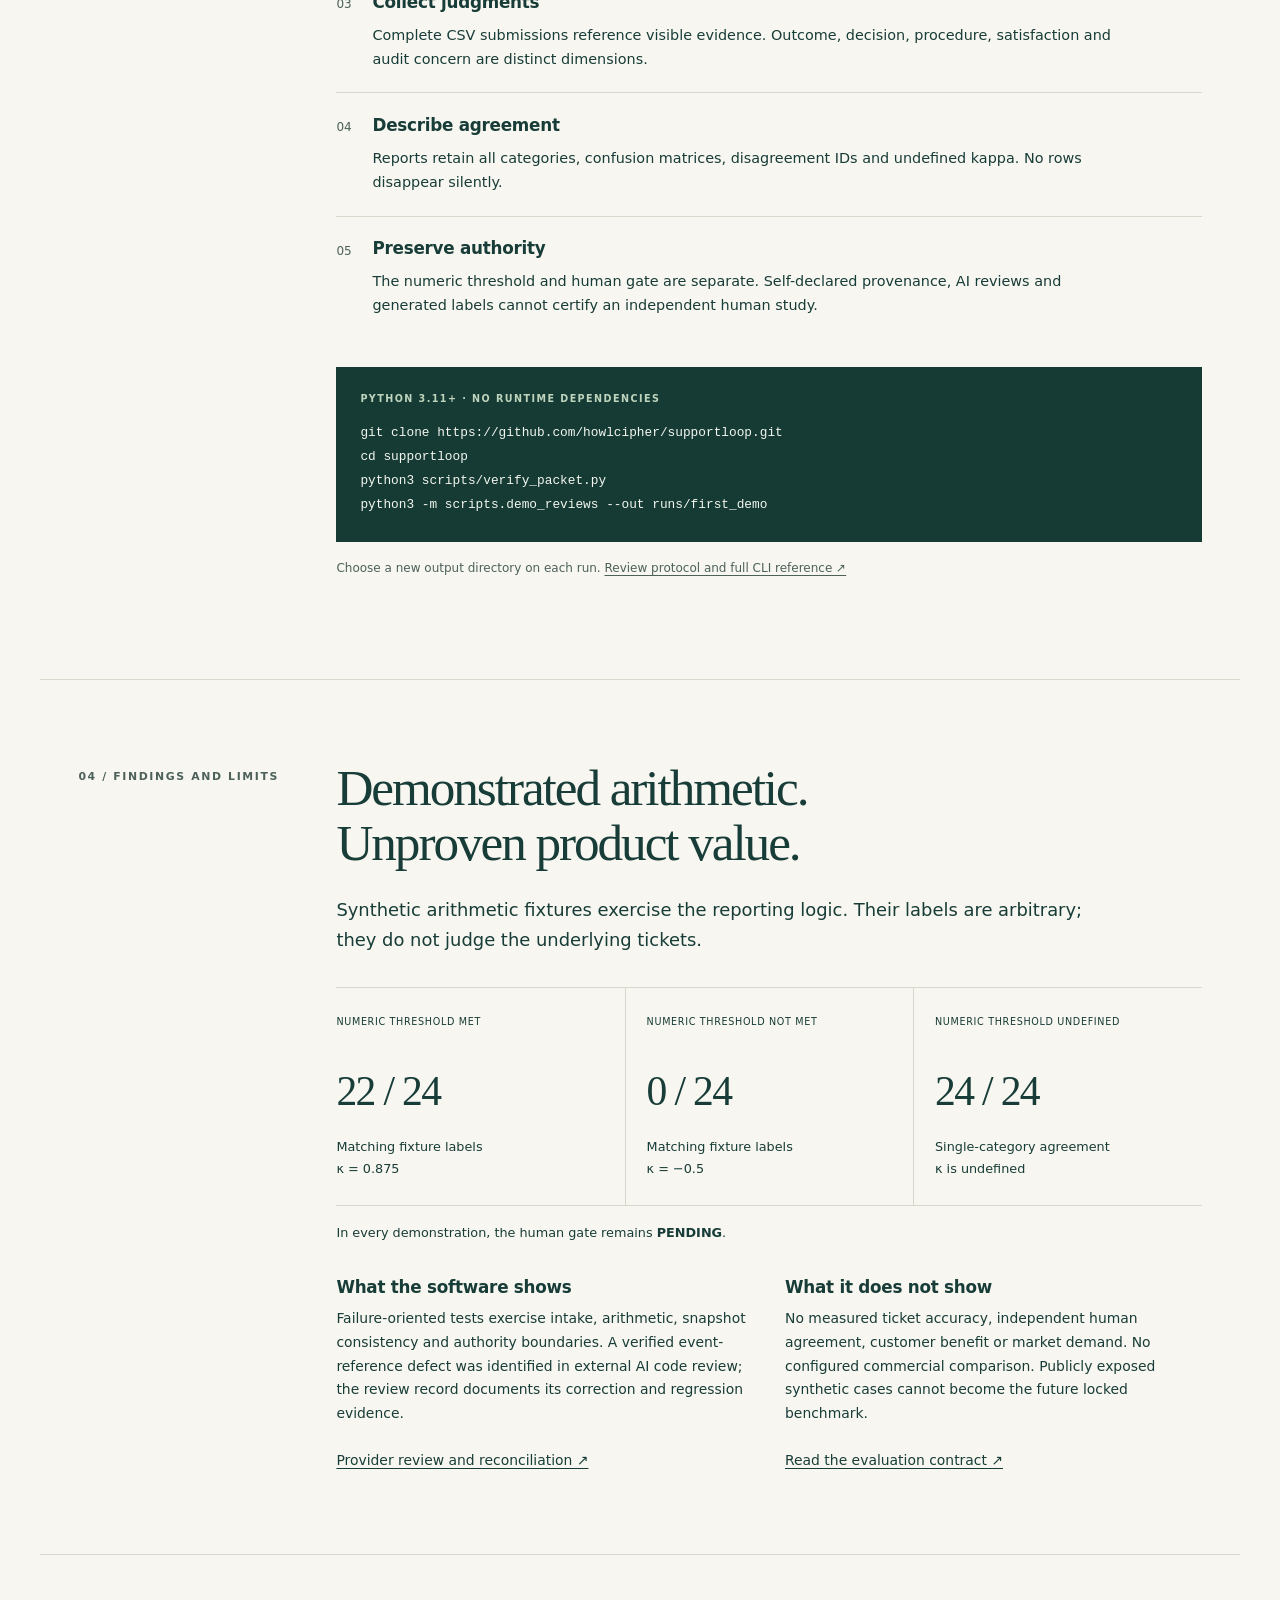
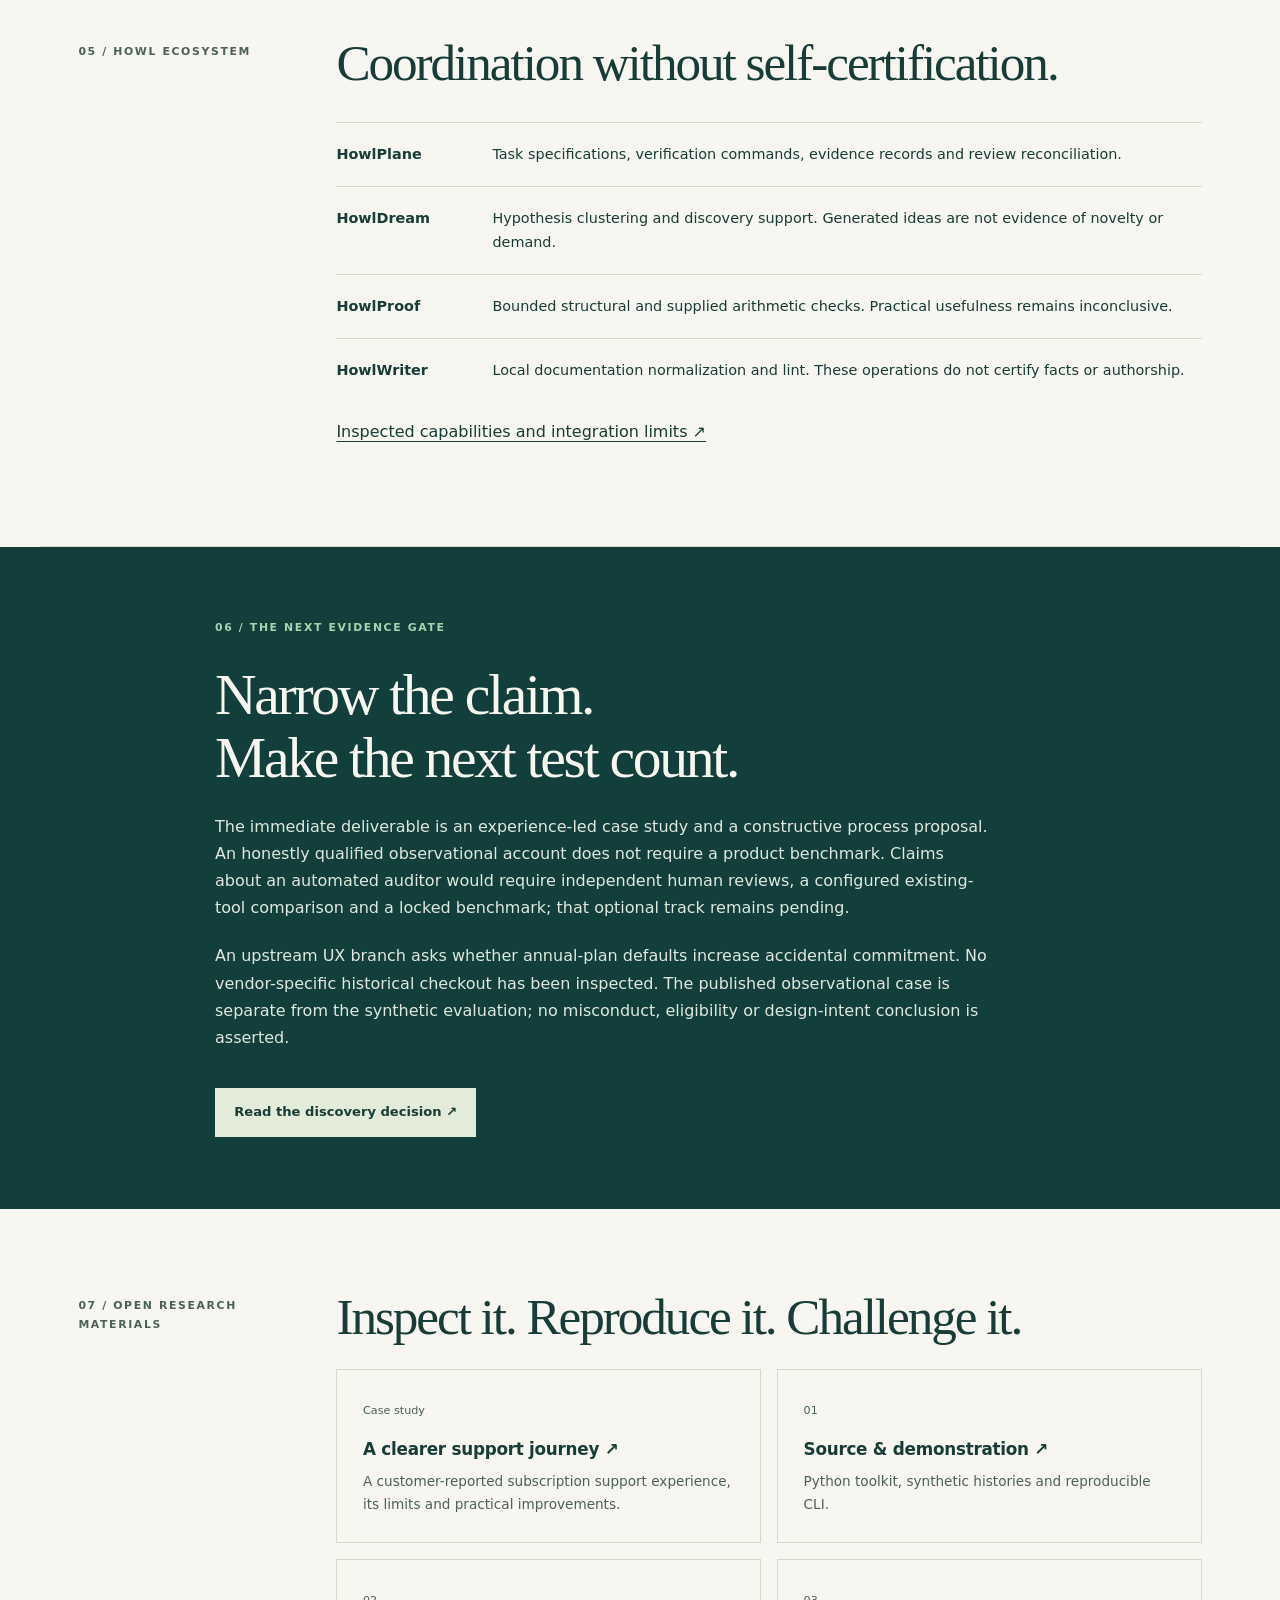
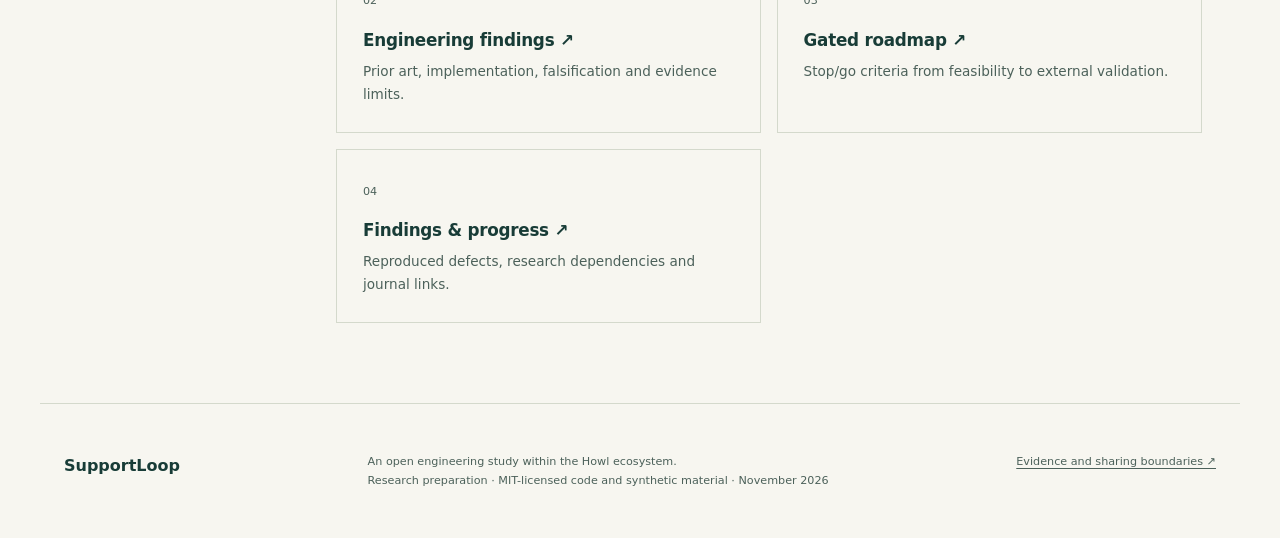
==== commit 20ffc07c: "docs: anonymize public support case study" ====
--- a/site/index.html
+++ b/site/index.html
@@ -36,7 +36,7 @@
     <div class="hero-copy"><p class="eyebrow">Research note 01 / Howl ecosystem</p>
     <h1 id="title">Answered is<br><em>not resolved.</em></h1>
     <p class="dek">What can a support history actually prove about the customer’s outcome?</p>
-    <p class="intro">A customer-reported Blizzard support experience motivates a practical proposal for clearer checkout and support decisions. Open methods keep the evidence boundaries inspectable.</p>
+    <p class="intro">A customer-reported subscription provider support experience motivates a practical proposal for clearer checkout and support decisions. Open methods keep the evidence boundaries inspectable.</p>
     <div class="actions"><a class="button" href="case-study.html">Read the case study <span aria-hidden="true">↓</span></a><a class="text-link" href="#improvements">Explore the improvement proposal ↓</a></div>
     </div>
     <figure class="hero-figure"><img src="assets/evidence-flow.svg" width="560" height="470" alt="A support objective passes through visible replies and status events to an evidence check. Outcome, decision and procedure are assessed separately; missing evidence remains unknown."><figcaption>Conceptual model · not a measured result</figcaption></figure>
@@ -73,7 +73,7 @@
   </div></section>
   <section class="section" aria-labelledby="ecosystem-title"><div class="section-label">05 / Howl ecosystem</div><div><h2 id="ecosystem-title">Coordination without self-certification.</h2><dl class="ecosystem"><div><dt>HowlPlane</dt><dd>Task specifications, verification commands, evidence records and review reconciliation.</dd></div><div><dt>HowlDream</dt><dd>Hypothesis clustering and discovery support. Generated ideas are not evidence of novelty or demand.</dd></div><div><dt>HowlProof</dt><dd>Bounded structural and supplied arithmetic checks. Practical usefulness remains inconclusive.</dd></div><div><dt>HowlWriter</dt><dd>Local documentation normalization and lint. These operations do not certify facts or authorship.</dd></div></dl><p><a href="https://github.com/howlcipher/supportloop/blob/main/docs/howl_workflow.md">Inspected capabilities and integration limits ↗</a></p></div></section>
   <section class="band next" aria-labelledby="next-title"><div class="band-inner"><p class="eyebrow">06 / The next evidence gate</p><h2 id="next-title">Narrow the claim.<br>Make the next test count.</h2><p>The immediate deliverable is an experience-led case study and a constructive process proposal. An honestly qualified observational account does not require a product benchmark. Claims about an automated auditor would require independent human reviews, a configured existing-tool comparison and a locked benchmark; that optional track remains pending.</p><p>An upstream UX branch asks whether annual-plan defaults increase accidental commitment. No vendor-specific historical checkout has been inspected. The published observational case is separate from the synthetic evaluation; no misconduct, eligibility or design-intent conclusion is asserted.</p><a class="button light" href="https://github.com/howlcipher/supportloop/blob/main/docs/completion_decision.md">Read the discovery decision ↗</a></div></section>
-  <section class="section resources" id="resources" aria-labelledby="resources-title"><div class="section-label">07 / Open research materials</div><div><h2 id="resources-title">Inspect it. Reproduce it. Challenge it.</h2><div class="resource-grid"><a href="case-study.html"><span>Case study</span><h3>A clearer support journey ↗</h3><p>A customer-reported Blizzard experience, its limits and practical improvements.</p></a><a href="https://github.com/howlcipher/supportloop"><span>01</span><h3>Source &amp; demonstration ↗</h3><p>Python toolkit, synthetic histories and reproducible CLI.</p></a><a href="https://github.com/howlcipher/supportloop/blob/main/docs/engineering_findings.md"><span>02</span><h3>Engineering findings ↗</h3><p>Prior art, implementation, falsification and evidence limits.</p></a><a href="https://github.com/howlcipher/supportloop/blob/main/ROADMAP.md"><span>03</span><h3>Gated roadmap ↗</h3><p>Stop/go criteria from feasibility to external validation.</p></a><a href="https://github.com/howlcipher/supportloop/blob/main/issues.md"><span>04</span><h3>Findings &amp; progress ↗</h3><p>Reproduced defects, research dependencies and journal links.</p></a></div></div></section>
+  <section class="section resources" id="resources" aria-labelledby="resources-title"><div class="section-label">07 / Open research materials</div><div><h2 id="resources-title">Inspect it. Reproduce it. Challenge it.</h2><div class="resource-grid"><a href="case-study.html"><span>Case study</span><h3>A clearer support journey ↗</h3><p>A customer-reported subscription support experience, its limits and practical improvements.</p></a><a href="https://github.com/howlcipher/supportloop"><span>01</span><h3>Source &amp; demonstration ↗</h3><p>Python toolkit, synthetic histories and reproducible CLI.</p></a><a href="https://github.com/howlcipher/supportloop/blob/main/docs/engineering_findings.md"><span>02</span><h3>Engineering findings ↗</h3><p>Prior art, implementation, falsification and evidence limits.</p></a><a href="https://github.com/howlcipher/supportloop/blob/main/ROADMAP.md"><span>03</span><h3>Gated roadmap ↗</h3><p>Stop/go criteria from feasibility to external validation.</p></a><a href="https://github.com/howlcipher/supportloop/blob/main/issues.md"><span>04</span><h3>Findings &amp; progress ↗</h3><p>Reproduced defects, research dependencies and journal links.</p></a></div></div></section>
 </main>
 <footer><a class="footer-brand" href="#top">SupportLoop</a><p>An open engineering study within the Howl ecosystem.<br>Research preparation · MIT-licensed code and synthetic material · November 2026</p><a href="https://github.com/howlcipher/supportloop/blob/main/SHARING.md">Evidence and sharing boundaries ↗</a></footer>
 </body>
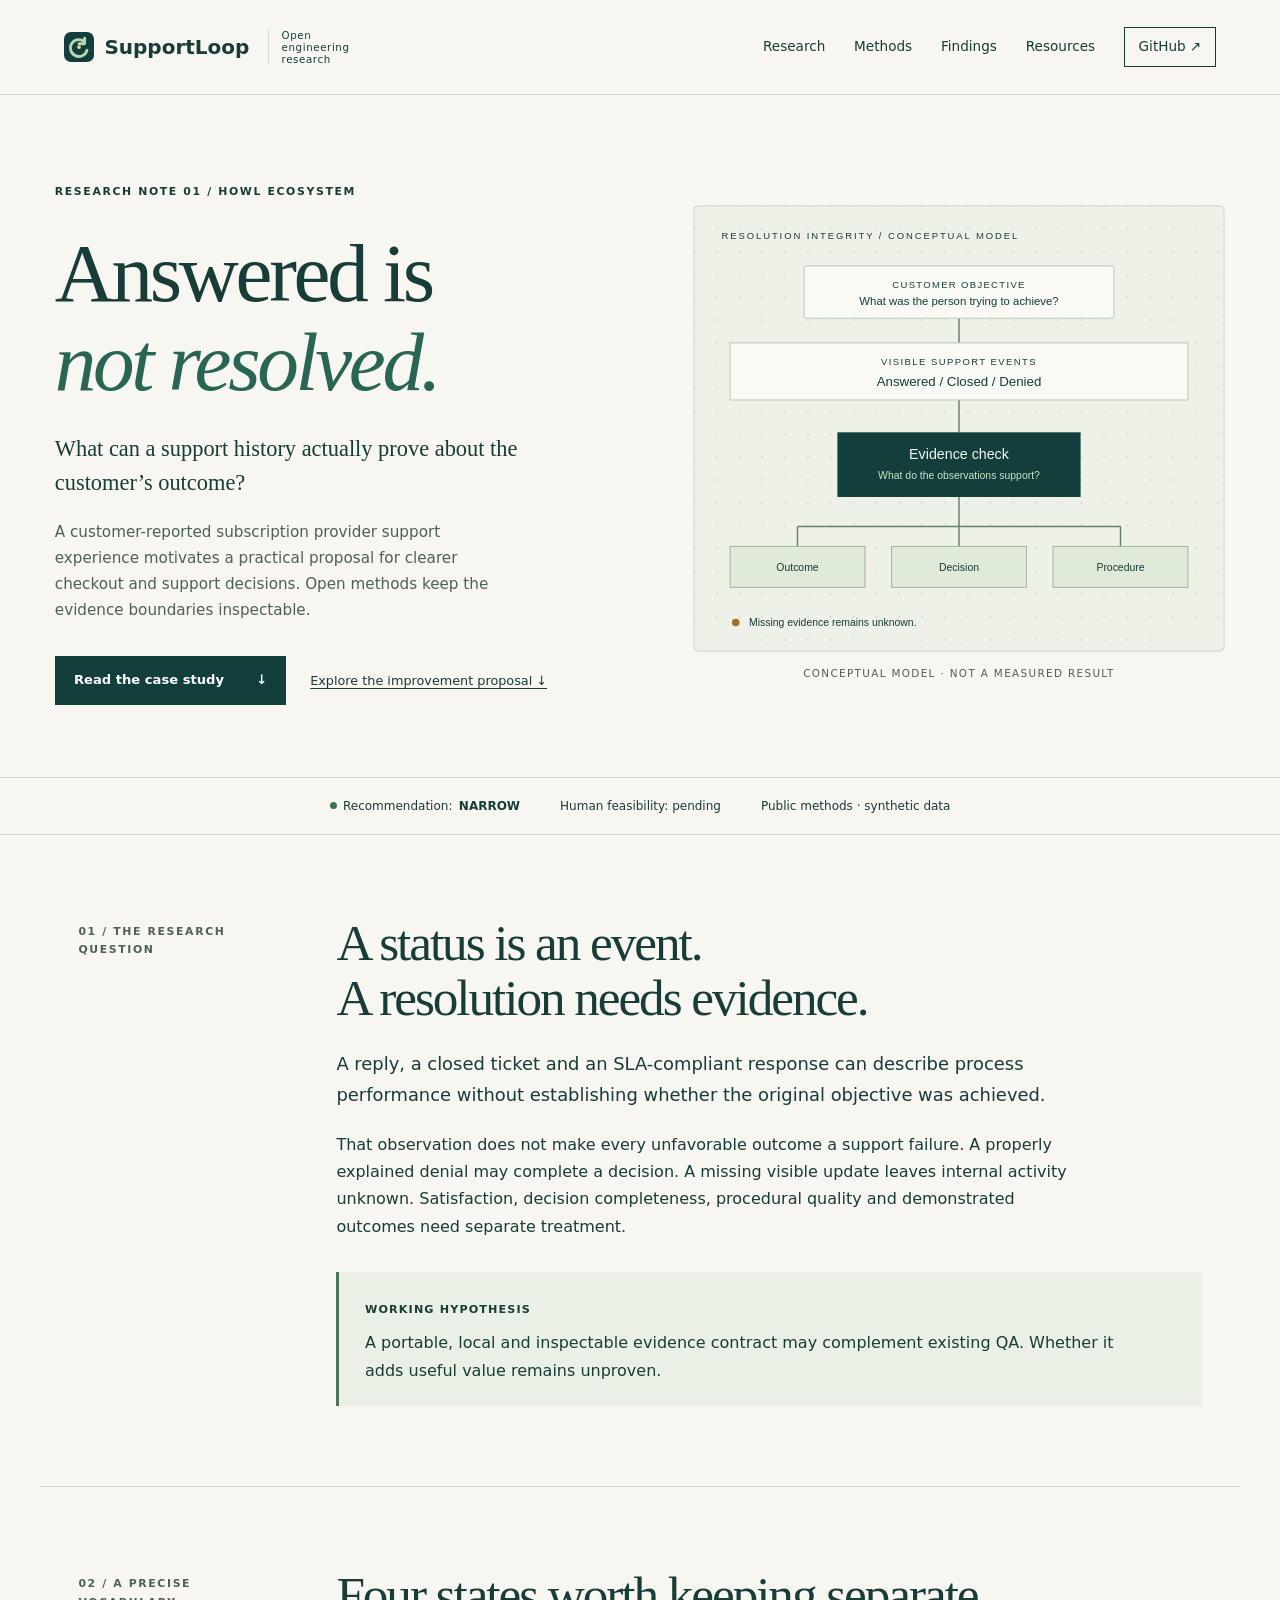
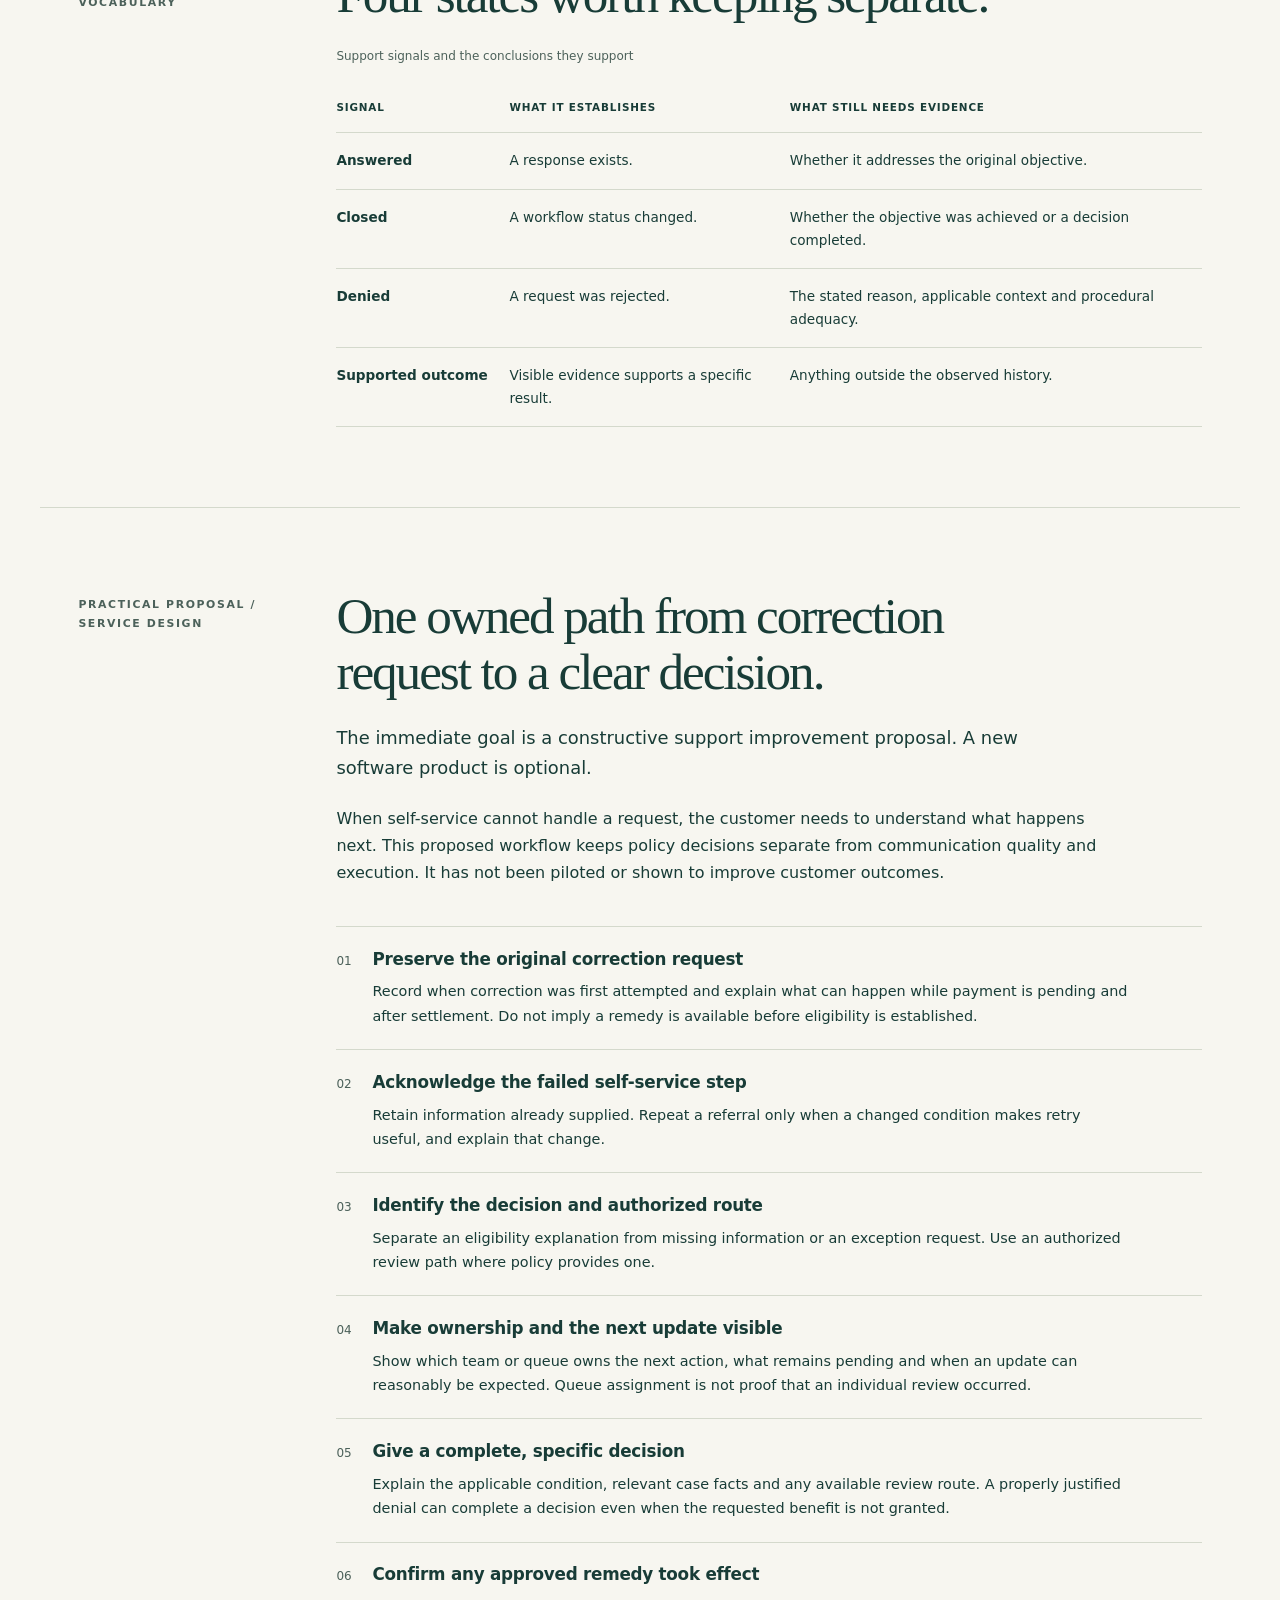
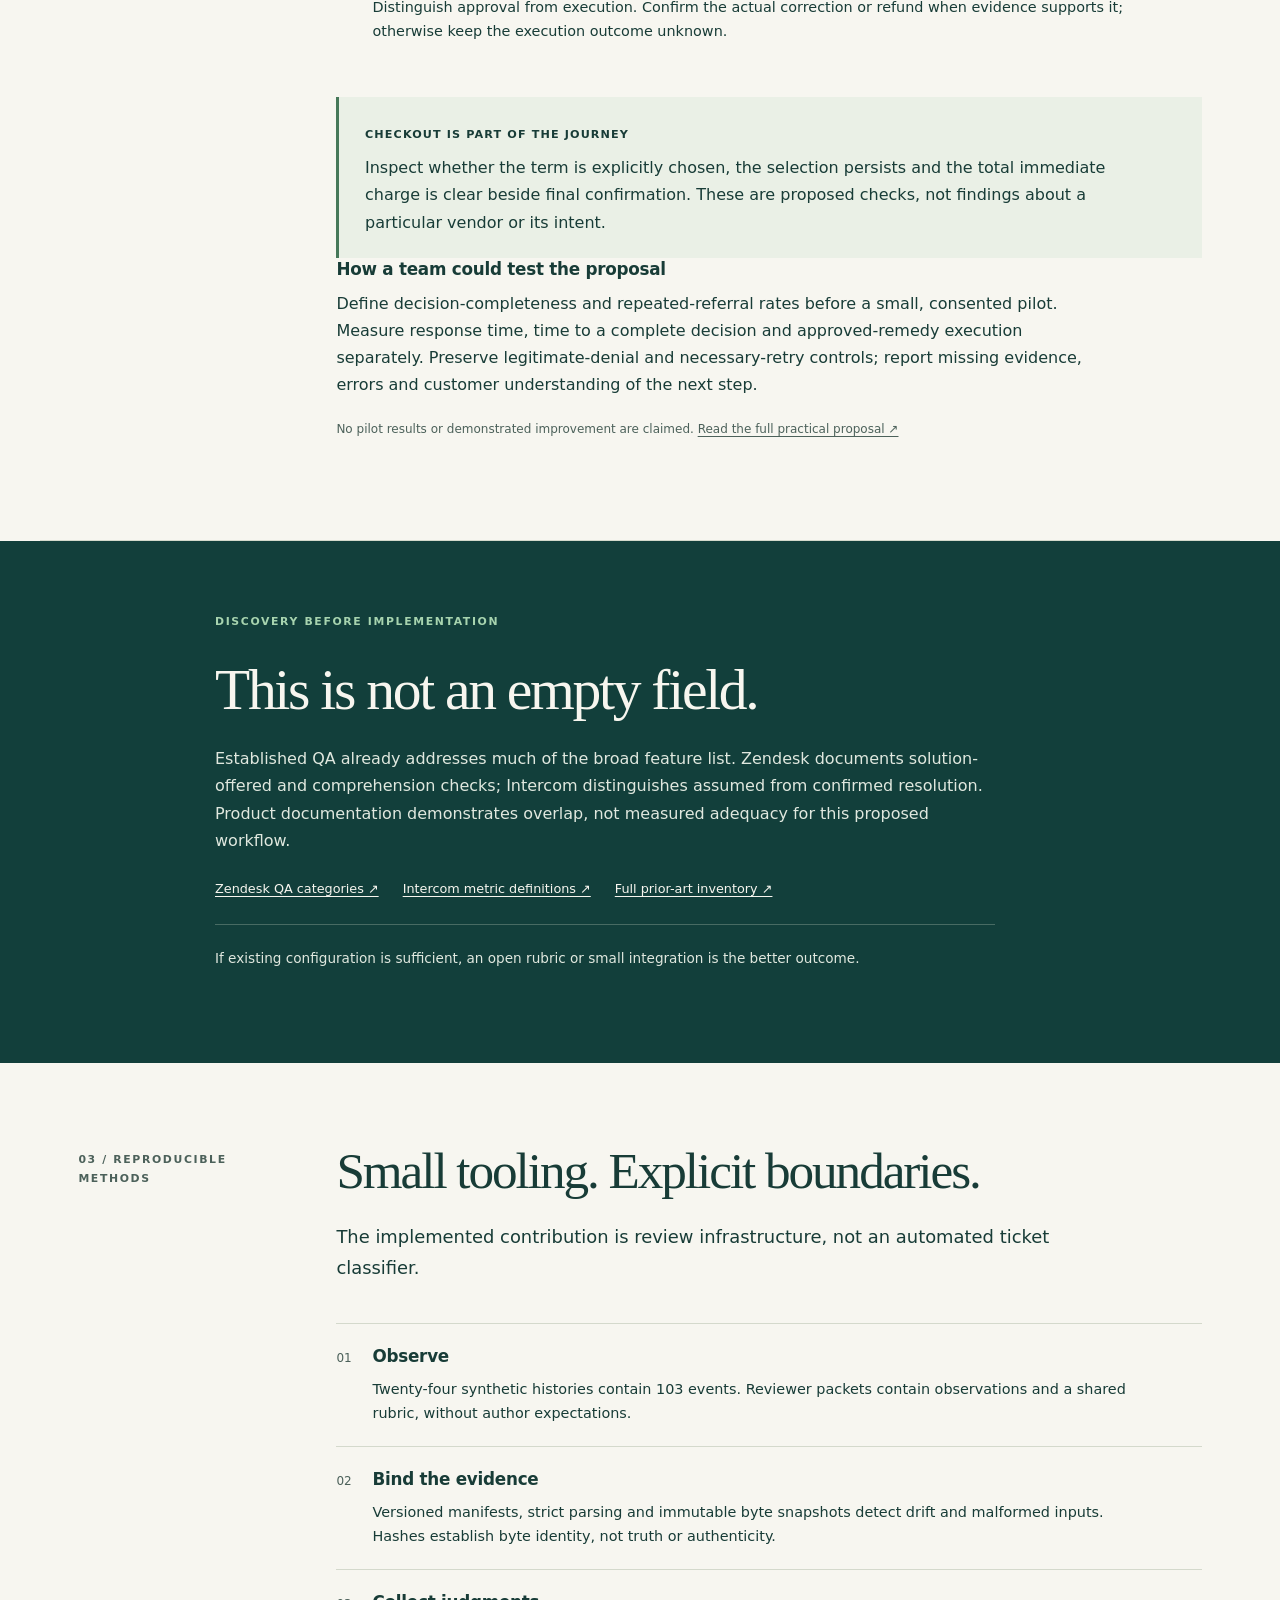
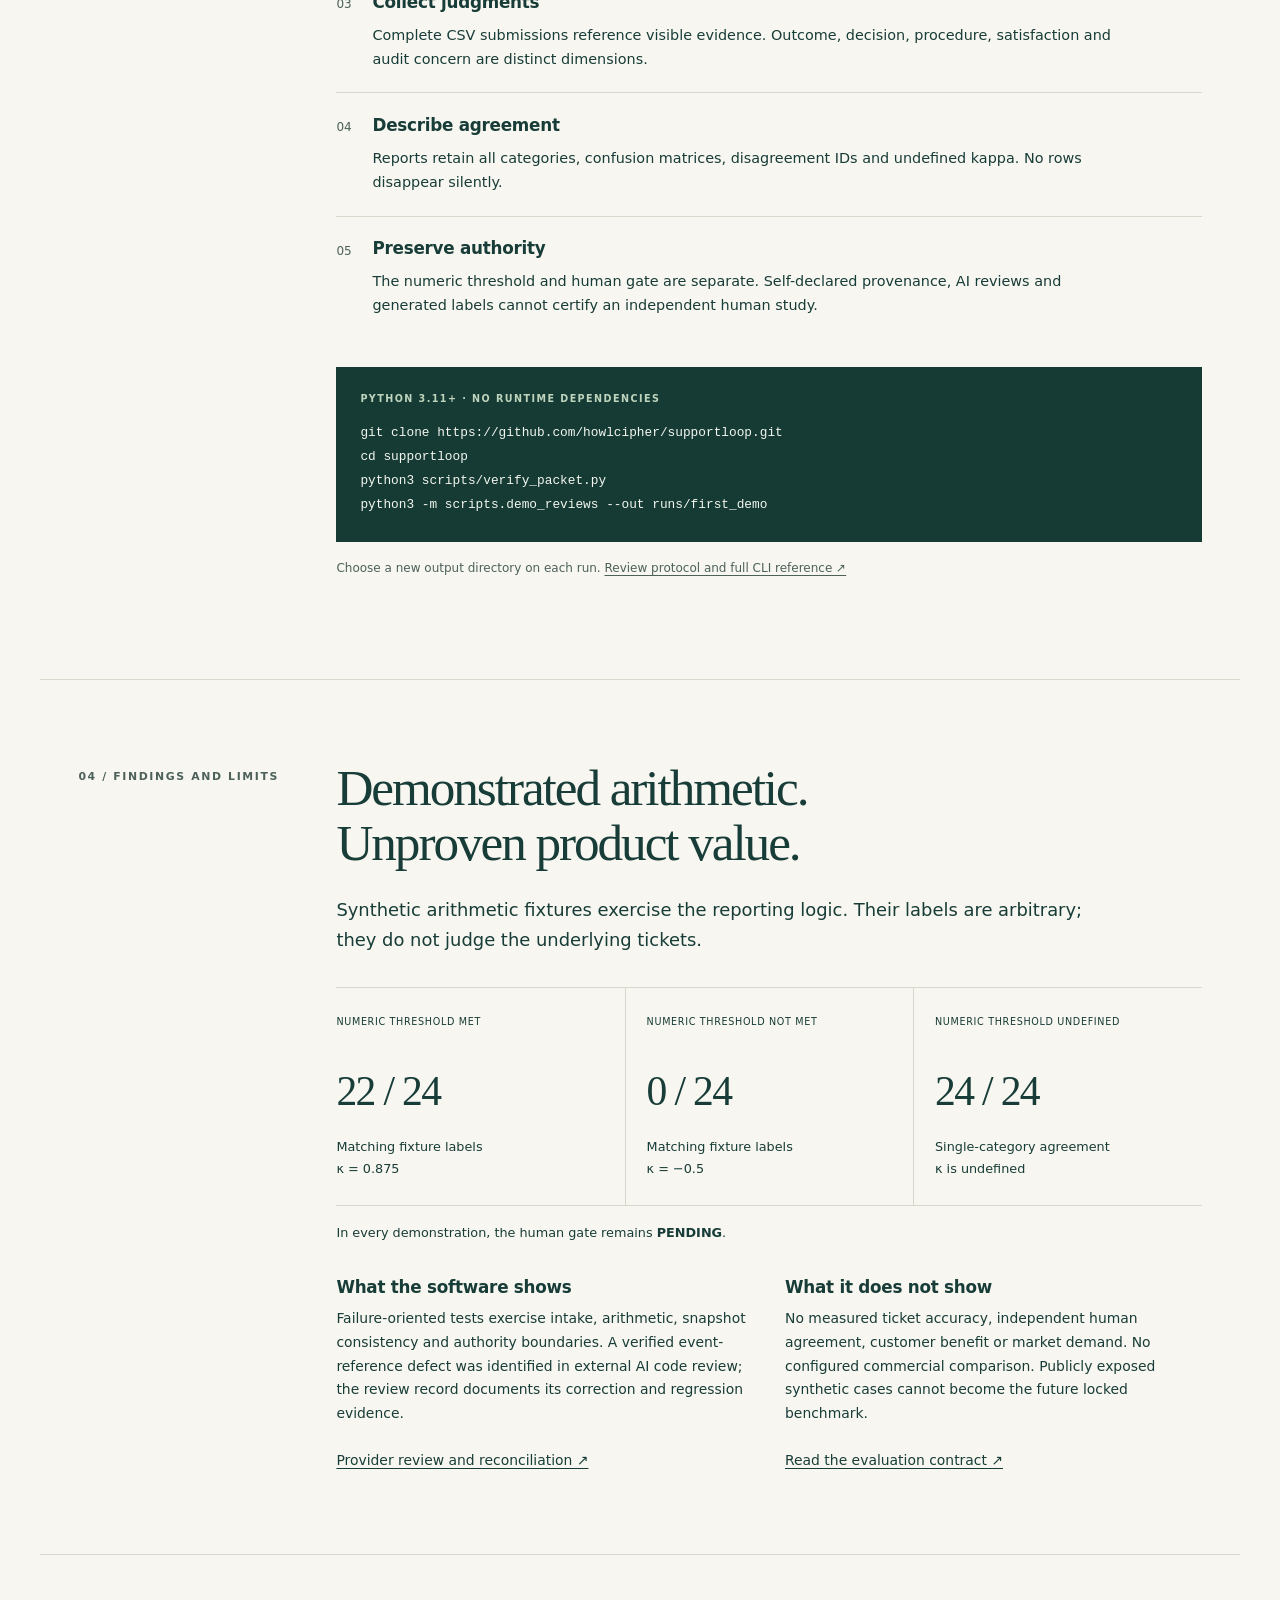
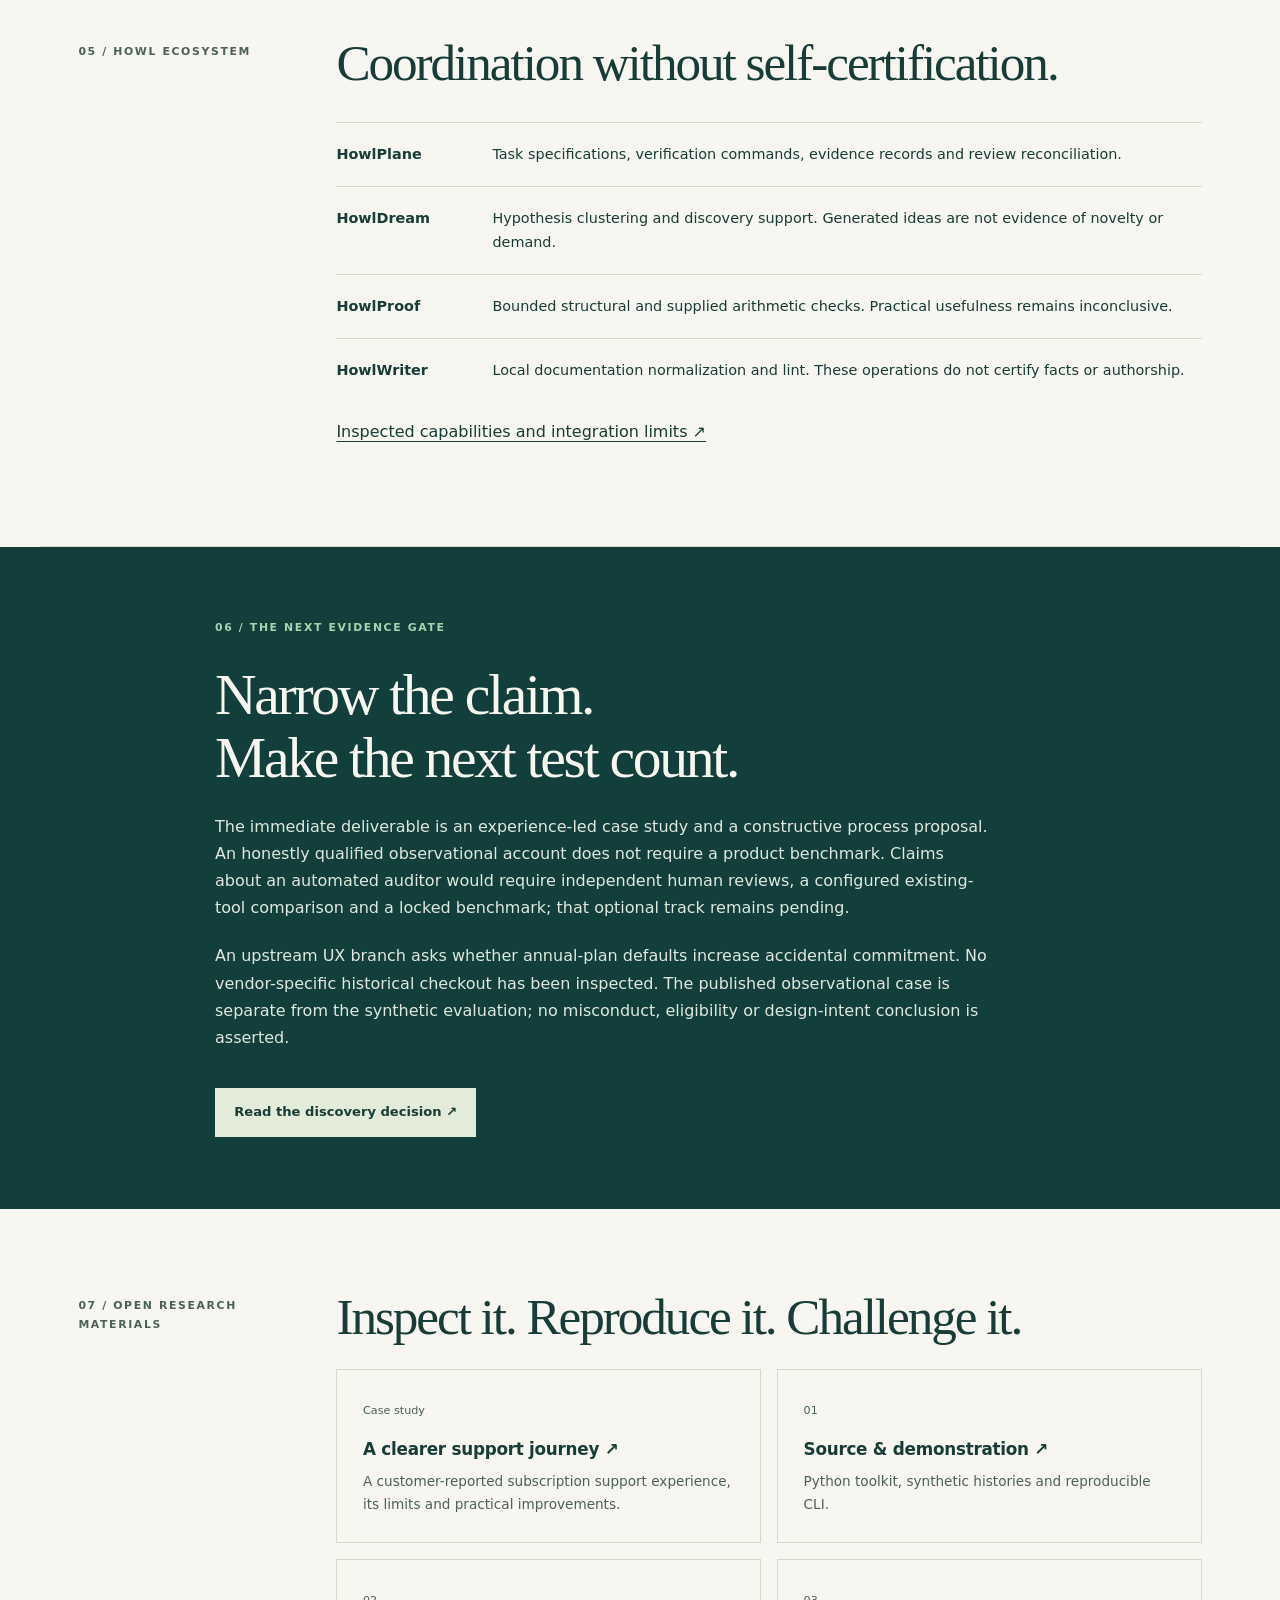
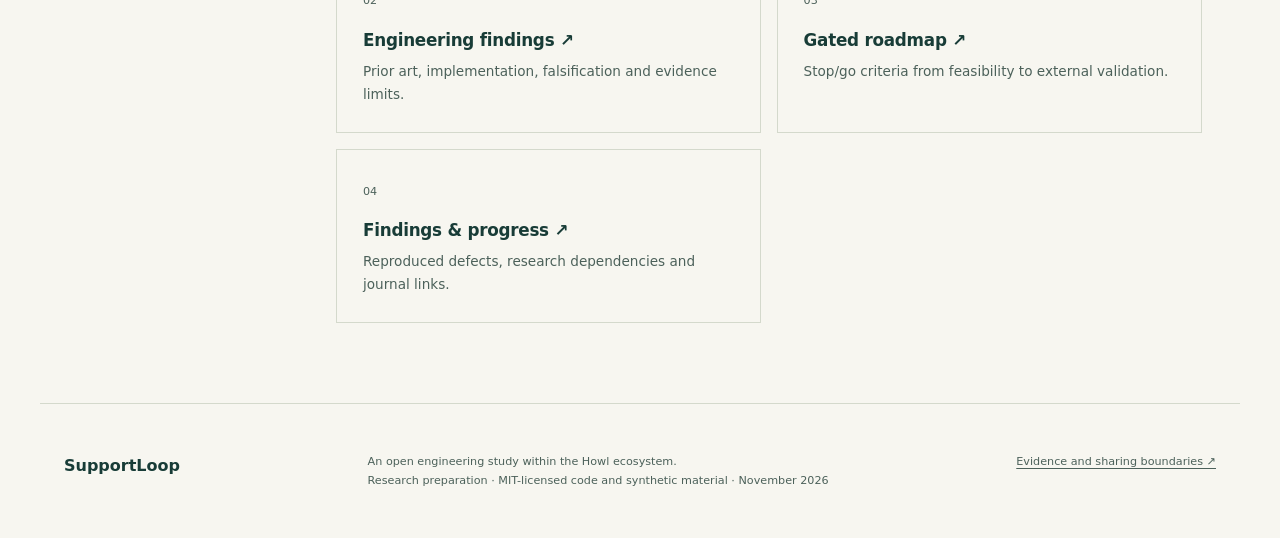
==== commit ba964c4a: "fix: resolve audit findings and add scoped proof verification" ====
--- a/site/index.html
+++ b/site/index.html
@@ -60,7 +60,7 @@
   <ol class="method-list"><li><div><h3>Preserve the original correction request</h3><p>Record when correction was first attempted and explain what can happen while payment is pending and after settlement. Do not imply a remedy is available before eligibility is established.</p></div></li><li><div><h3>Acknowledge the failed self-service step</h3><p>Retain information already supplied. Repeat a referral only when a changed condition makes retry useful, and explain that change.</p></div></li><li><div><h3>Identify the decision and authorized route</h3><p>Separate an eligibility explanation from missing information or an exception request. Use an authorized review path where policy provides one.</p></div></li><li><div><h3>Make ownership and the next update visible</h3><p>Show which team or queue owns the next action, what remains pending and when an update can reasonably be expected. Queue assignment is not proof that an individual review occurred.</p></div></li><li><div><h3>Give a complete, specific decision</h3><p>Explain the applicable condition, relevant case facts and any available review route. A properly justified denial can complete a decision even when the requested benefit is not granted.</p></div></li><li><div><h3>Confirm any approved remedy took effect</h3><p>Distinguish approval from execution. Confirm the actual correction or refund when evidence supports it; otherwise keep the execution outcome unknown.</p></div></li></ol>
   <div class="callout"><strong>Checkout is part of the journey</strong><p>Inspect whether the term is explicitly chosen, the selection persists and the total immediate charge is clear beside final confirmation. These are proposed checks, not findings about a particular vendor or its intent.</p></div>
   <h3>How a team could test the proposal</h3><p>Define decision-completeness and repeated-referral rates before a small, consented pilot. Measure response time, time to a complete decision and approved-remedy execution separately. Preserve legitimate-denial and necessary-retry controls; report missing evidence, errors and customer understanding of the next step.</p><p class="small">No pilot results or demonstrated improvement are claimed. <a href="https://github.com/howlcipher/supportloop/blob/main/docs/support_improvement_proposal.md">Read the full practical proposal ↗</a></p></div></section>
-  <section class="prior-art band" aria-labelledby="prior-title"><div class="band-inner"><p class="eyebrow">Discovery before implementation</p><h2 id="prior-title">This is not an empty field.</h2><p>Established QA already addresses much of the broad feature list. Zendesk documents solution and comprehension categories; Intercom distinguishes assumed from confirmed resolution. Product documentation demonstrates overlap, not measured adequacy for this proposed workflow.</p><div class="source-links"><a href="https://support.zendesk.com/hc/en-us/articles/7043747123354-Understanding-autoscoring-categories">Zendesk QA categories ↗</a><a href="https://www.intercom.com/help/en/articles/7022438-reporting-metrics-attributes">Intercom metric definitions ↗</a><a href="https://github.com/howlcipher/supportloop/blob/main/docs/prior_art.md">Full prior-art inventory ↗</a></div><p class="band-note">If existing configuration is sufficient, an open rubric or small integration is the better outcome.</p></div></section>
+  <section class="prior-art band" aria-labelledby="prior-title"><div class="band-inner"><p class="eyebrow">Discovery before implementation</p><h2 id="prior-title">This is not an empty field.</h2><p>Established QA already addresses much of the broad feature list. Zendesk documents solution-offered and comprehension checks; Intercom distinguishes assumed from confirmed resolution. Product documentation demonstrates overlap, not measured adequacy for this proposed workflow.</p><div class="source-links"><a href="https://support.zendesk.com/hc/en-us/articles/7043747123354-Understanding-autoscoring-categories">Zendesk QA categories ↗</a><a href="https://www.intercom.com/help/en/articles/7022438-reporting-metrics-attributes">Intercom metric definitions ↗</a><a href="https://github.com/howlcipher/supportloop/blob/main/docs/prior_art.md">Full prior-art inventory ↗</a></div><p class="band-note">If existing configuration is sufficient, an open rubric or small integration is the better outcome.</p></div></section>
   <section class="section" id="methods" aria-labelledby="methods-title"><div class="section-label">03 / Reproducible methods</div><div><h2 id="methods-title">Small tooling. Explicit boundaries.</h2><p class="lead">The implemented contribution is review infrastructure, not an automated ticket classifier.</p>
   <ol class="method-list"><li><div><h3>Observe</h3><p>Twenty-four synthetic histories contain 103 events. Reviewer packets contain observations and a shared rubric, without author expectations.</p></div></li><li><div><h3>Bind the evidence</h3><p>Versioned manifests, strict parsing and immutable byte snapshots detect drift and malformed inputs. Hashes establish byte identity, not truth or authenticity.</p></div></li><li><div><h3>Collect judgments</h3><p>Complete CSV submissions reference visible evidence. Outcome, decision, procedure, satisfaction and audit concern are distinct dimensions.</p></div></li><li><div><h3>Describe agreement</h3><p>Reports retain all categories, confusion matrices, disagreement IDs and undefined kappa. No rows disappear silently.</p></div></li><li><div><h3>Preserve authority</h3><p>The numeric threshold and human gate are separate. Self-declared provenance, AI reviews and generated labels cannot certify an independent human study.</p></div></li></ol>
   <div class="terminal"><div class="terminal-label">Python 3.11+ · no runtime dependencies</div><pre><code>git clone https://github.com/howlcipher/supportloop.git
